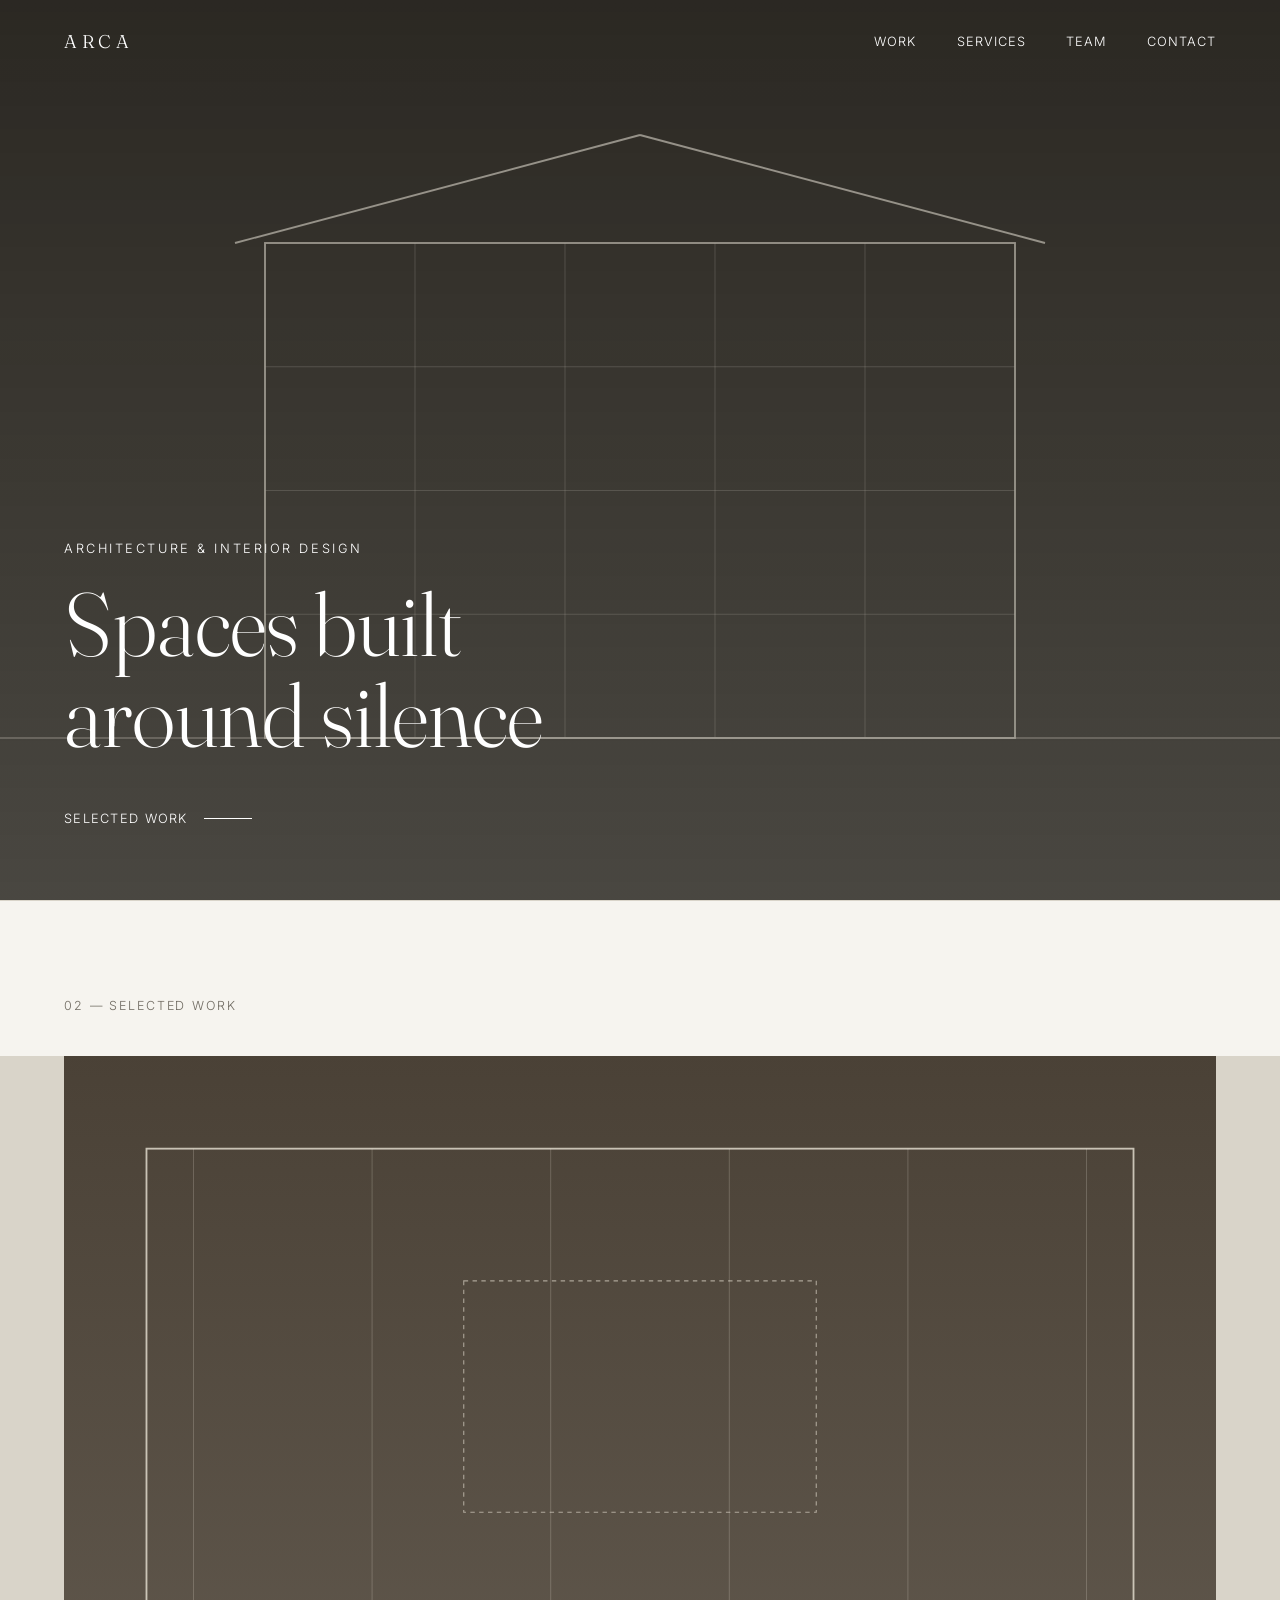
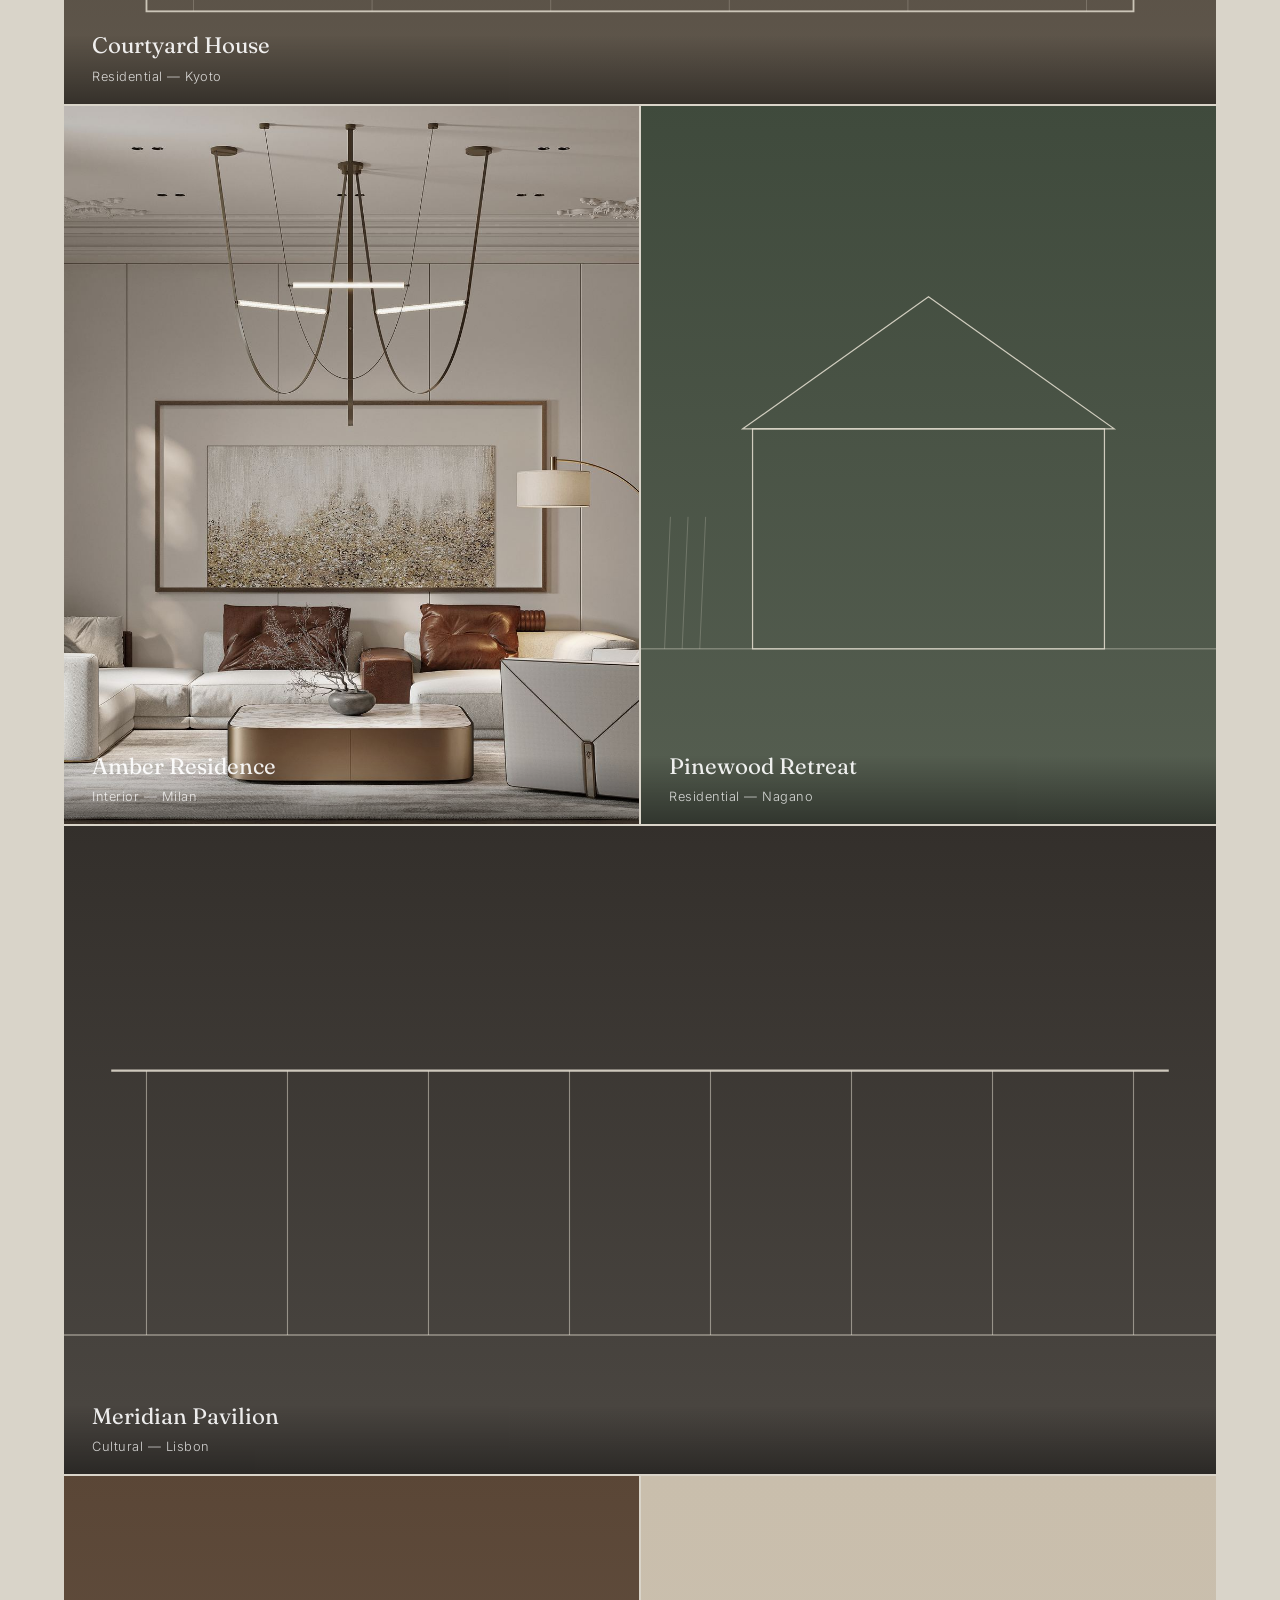
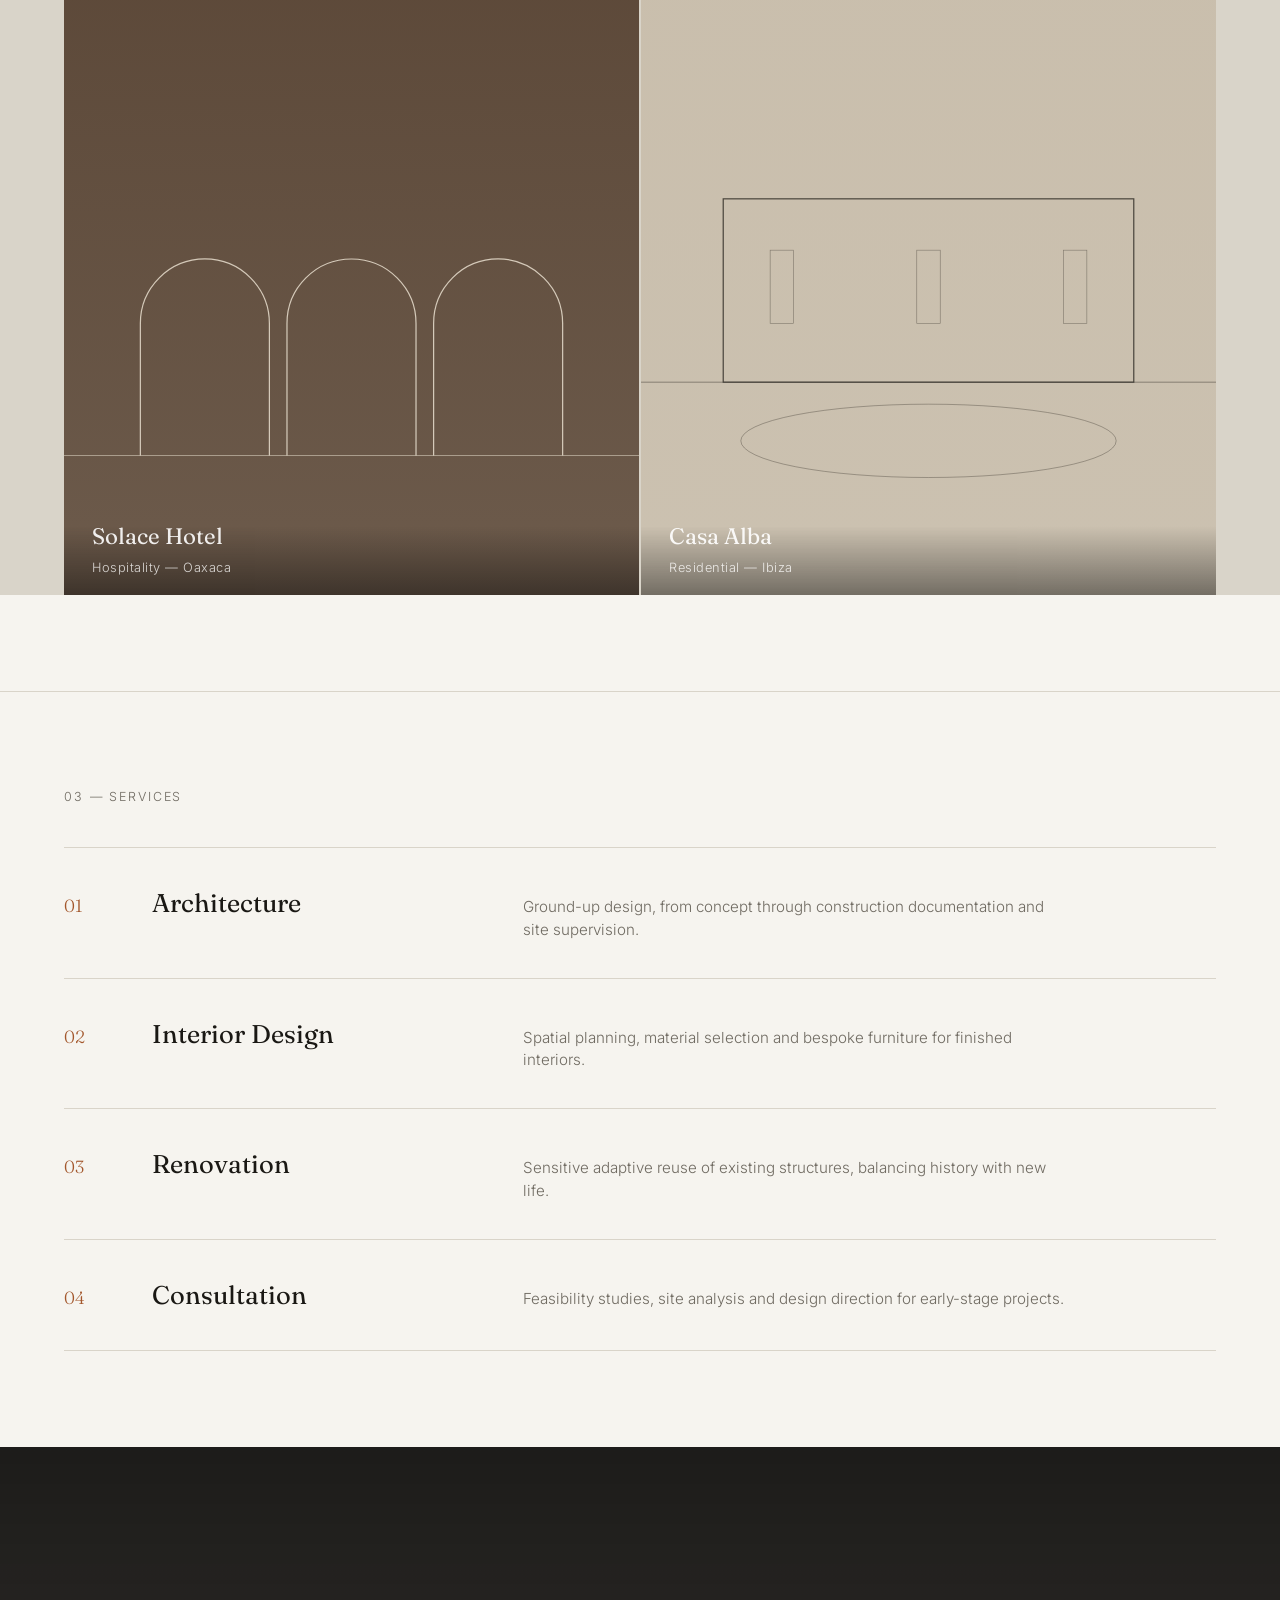
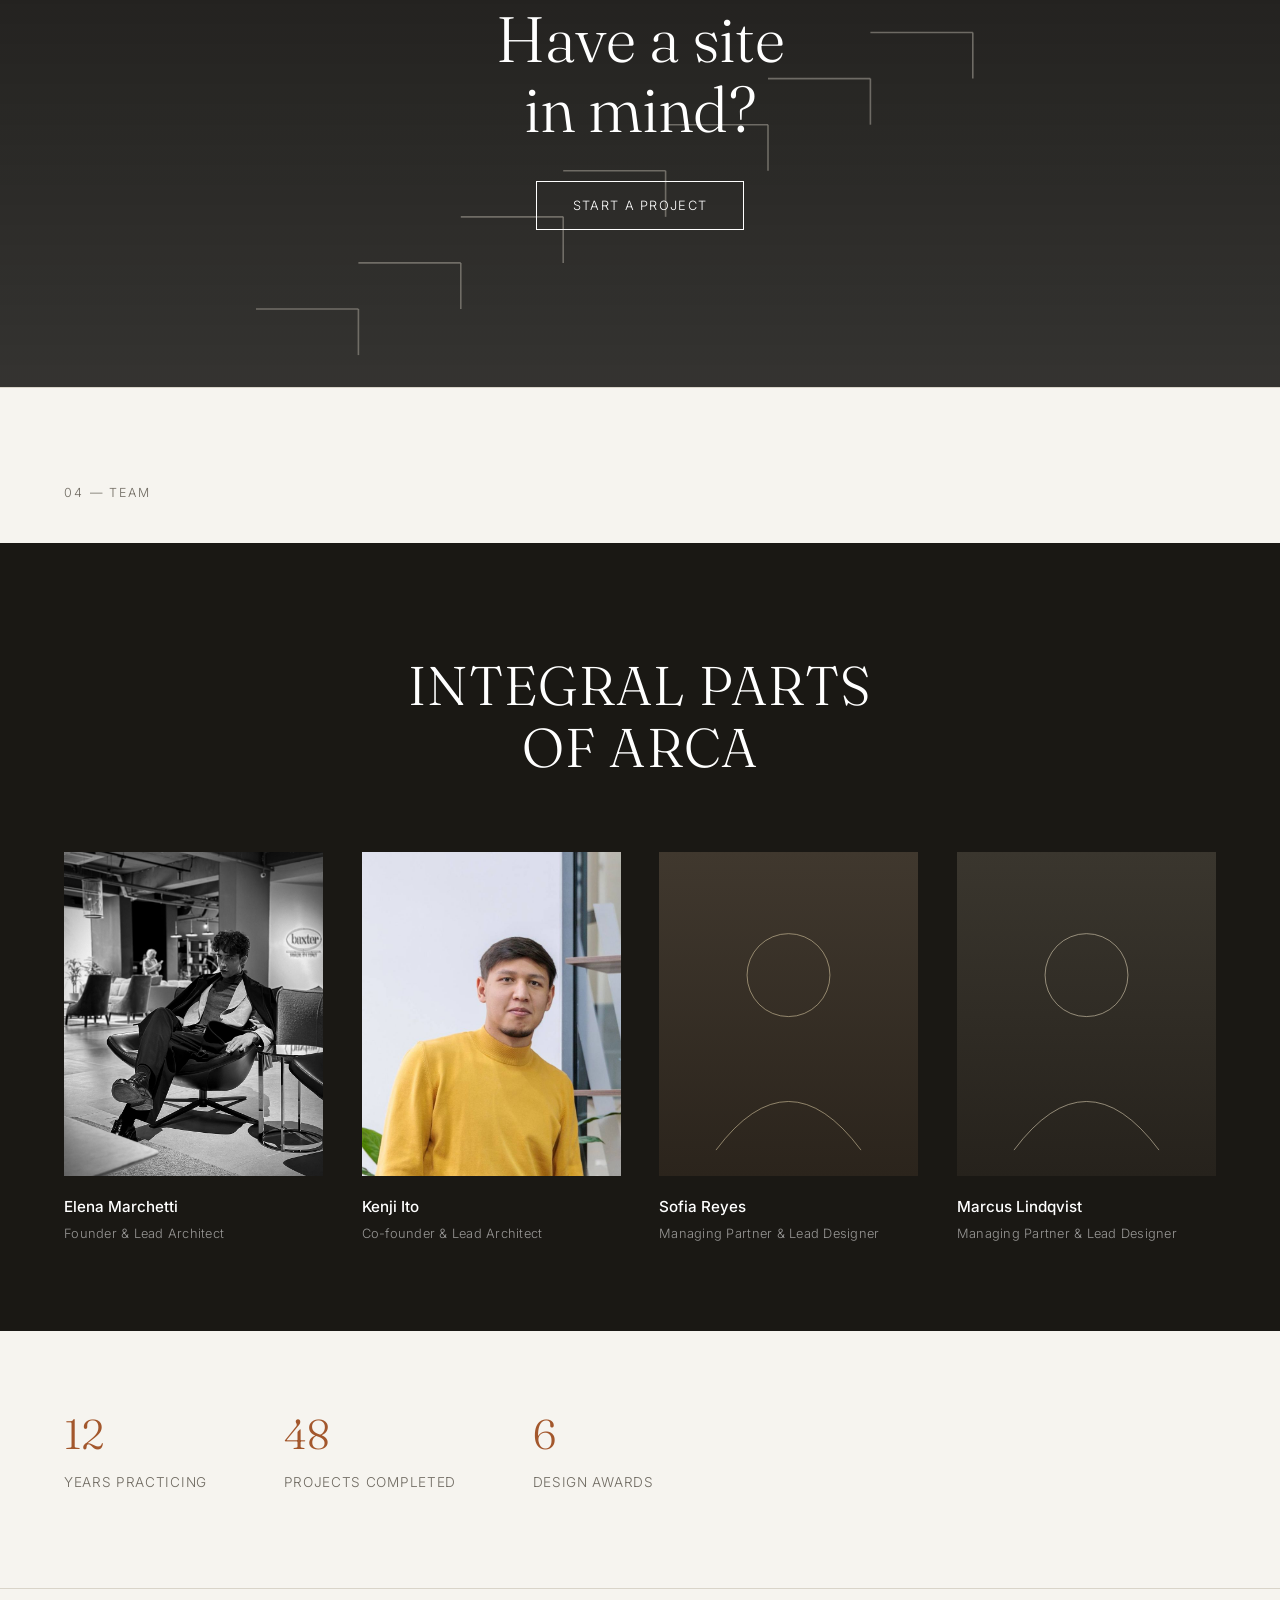
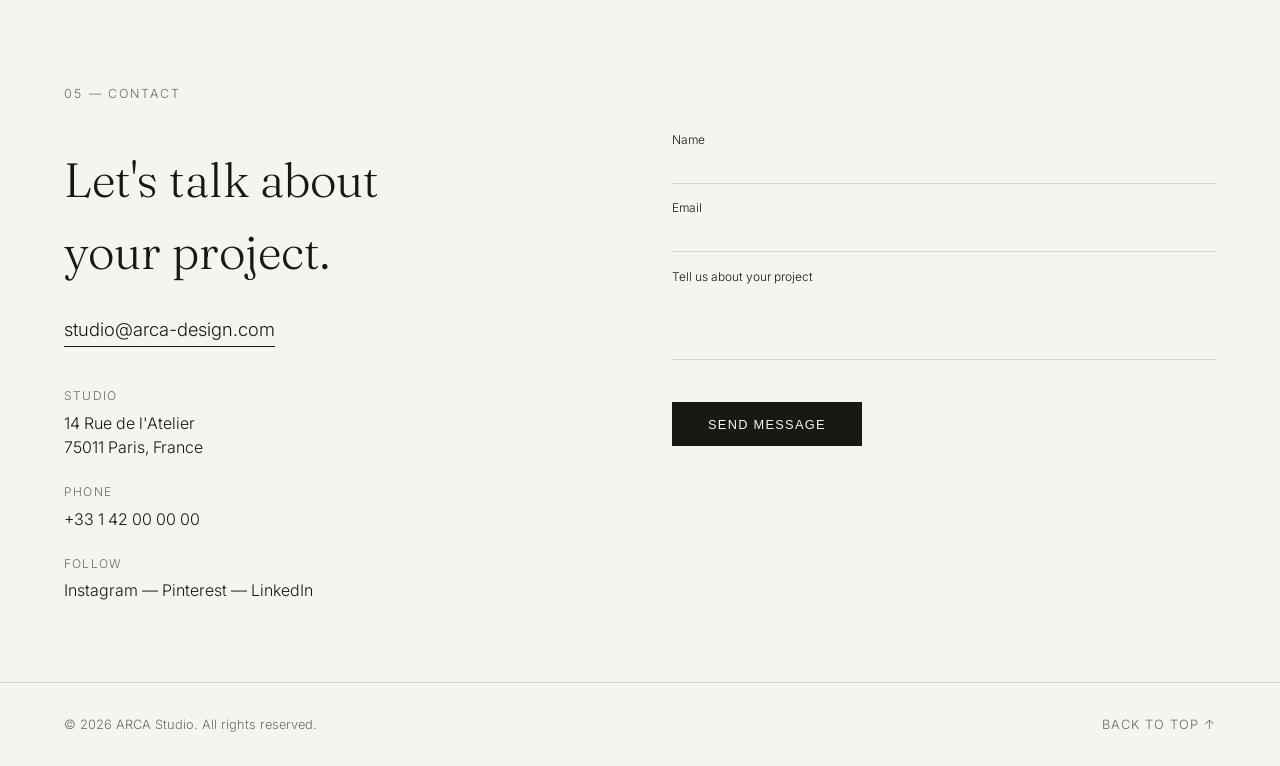
==== index.html @ 44c9516c "Support a full-bleed hero video, like yodezeen.com's intro Hero now plays assets/video/hero.mp4 (aut" ====
<!DOCTYPE html>
<html lang="en">
<head>
<meta charset="UTF-8">
<meta name="viewport" content="width=device-width, initial-scale=1.0">
<title>ARCA Studio — Architecture &amp; Interior Design</title>
<meta name="description" content="ARCA Studio is an architecture and interior design practice creating quiet, considered spaces.">
<link rel="preconnect" href="https://fonts.googleapis.com">
<link rel="preconnect" href="https://fonts.gstatic.com" crossorigin>
<link href="https://fonts.googleapis.com/css2?family=Fraunces:ital,opsz,wght@0,9..144,300;0,9..144,400;1,9..144,400&family=Inter:wght@300;400;500&display=swap" rel="stylesheet">
<link rel="stylesheet" href="style.css">
</head>
<body>

<div class="loader" id="loader"><span>ARCA</span></div>

<header class="site-header" id="siteHeader">
  <a href="#top" class="logo">ARCA</a>
  <nav class="main-nav" id="mainNav">
    <a href="#work">Work</a>
    <a href="#services">Services</a>
    <a href="#team">Team</a>
    <a href="#contact">Contact</a>
  </nav>
  <button class="nav-toggle" id="navToggle" aria-label="Toggle menu">
    <span></span><span></span>
  </button>
</header>

<main id="top">

  <section class="hero">
    <div class="hero-media">
      <video
        autoplay
        muted
        loop
        playsinline
        poster="assets/img/hero.svg"
      >
        <source src="assets/video/hero.mp4" type="video/mp4">
      </video>
    </div>
    <div class="hero-content">
      <p class="eyebrow reveal">Architecture &amp; Interior Design</p>
      <h1 class="reveal">Spaces built<br>around silence</h1>
      <a href="#work" class="scroll-cue reveal">
        <span>Selected Work</span>
        <span class="line"></span>
      </a>
    </div>
  </section>

  <section class="work" id="work">
    <p class="section-index">02 — Selected Work</p>
    <div class="project-grid">

      <a class="project project--large reveal" href="project-courtyard.html">
        <div class="project-media">
          <img src="assets/img/courtyard.svg" alt="Concrete house with courtyard">
        </div>
        <div class="project-meta">
          <h3>Courtyard House</h3>
          <p>Residential — Kyoto</p>
        </div>
      </a>

      <a class="project reveal" href="project-amber.html">
        <div class="project-media">
          <img src="assets/img/gallery/Living room (1).jpg" alt="Living room with sculptural brass chandelier and twin sofas">
        </div>
        <div class="project-meta">
          <h3>Amber Residence</h3>
          <p>Interior — Milan</p>
        </div>
      </a>

      <a class="project reveal" href="project-pinewood.html">
        <div class="project-media">
          <img src="assets/img/cabin.svg" alt="Timber cabin in forest">
        </div>
        <div class="project-meta">
          <h3>Pinewood Retreat</h3>
          <p>Residential — Nagano</p>
        </div>
      </a>

      <a class="project project--large reveal" href="project-meridian.html">
        <div class="project-media">
          <img src="assets/img/pavilion.svg" alt="Contemporary museum building facade">
        </div>
        <div class="project-meta">
          <h3>Meridian Pavilion</h3>
          <p>Cultural — Lisbon</p>
        </div>
      </a>

      <a class="project reveal" href="project-solace.html">
        <div class="project-media">
          <img src="assets/img/hotel.svg" alt="Boutique hotel lobby">
        </div>
        <div class="project-meta">
          <h3>Solace Hotel</h3>
          <p>Hospitality — Oaxaca</p>
        </div>
      </a>

      <a class="project reveal" href="project-casa.html">
        <div class="project-media">
          <img src="assets/img/casa.svg" alt="White stucco house exterior with pool">
        </div>
        <div class="project-meta">
          <h3>Casa Alba</h3>
          <p>Residential — Ibiza</p>
        </div>
      </a>

    </div>
  </section>

  <section class="services" id="services">
    <p class="section-index">03 — Services</p>
    <ul class="services-list">
      <li class="reveal">
        <span class="services-num">01</span>
        <h3>Architecture</h3>
        <p>Ground-up design, from concept through construction documentation and site supervision.</p>
      </li>
      <li class="reveal">
        <span class="services-num">02</span>
        <h3>Interior Design</h3>
        <p>Spatial planning, material selection and bespoke furniture for finished interiors.</p>
      </li>
      <li class="reveal">
        <span class="services-num">03</span>
        <h3>Renovation</h3>
        <p>Sensitive adaptive reuse of existing structures, balancing history with new life.</p>
      </li>
      <li class="reveal">
        <span class="services-num">04</span>
        <h3>Consultation</h3>
        <p>Feasibility studies, site analysis and design direction for early-stage projects.</p>
      </li>
    </ul>
  </section>

  <section class="cta">
    <div class="cta-media">
      <img src="assets/img/cta.svg" alt="Sunlit staircase in modern home">
    </div>
    <div class="cta-content">
      <h2 class="reveal">Have a site<br>in mind?</h2>
      <a href="#contact" class="btn reveal">Start a project</a>
    </div>
  </section>

  <section class="team" id="team">
    <p class="section-index team-index">04 — Team</p>
    <div class="team-showcase">
      <h2 class="team-headline">Integral parts<br>of ARCA</h2>
      <div class="team-grid">
        <div class="team-member reveal">
          <div class="team-photo"><img src="assets/img/team/IMG_49032313.jpg" alt="Portrait of Elena Marchetti"></div>
          <h3>Elena Marchetti</h3>
          <p class="team-role">Founder &amp; Lead Architect</p>
        </div>
        <div class="team-member reveal">
          <div class="team-photo"><img src="assets/img/team/photo_2025-12-12_17-47-22.jpg" alt="Portrait of Kenji Ito"></div>
          <h3>Kenji Ito</h3>
          <p class="team-role">Co-founder &amp; Lead Architect</p>
        </div>
        <div class="team-member reveal">
          <div class="team-photo"><img src="assets/img/team/member-03.svg" alt="Portrait of Sofia Reyes"></div>
          <h3>Sofia Reyes</h3>
          <p class="team-role">Managing Partner &amp; Lead Designer</p>
        </div>
        <div class="team-member reveal">
          <div class="team-photo"><img src="assets/img/team/member-04.svg" alt="Portrait of Marcus Lindqvist"></div>
          <h3>Marcus Lindqvist</h3>
          <p class="team-role">Managing Partner &amp; Lead Designer</p>
        </div>
      </div>
    </div>
    <div class="intro-stats reveal">
      <div><span>12</span><p>Years practicing</p></div>
      <div><span>48</span><p>Projects completed</p></div>
      <div><span>6</span><p>Design awards</p></div>
    </div>
  </section>

  <section class="contact" id="contact">
    <p class="section-index">05 — Contact</p>
    <div class="contact-grid">
      <div class="contact-info reveal">
        <h2>Let's talk about<br>your project.</h2>
        <a class="contact-email" href="mailto:studio@arca-design.com">studio@arca-design.com</a>
        <div class="contact-details">
          <div>
            <p class="label">Studio</p>
            <p>14 Rue de l'Atelier<br>75011 Paris, France</p>
          </div>
          <div>
            <p class="label">Phone</p>
            <p>+33 1 42 00 00 00</p>
          </div>
          <div>
            <p class="label">Follow</p>
            <p><a href="#">Instagram</a> — <a href="#">Pinterest</a> — <a href="#">LinkedIn</a></p>
          </div>
        </div>
      </div>
      <form class="contact-form reveal" id="contactForm">
        <div class="field">
          <input type="text" id="name" name="name" required>
          <label for="name">Name</label>
        </div>
        <div class="field">
          <input type="email" id="email" name="email" required>
          <label for="email">Email</label>
        </div>
        <div class="field">
          <textarea id="message" name="message" rows="3" required></textarea>
          <label for="message">Tell us about your project</label>
        </div>
        <button type="submit">Send Message</button>
        <p class="form-note" id="formNote"></p>
      </form>
    </div>
  </section>

</main>

<footer class="site-footer">
  <p>© <span id="year"></span> ARCA Studio. All rights reserved.</p>
  <a href="#top" class="back-top">Back to top ↑</a>
</footer>

<script src="script.js"></script>
</body>
</html>
---- style.css ----
:root {
  --bg: #f6f4ef;
  --ink: #1a1814;
  --muted: #6f6a61;
  --line: #d9d4c9;
  --accent: #a3572c;
  --serif: "Fraunces", serif;
  --sans: "Inter", sans-serif;
}

* { box-sizing: border-box; margin: 0; padding: 0; }

html { scroll-behavior: smooth; }

body {
  background: var(--bg);
  color: var(--ink);
  font-family: var(--sans);
  font-weight: 300;
  line-height: 1.5;
  overflow-x: hidden;
}

img { display: block; max-width: 100%; }
a { color: inherit; text-decoration: none; }
ul { list-style: none; }

/* Loader */
.loader {
  position: fixed;
  inset: 0;
  background: var(--ink);
  color: var(--bg);
  display: flex;
  align-items: center;
  justify-content: center;
  font-family: var(--serif);
  font-size: 1.4rem;
  letter-spacing: 0.3em;
  z-index: 999;
  transition: opacity 0.8s ease, visibility 0.8s ease;
}
.loader.hidden { opacity: 0; visibility: hidden; }

/* Header */
.site-header {
  position: fixed;
  top: 0;
  left: 0;
  right: 0;
  display: flex;
  align-items: center;
  justify-content: space-between;
  padding: 1.75rem clamp(1.5rem, 5vw, 4rem);
  z-index: 100;
  color: #fff;
  transition: padding 0.4s ease;
}
.site-header.scrolled { padding: 1.1rem clamp(1.5rem, 5vw, 4rem); }

.logo {
  font-family: var(--serif);
  font-size: 1.15rem;
  letter-spacing: 0.25em;
  mix-blend-mode: difference;
  color: #fff;
}

.main-nav { display: flex; gap: 2.5rem; }
.main-nav a {
  font-size: 0.8rem;
  letter-spacing: 0.08em;
  text-transform: uppercase;
  position: relative;
  mix-blend-mode: difference;
  color: #fff;
}
.main-nav a::after {
  content: "";
  position: absolute;
  left: 0; bottom: -4px;
  width: 0; height: 1px;
  background: currentColor;
  transition: width 0.3s ease;
}
.main-nav a:hover::after { width: 100%; }

.nav-toggle {
  display: none;
  flex-direction: column;
  gap: 5px;
  background: none;
  border: none;
  cursor: pointer;
}
.nav-toggle span {
  width: 22px; height: 1px;
  background: #fff;
  mix-blend-mode: difference;
}

/* Hero */
.hero {
  position: relative;
  height: 100vh;
  min-height: 560px;
  overflow: hidden;
}
.hero-media {
  position: absolute; inset: 0;
}
.hero-media img,
.hero-media video {
  width: 100%; height: 100%;
  object-fit: cover;
  filter: brightness(0.72);
}
.hero-content {
  position: relative;
  z-index: 2;
  height: 100%;
  display: flex;
  flex-direction: column;
  justify-content: flex-end;
  padding: 0 clamp(1.5rem, 5vw, 4rem) 4.5rem;
  color: #fff;
}
.eyebrow {
  text-transform: uppercase;
  letter-spacing: 0.2em;
  font-size: 0.8rem;
  margin-bottom: 1.25rem;
  opacity: 0.85;
}
.hero h1 {
  font-family: var(--serif);
  font-weight: 300;
  font-size: clamp(2.6rem, 7vw, 6rem);
  line-height: 1.02;
  max-width: 16ch;
}
.scroll-cue {
  margin-top: 3rem;
  display: inline-flex;
  align-items: center;
  gap: 1rem;
  font-size: 0.8rem;
  letter-spacing: 0.1em;
  text-transform: uppercase;
  color: #fff;
}
.scroll-cue .line {
  width: 48px; height: 1px;
  background: #fff;
  position: relative;
  overflow: hidden;
}
.scroll-cue .line::after {
  content: "";
  position: absolute; inset: 0;
  background: var(--accent);
  transform: translateX(-100%);
  animation: cue 2.4s ease-in-out infinite;
}
@keyframes cue {
  0% { transform: translateX(-100%); }
  50% { transform: translateX(0); }
  100% { transform: translateX(100%); }
}

/* Section index labels */
.section-index, .intro-index {
  font-size: 0.78rem;
  letter-spacing: 0.15em;
  text-transform: uppercase;
  color: var(--muted);
  padding: 0 clamp(1.5rem, 5vw, 4rem);
  margin-bottom: 2.5rem;
}

/* Intro */
.intro, .team {
  padding: clamp(5rem, 10vw, 8rem) 0 clamp(4rem, 8vw, 6rem);
  border-top: 1px solid var(--line);
}
.intro-text {
  font-family: var(--serif);
  font-weight: 300;
  font-size: clamp(1.4rem, 3vw, 2.1rem);
  line-height: 1.45;
  max-width: 46rem;
  padding: 0 clamp(1.5rem, 5vw, 4rem);
  color: #2a2620;
}
.intro-stats {
  display: flex;
  gap: clamp(2rem, 6vw, 5rem);
  margin-top: 4rem;
  padding: 0 clamp(1.5rem, 5vw, 4rem);
  flex-wrap: wrap;
}
.intro-stats span {
  font-family: var(--serif);
  font-size: 2.6rem;
  display: block;
  color: var(--accent);
}
.intro-stats p {
  font-size: 0.85rem;
  color: var(--muted);
  margin-top: 0.4rem;
  text-transform: uppercase;
  letter-spacing: 0.05em;
}

/* Team */
.team {
  padding: clamp(4rem, 8vw, 6rem) 0 clamp(4rem, 8vw, 6rem);
  border-top: 1px solid var(--line);
}
.team-index { margin-bottom: 2.5rem; }
.team-showcase {
  background: var(--ink);
  color: #fff;
  padding: clamp(4rem, 9vw, 7rem) clamp(1.5rem, 5vw, 4rem) clamp(3.5rem, 7vw, 5.5rem);
  margin-bottom: clamp(3rem, 6vw, 4.5rem);
}
.team-headline {
  font-family: var(--serif);
  font-weight: 300;
  text-transform: uppercase;
  letter-spacing: 0.02em;
  text-align: center;
  font-size: clamp(2rem, 5vw, 3.4rem);
  line-height: 1.15;
  margin-bottom: clamp(3rem, 6vw, 4.5rem);
}

.team-grid {
  display: grid;
  grid-template-columns: repeat(4, 1fr);
  gap: clamp(1.25rem, 3vw, 2.5rem);
  max-width: 1400px;
  margin: 0 auto;
}
.team-photo {
  aspect-ratio: 4/5;
  overflow: hidden;
  margin-bottom: 1.25rem;
  background: #1a1814;
}
.team-photo img {
  width: 100%;
  height: 100%;
  object-fit: cover;
  transition: transform 0.6s cubic-bezier(0.16,1,0.3,1);
}
.team-member:hover .team-photo img {
  transform: scale(1.04);
}
.team-member h3 {
  font-family: var(--sans);
  font-weight: 500;
  font-size: 0.95rem;
  margin-bottom: 0.3rem;
}
.team-role {
  font-size: 0.8rem;
  color: rgba(255,255,255,0.55);
  letter-spacing: 0.02em;
}

/* Work grid */
.work {
  padding: clamp(4rem, 8vw, 6rem) 0;
  border-top: 1px solid var(--line);
}
.project-grid {
  display: grid;
  grid-template-columns: repeat(2, 1fr);
  gap: 1px;
  background: var(--line);
  padding: 0 clamp(1.5rem, 5vw, 4rem);
  gap: 2px;
}
.project {
  position: relative;
  display: block;
  overflow: hidden;
  aspect-ratio: 4/5;
}
.project--large { grid-column: span 2; aspect-ratio: 16/9; }

.project-media { position: absolute; inset: 0; }
.project-media img {
  width: 100%; height: 100%;
  object-fit: cover;
  transform: scale(1.02);
  transition: transform 1.1s cubic-bezier(0.16,1,0.3,1), filter 0.6s ease;
}
.project:hover .project-media img {
  transform: scale(1.1);
  filter: brightness(0.75);
}
.project-meta {
  position: absolute;
  left: 0; right: 0; bottom: 0;
  padding: 1.75rem;
  color: #fff;
  background: linear-gradient(to top, rgba(0,0,0,0.55), transparent 70%);
  transform: translateY(10px);
  opacity: 0.9;
  transition: transform 0.4s ease, opacity 0.4s ease;
}
.project:hover .project-meta { transform: translateY(0); opacity: 1; }
.project-meta h3 {
  font-family: var(--serif);
  font-weight: 400;
  font-size: 1.4rem;
  margin-bottom: 0.25rem;
}
.project-meta p {
  font-size: 0.8rem;
  letter-spacing: 0.04em;
  opacity: 0.85;
}

/* Services */
.services {
  padding: clamp(4rem, 8vw, 6rem) 0;
  border-top: 1px solid var(--line);
}
.services-list {
  padding: 0 clamp(1.5rem, 5vw, 4rem);
}
.services-list li {
  display: grid;
  grid-template-columns: 4rem 1fr 2fr;
  gap: 1.5rem;
  align-items: baseline;
  padding: 2.25rem 0;
  border-top: 1px solid var(--line);
}
.services-list li:last-child { border-bottom: 1px solid var(--line); }
.services-num {
  font-family: var(--serif);
  color: var(--accent);
  font-size: 1.1rem;
}
.services-list h3 {
  font-family: var(--serif);
  font-weight: 400;
  font-size: 1.6rem;
}
.services-list p {
  color: var(--muted);
  max-width: 34rem;
  font-size: 0.95rem;
}

/* CTA */
.cta {
  position: relative;
  height: 60vh;
  min-height: 420px;
  overflow: hidden;
}
.cta-media { position: absolute; inset: 0; }
.cta-media img {
  width: 100%; height: 100%; object-fit: cover;
  filter: brightness(0.55);
}
.cta-content {
  position: relative; z-index: 2;
  height: 100%;
  display: flex; flex-direction: column;
  align-items: center; justify-content: center;
  color: #fff; text-align: center;
  gap: 2.25rem;
}
.cta h2 {
  font-family: var(--serif);
  font-weight: 300;
  font-size: clamp(2.2rem, 5vw, 4rem);
  line-height: 1.1;
}
.btn {
  display: inline-block;
  border: 1px solid #fff;
  padding: 0.9rem 2.25rem;
  font-size: 0.8rem;
  letter-spacing: 0.1em;
  text-transform: uppercase;
  transition: background 0.3s ease, color 0.3s ease;
}
.btn:hover { background: #fff; color: var(--ink); }

/* Contact */
.contact {
  padding: clamp(4rem, 8vw, 6rem) 0 5rem;
  border-top: 1px solid var(--line);
}
.contact-grid {
  display: grid;
  grid-template-columns: 1fr 1fr;
  gap: 4rem;
  padding: 0 clamp(1.5rem, 5vw, 4rem);
}
.contact-info h2 {
  font-family: var(--serif);
  font-weight: 300;
  font-size: clamp(1.9rem, 4vw, 3rem);
  margin-bottom: 1.75rem;
}
.contact-email {
  display: inline-block;
  font-size: 1.15rem;
  border-bottom: 1px solid var(--ink);
  padding-bottom: 0.2rem;
  margin-bottom: 2.5rem;
}
.contact-details {
  display: flex;
  flex-direction: column;
  gap: 1.5rem;
}
.contact-details .label {
  font-size: 0.75rem;
  text-transform: uppercase;
  letter-spacing: 0.1em;
  color: var(--muted);
  margin-bottom: 0.35rem;
}
.contact-details a:hover { color: var(--accent); }

.contact-form { display: flex; flex-direction: column; gap: 1.75rem; }
.field { position: relative; }
.field input,
.field textarea {
  width: 100%;
  background: transparent;
  border: none;
  border-bottom: 1px solid var(--line);
  padding: 0.6rem 0;
  font-family: var(--sans);
  font-size: 1rem;
  color: var(--ink);
  resize: none;
}
.field input:focus,
.field textarea:focus { outline: none; border-color: var(--ink); }
.field label {
  position: absolute;
  left: 0; top: 0.6rem;
  color: var(--muted);
  font-size: 1rem;
  pointer-events: none;
  transition: transform 0.25s ease, font-size 0.25s ease, color 0.25s ease;
}
.field input:focus ~ label,
.field input:not(:placeholder-shown) ~ label,
.field textarea:focus ~ label,
.field textarea:not(:placeholder-shown) ~ label,
.field input:valid ~ label {
  transform: translateY(-1.4rem);
  font-size: 0.75rem;
  color: var(--ink);
}
.contact-form button {
  align-self: flex-start;
  margin-top: 0.5rem;
  background: var(--ink);
  color: var(--bg);
  border: none;
  padding: 0.9rem 2.25rem;
  font-size: 0.8rem;
  letter-spacing: 0.1em;
  text-transform: uppercase;
  cursor: pointer;
  transition: background 0.3s ease;
}
.contact-form button:hover { background: var(--accent); }
.form-note { font-size: 0.85rem; color: var(--accent); min-height: 1.2rem; }

/* Footer */
.site-footer {
  display: flex;
  justify-content: space-between;
  align-items: center;
  padding: 2rem clamp(1.5rem, 5vw, 4rem);
  border-top: 1px solid var(--line);
  font-size: 0.8rem;
  color: var(--muted);
}
.back-top { text-transform: uppercase; letter-spacing: 0.08em; }
.back-top:hover { color: var(--accent); }

/* Reveal animation */
.reveal {
  opacity: 0;
  transform: translateY(24px);
  transition: opacity 0.9s cubic-bezier(0.16,1,0.3,1), transform 0.9s cubic-bezier(0.16,1,0.3,1);
}
.reveal.visible { opacity: 1; transform: translateY(0); }

/* Responsive */
@media (max-width: 860px) {
  .main-nav { display: none; }
  .nav-toggle { display: flex; }
  .project-grid { grid-template-columns: 1fr; }
  .project--large { grid-column: span 1; aspect-ratio: 4/5; }
  .intro-stats { gap: 2.5rem; }
  .team-grid { grid-template-columns: repeat(2, 1fr); }
  .services-list li { grid-template-columns: 1fr; gap: 0.5rem; }
  .contact-grid { grid-template-columns: 1fr; gap: 3rem; }
}

@media (max-width: 480px) {
  .team-grid { grid-template-columns: 1fr; max-width: 320px; }
}

@media (max-width: 860px) {
  .main-nav.open {
    display: flex;
    flex-direction: column;
    position: fixed;
    top: 0; right: 0;
    height: 100vh;
    width: 70vw;
    background: var(--ink);
    color: #fff;
    padding: 6rem 2.5rem;
    gap: 2rem;
    z-index: 90;
  }
  .main-nav.open a { mix-blend-mode: normal; color: #fff; }
}
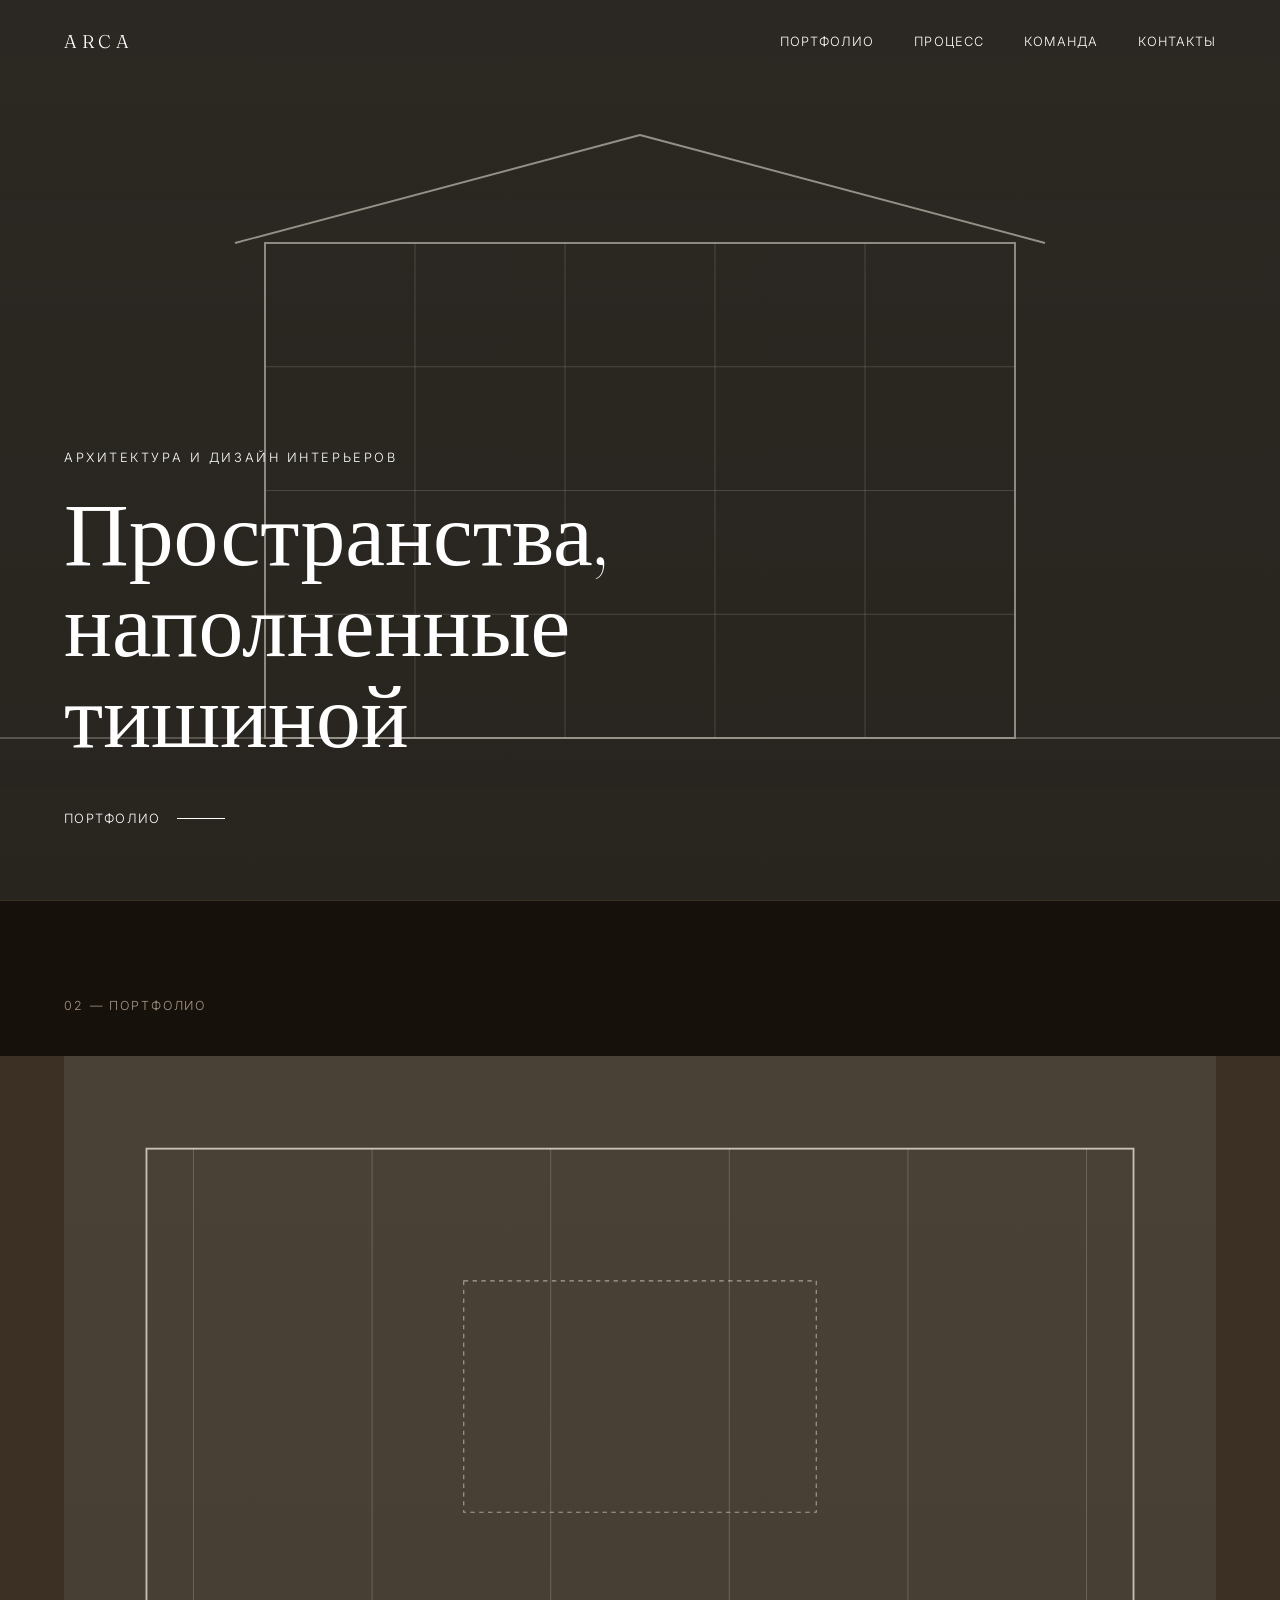
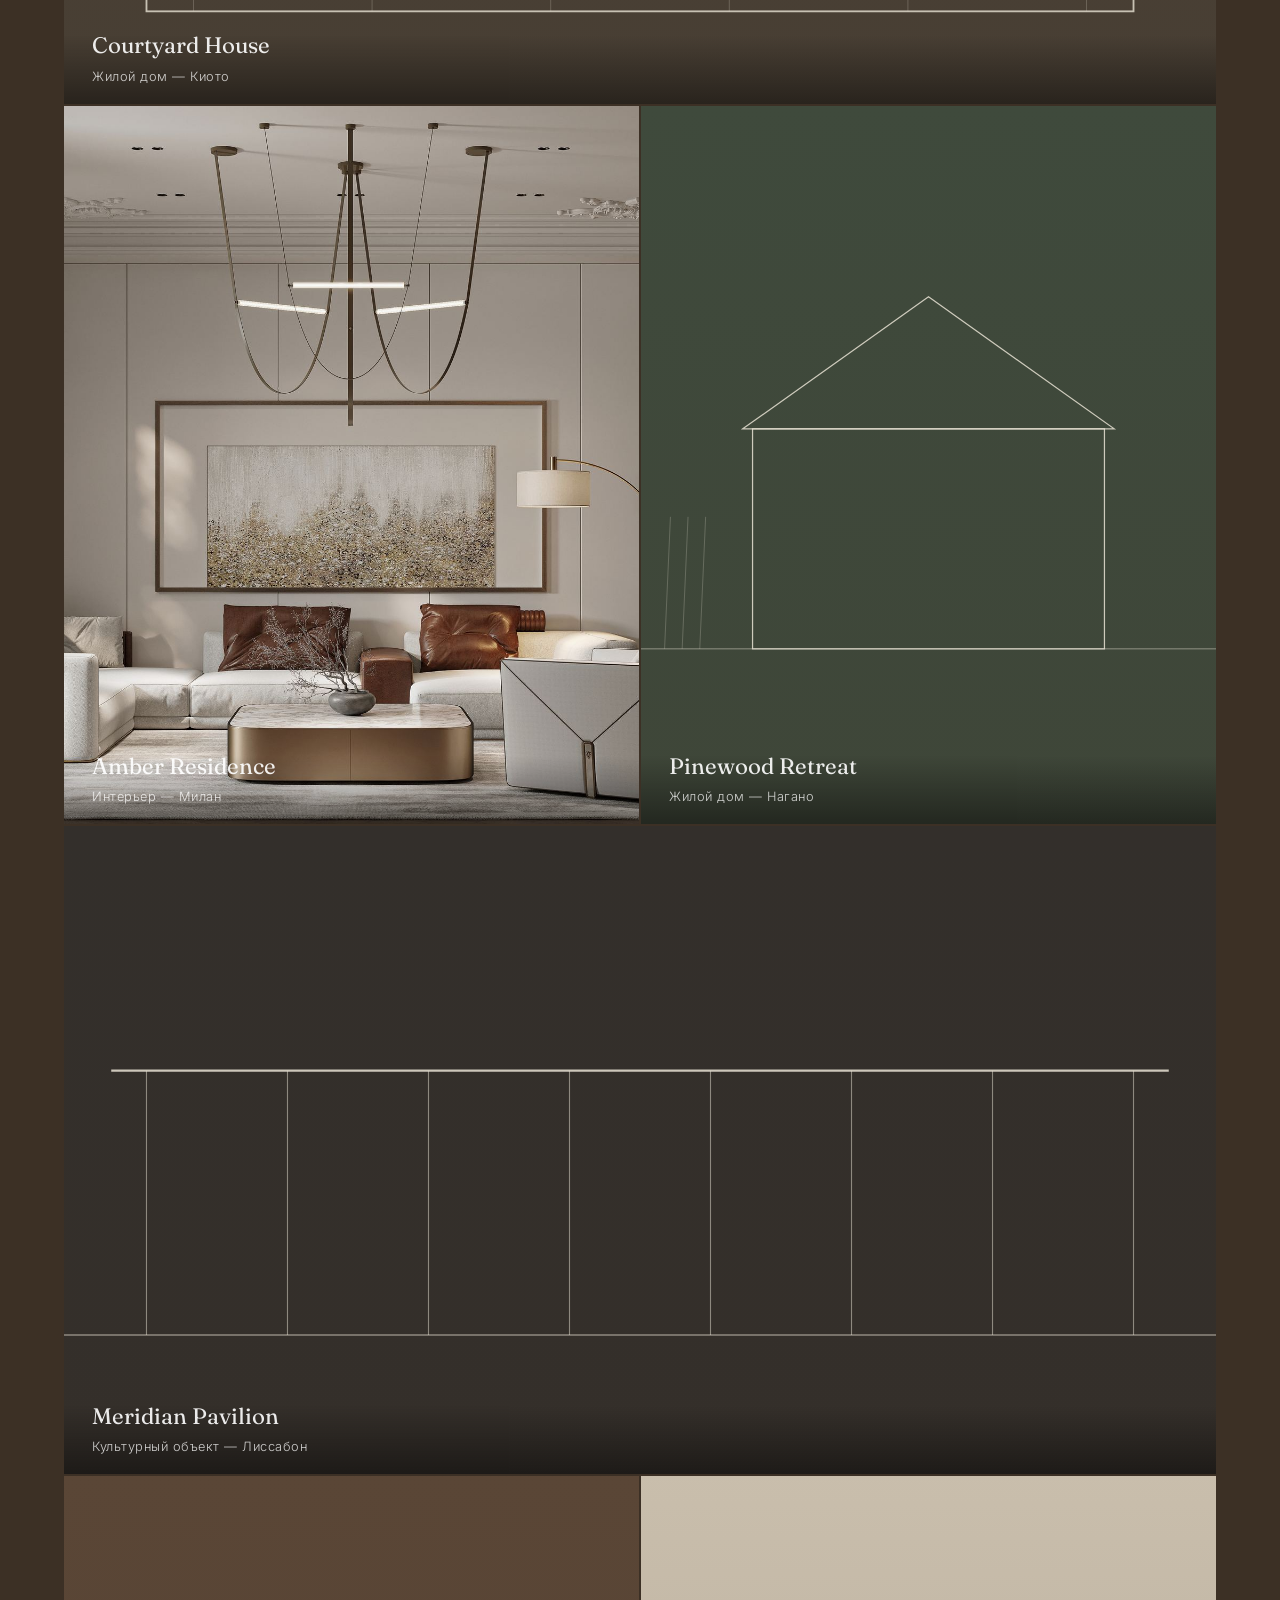
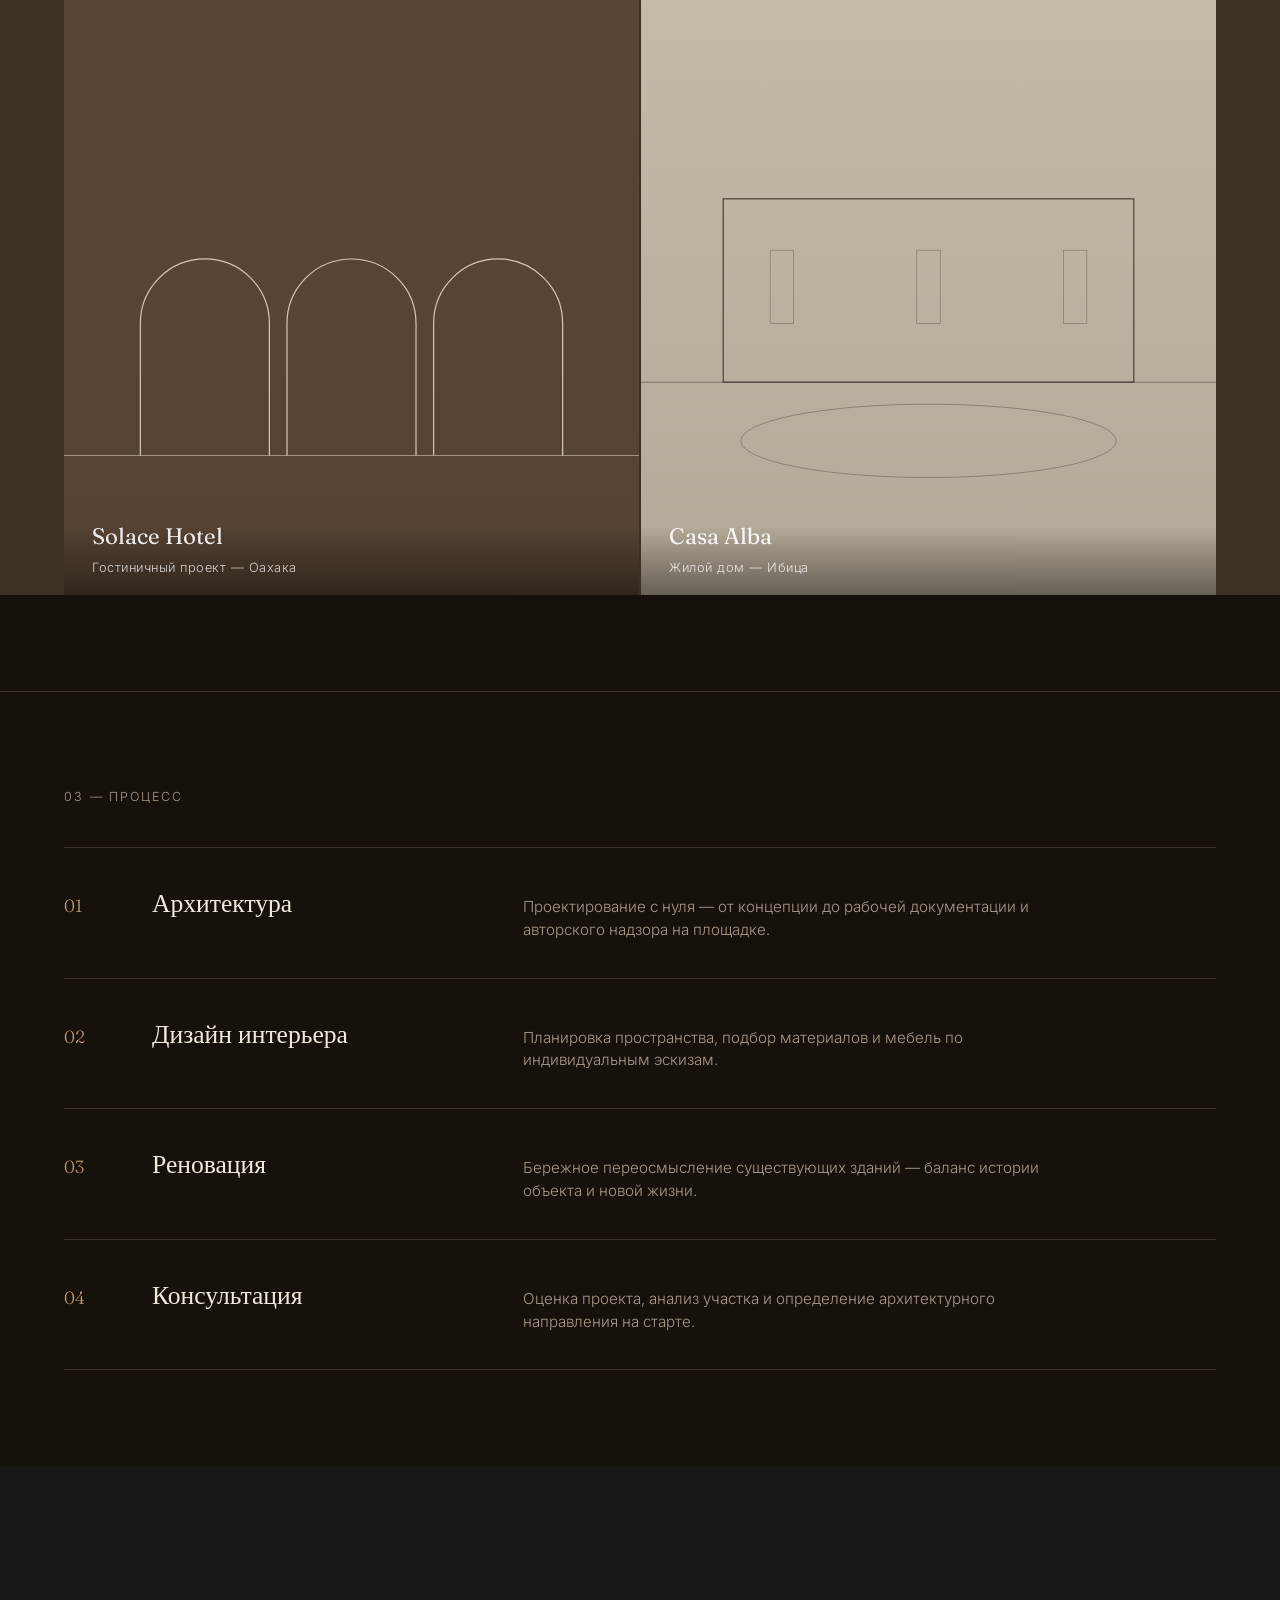
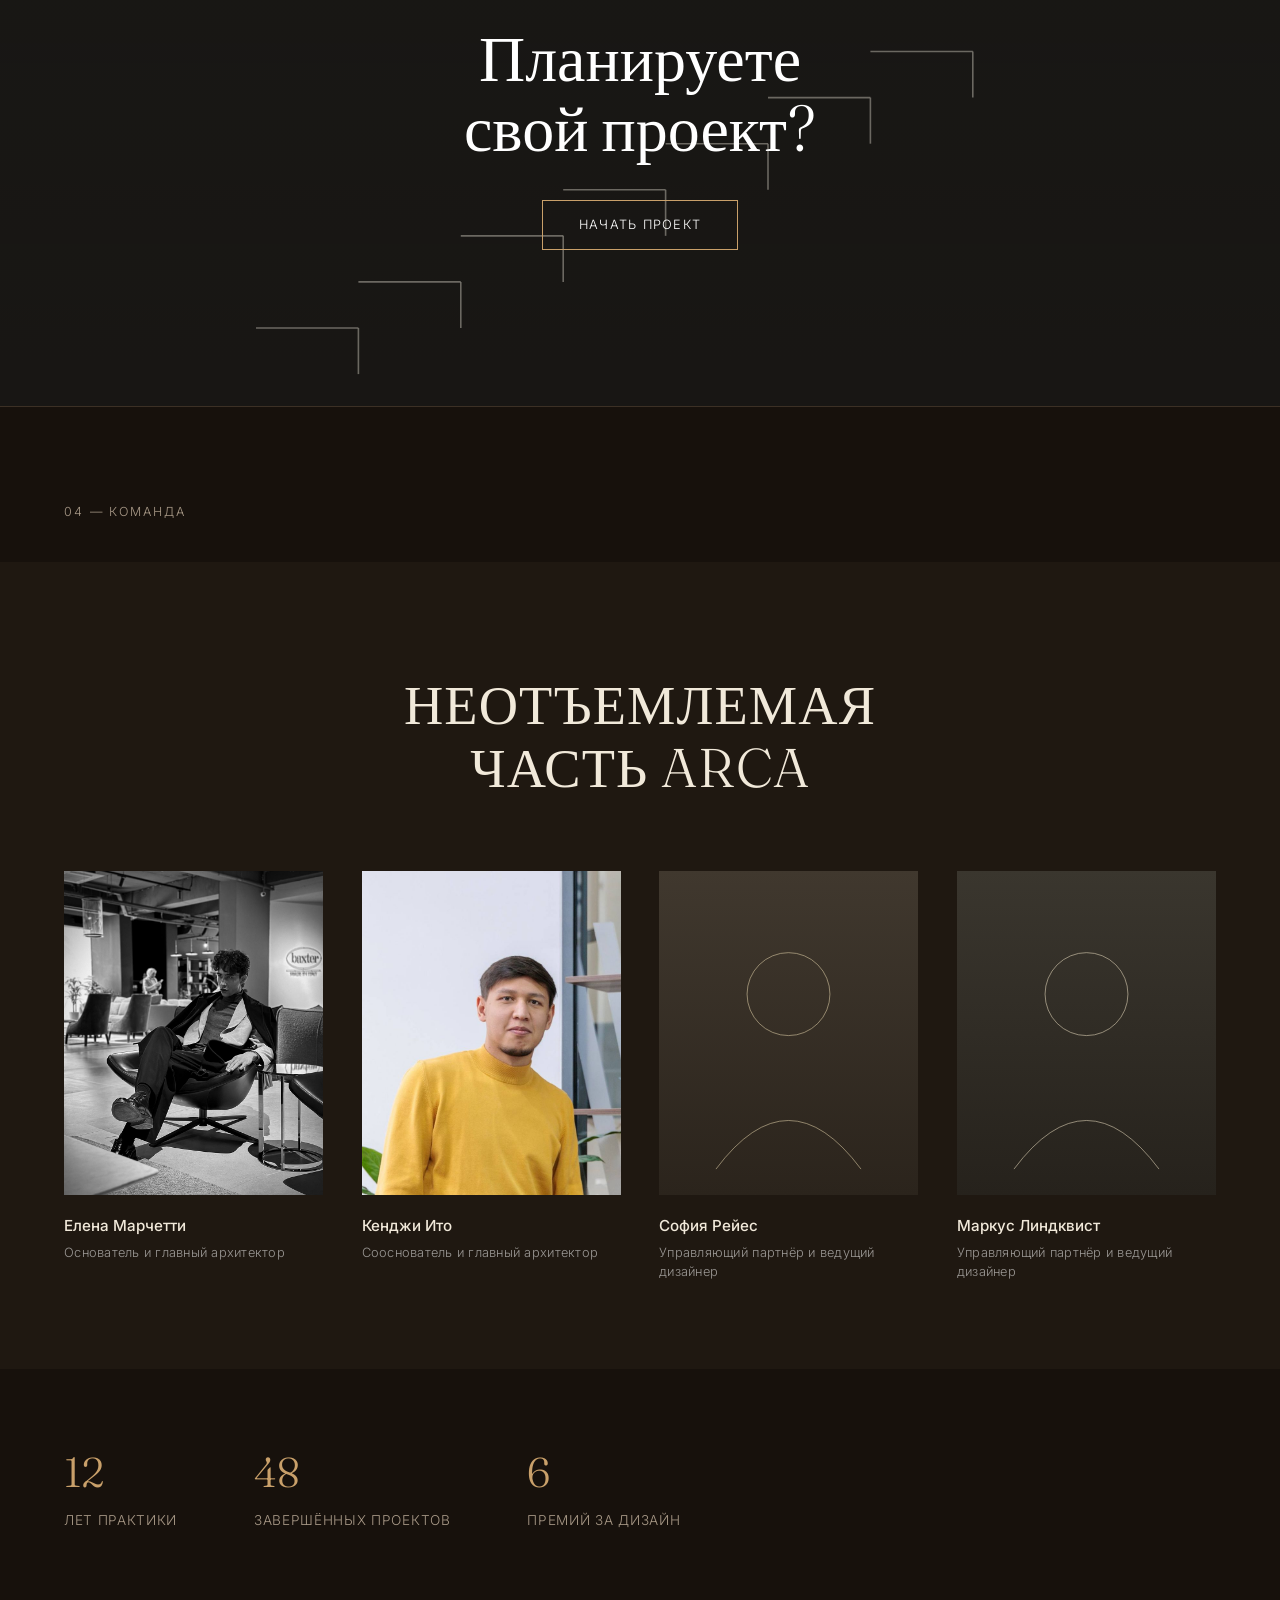
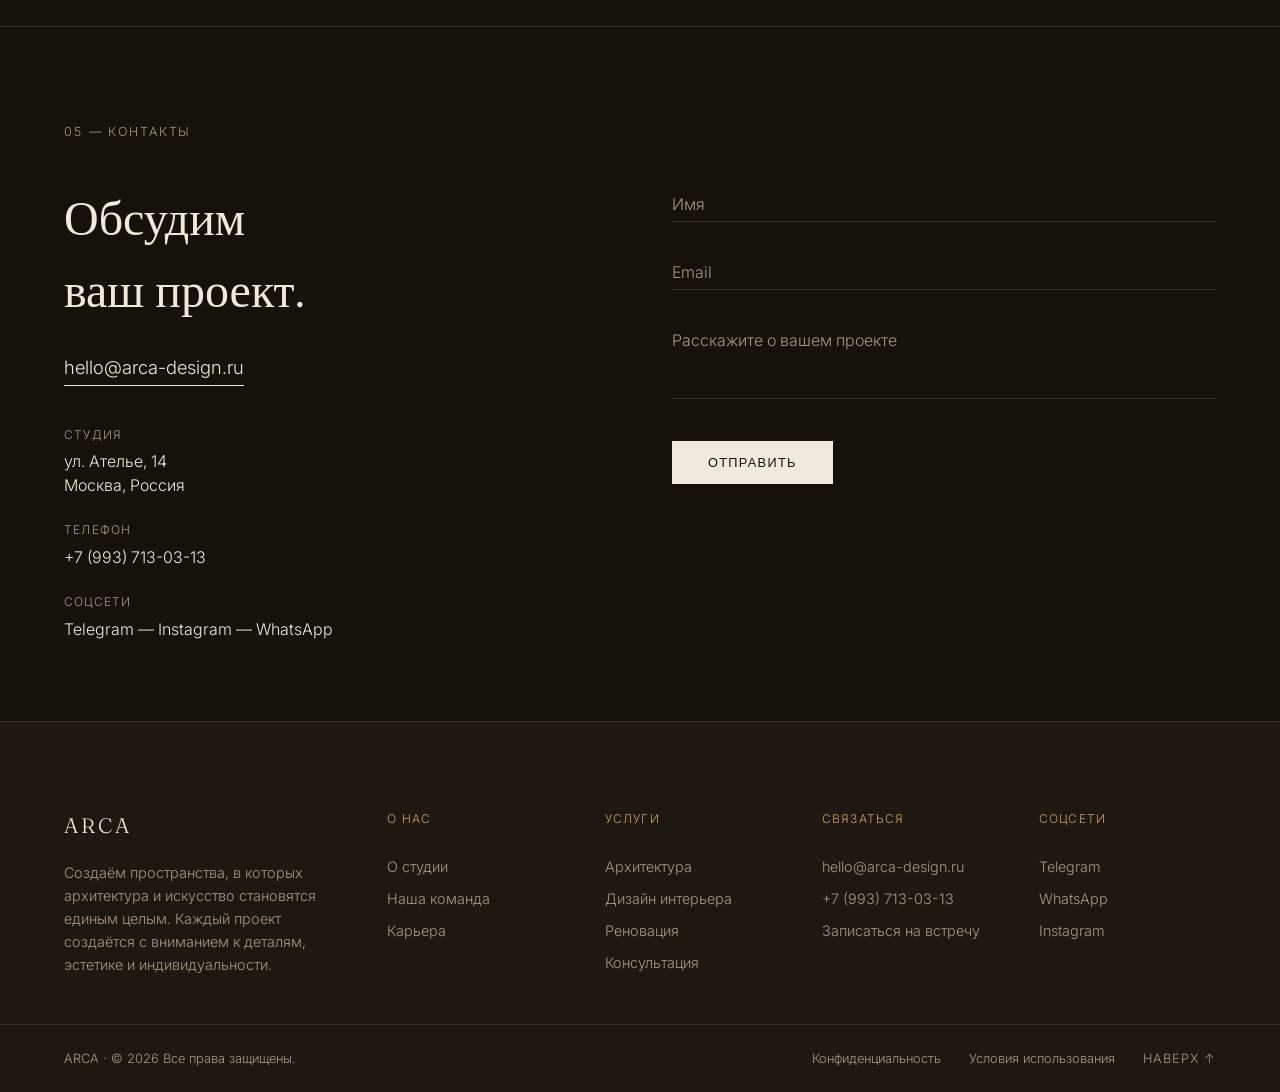
==== commit 6f5a0560: "Redesign in the style of Aura XIII: dark bronze palette, custom cursor, full Russian translation Maj" ====
--- a/index.html
+++ b/index.html
@@ -1,28 +1,29 @@
 <!DOCTYPE html>
-<html lang="en">
+<html lang="ru">
 <head>
 <meta charset="UTF-8">
 <meta name="viewport" content="width=device-width, initial-scale=1.0">
-<title>ARCA Studio — Architecture &amp; Interior Design</title>
-<meta name="description" content="ARCA Studio is an architecture and interior design practice creating quiet, considered spaces.">
+<title>ARCA — Архитектура и дизайн интерьеров</title>
+<meta name="description" content="ARCA — студия архитектуры и дизайна интерьеров. Создаём пространства, где эстетика и функциональность становятся единым целым.">
 <link rel="preconnect" href="https://fonts.googleapis.com">
 <link rel="preconnect" href="https://fonts.gstatic.com" crossorigin>
 <link href="https://fonts.googleapis.com/css2?family=Fraunces:ital,opsz,wght@0,9..144,300;0,9..144,400;1,9..144,400&family=Inter:wght@300;400;500&display=swap" rel="stylesheet">
 <link rel="stylesheet" href="style.css">
 </head>
 <body>
+<div class="cursor-ring" id="cursorRing"></div>
 
 <div class="loader" id="loader"><span>ARCA</span></div>
 
 <header class="site-header" id="siteHeader">
   <a href="#top" class="logo">ARCA</a>
   <nav class="main-nav" id="mainNav">
-    <a href="#work">Work</a>
-    <a href="#services">Services</a>
-    <a href="#team">Team</a>
-    <a href="#contact">Contact</a>
+    <a href="#work">Портфолио</a>
+    <a href="#services">Процесс</a>
+    <a href="#team">Команда</a>
+    <a href="#contact">Контакты</a>
   </nav>
-  <button class="nav-toggle" id="navToggle" aria-label="Toggle menu">
+  <button class="nav-toggle" id="navToggle" aria-label="Открыть меню">
     <span></span><span></span>
   </button>
 </header>
@@ -42,76 +43,76 @@
       </video>
     </div>
     <div class="hero-content">
-      <p class="eyebrow reveal">Architecture &amp; Interior Design</p>
-      <h1 class="reveal">Spaces built<br>around silence</h1>
+      <p class="eyebrow reveal">Архитектура и дизайн интерьеров</p>
+      <h1 class="reveal">Пространства,<br>наполненные тишиной</h1>
       <a href="#work" class="scroll-cue reveal">
-        <span>Selected Work</span>
+        <span>Портфолио</span>
         <span class="line"></span>
       </a>
     </div>
   </section>
 
   <section class="work" id="work">
-    <p class="section-index">02 — Selected Work</p>
+    <p class="section-index">02 — Портфолио</p>
     <div class="project-grid">
 
       <a class="project project--large reveal" href="project-courtyard.html">
         <div class="project-media">
-          <img src="assets/img/courtyard.svg" alt="Concrete house with courtyard">
+          <img src="assets/img/courtyard.svg" alt="Дом с внутренним двориком">
         </div>
         <div class="project-meta">
           <h3>Courtyard House</h3>
-          <p>Residential — Kyoto</p>
+          <p>Жилой дом — Киото</p>
         </div>
       </a>
 
       <a class="project reveal" href="project-amber.html">
         <div class="project-media">
-          <img src="assets/img/gallery/Living room (1).jpg" alt="Living room with sculptural brass chandelier and twin sofas">
+          <img src="assets/img/gallery/Living room (1).jpg" alt="Гостиная со скульптурной латунной люстрой">
         </div>
         <div class="project-meta">
           <h3>Amber Residence</h3>
-          <p>Interior — Milan</p>
+          <p>Интерьер — Милан</p>
         </div>
       </a>
 
       <a class="project reveal" href="project-pinewood.html">
         <div class="project-media">
-          <img src="assets/img/cabin.svg" alt="Timber cabin in forest">
+          <img src="assets/img/cabin.svg" alt="Деревянный дом в лесу">
         </div>
         <div class="project-meta">
           <h3>Pinewood Retreat</h3>
-          <p>Residential — Nagano</p>
+          <p>Жилой дом — Нагано</p>
         </div>
       </a>
 
       <a class="project project--large reveal" href="project-meridian.html">
         <div class="project-media">
-          <img src="assets/img/pavilion.svg" alt="Contemporary museum building facade">
+          <img src="assets/img/pavilion.svg" alt="Фасад современного музея">
         </div>
         <div class="project-meta">
           <h3>Meridian Pavilion</h3>
-          <p>Cultural — Lisbon</p>
+          <p>Культурный объект — Лиссабон</p>
         </div>
       </a>
 
       <a class="project reveal" href="project-solace.html">
         <div class="project-media">
-          <img src="assets/img/hotel.svg" alt="Boutique hotel lobby">
+          <img src="assets/img/hotel.svg" alt="Лобби бутик-отеля">
         </div>
         <div class="project-meta">
           <h3>Solace Hotel</h3>
-          <p>Hospitality — Oaxaca</p>
+          <p>Гостиничный проект — Оахака</p>
         </div>
       </a>
 
       <a class="project reveal" href="project-casa.html">
         <div class="project-media">
-          <img src="assets/img/casa.svg" alt="White stucco house exterior with pool">
+          <img src="assets/img/casa.svg" alt="Белая вилла с бассейном">
         </div>
         <div class="project-meta">
           <h3>Casa Alba</h3>
-          <p>Residential — Ibiza</p>
+          <p>Жилой дом — Ибица</p>
         </div>
       </a>
 
@@ -119,110 +120,110 @@
   </section>
 
   <section class="services" id="services">
-    <p class="section-index">03 — Services</p>
+    <p class="section-index">03 — Процесс</p>
     <ul class="services-list">
       <li class="reveal">
         <span class="services-num">01</span>
-        <h3>Architecture</h3>
-        <p>Ground-up design, from concept through construction documentation and site supervision.</p>
+        <h3>Архитектура</h3>
+        <p>Проектирование с нуля — от концепции до рабочей документации и авторского надзора на площадке.</p>
       </li>
       <li class="reveal">
         <span class="services-num">02</span>
-        <h3>Interior Design</h3>
-        <p>Spatial planning, material selection and bespoke furniture for finished interiors.</p>
+        <h3>Дизайн интерьера</h3>
+        <p>Планировка пространства, подбор материалов и мебель по индивидуальным эскизам.</p>
       </li>
       <li class="reveal">
         <span class="services-num">03</span>
-        <h3>Renovation</h3>
-        <p>Sensitive adaptive reuse of existing structures, balancing history with new life.</p>
+        <h3>Реновация</h3>
+        <p>Бережное переосмысление существующих зданий — баланс истории объекта и новой жизни.</p>
       </li>
       <li class="reveal">
         <span class="services-num">04</span>
-        <h3>Consultation</h3>
-        <p>Feasibility studies, site analysis and design direction for early-stage projects.</p>
+        <h3>Консультация</h3>
+        <p>Оценка проекта, анализ участка и определение архитектурного направления на старте.</p>
       </li>
     </ul>
   </section>
 
   <section class="cta">
     <div class="cta-media">
-      <img src="assets/img/cta.svg" alt="Sunlit staircase in modern home">
+      <img src="assets/img/cta.svg" alt="Освещённая солнцем лестница в современном доме">
     </div>
     <div class="cta-content">
-      <h2 class="reveal">Have a site<br>in mind?</h2>
-      <a href="#contact" class="btn reveal">Start a project</a>
+      <h2 class="reveal">Планируете<br>свой проект?</h2>
+      <a href="#contact" class="btn reveal">Начать проект</a>
     </div>
   </section>
 
   <section class="team" id="team">
-    <p class="section-index team-index">04 — Team</p>
+    <p class="section-index team-index">04 — Команда</p>
     <div class="team-showcase">
-      <h2 class="team-headline">Integral parts<br>of ARCA</h2>
+      <h2 class="team-headline">Неотъемлемая<br>часть ARCA</h2>
       <div class="team-grid">
         <div class="team-member reveal">
-          <div class="team-photo"><img src="assets/img/team/IMG_49032313.jpg" alt="Portrait of Elena Marchetti"></div>
-          <h3>Elena Marchetti</h3>
-          <p class="team-role">Founder &amp; Lead Architect</p>
-        </div>
-        <div class="team-member reveal">
-          <div class="team-photo"><img src="assets/img/team/photo_2025-12-12_17-47-22.jpg" alt="Portrait of Kenji Ito"></div>
-          <h3>Kenji Ito</h3>
-          <p class="team-role">Co-founder &amp; Lead Architect</p>
-        </div>
-        <div class="team-member reveal">
-          <div class="team-photo"><img src="assets/img/team/member-03.svg" alt="Portrait of Sofia Reyes"></div>
-          <h3>Sofia Reyes</h3>
-          <p class="team-role">Managing Partner &amp; Lead Designer</p>
-        </div>
-        <div class="team-member reveal">
-          <div class="team-photo"><img src="assets/img/team/member-04.svg" alt="Portrait of Marcus Lindqvist"></div>
-          <h3>Marcus Lindqvist</h3>
-          <p class="team-role">Managing Partner &amp; Lead Designer</p>
+          <div class="team-photo"><img src="assets/img/team/IMG_49032313.jpg" alt="Портрет Елены Марчетти"></div>
+          <h3>Елена Марчетти</h3>
+          <p class="team-role">Основатель и главный архитектор</p>
+        </div>
+        <div class="team-member reveal">
+          <div class="team-photo"><img src="assets/img/team/photo_2025-12-12_17-47-22.jpg" alt="Портрет Кенджи Ито"></div>
+          <h3>Кенджи Ито</h3>
+          <p class="team-role">Сооснователь и главный архитектор</p>
+        </div>
+        <div class="team-member reveal">
+          <div class="team-photo"><img src="assets/img/team/member-03.svg" alt="Портрет Софии Рейес"></div>
+          <h3>София Рейес</h3>
+          <p class="team-role">Управляющий партнёр и ведущий дизайнер</p>
+        </div>
+        <div class="team-member reveal">
+          <div class="team-photo"><img src="assets/img/team/member-04.svg" alt="Портрет Маркуса Линдквиста"></div>
+          <h3>Маркус Линдквист</h3>
+          <p class="team-role">Управляющий партнёр и ведущий дизайнер</p>
         </div>
       </div>
     </div>
     <div class="intro-stats reveal">
-      <div><span>12</span><p>Years practicing</p></div>
-      <div><span>48</span><p>Projects completed</p></div>
-      <div><span>6</span><p>Design awards</p></div>
+      <div><span>12</span><p>Лет практики</p></div>
+      <div><span>48</span><p>Завершённых проектов</p></div>
+      <div><span>6</span><p>Премий за дизайн</p></div>
     </div>
   </section>
 
   <section class="contact" id="contact">
-    <p class="section-index">05 — Contact</p>
+    <p class="section-index">05 — Контакты</p>
     <div class="contact-grid">
       <div class="contact-info reveal">
-        <h2>Let's talk about<br>your project.</h2>
-        <a class="contact-email" href="mailto:studio@arca-design.com">studio@arca-design.com</a>
+        <h2>Обсудим<br>ваш проект.</h2>
+        <a class="contact-email" href="mailto:hello@arca-design.ru">hello@arca-design.ru</a>
         <div class="contact-details">
           <div>
-            <p class="label">Studio</p>
-            <p>14 Rue de l'Atelier<br>75011 Paris, France</p>
+            <p class="label">Студия</p>
+            <p>ул. Атeлье, 14<br>Москва, Россия</p>
           </div>
           <div>
-            <p class="label">Phone</p>
-            <p>+33 1 42 00 00 00</p>
+            <p class="label">Телефон</p>
+            <p>+7 (993) 713-03-13</p>
           </div>
           <div>
-            <p class="label">Follow</p>
-            <p><a href="#">Instagram</a> — <a href="#">Pinterest</a> — <a href="#">LinkedIn</a></p>
+            <p class="label">Соцсети</p>
+            <p><a href="#">Telegram</a> — <a href="#">Instagram</a> — <a href="#">WhatsApp</a></p>
           </div>
         </div>
       </div>
       <form class="contact-form reveal" id="contactForm">
         <div class="field">
-          <input type="text" id="name" name="name" required>
-          <label for="name">Name</label>
+          <input type="text" id="name" name="name" required placeholder=" ">
+          <label for="name">Имя</label>
         </div>
         <div class="field">
-          <input type="email" id="email" name="email" required>
+          <input type="email" id="email" name="email" required placeholder=" ">
           <label for="email">Email</label>
         </div>
         <div class="field">
-          <textarea id="message" name="message" rows="3" required></textarea>
-          <label for="message">Tell us about your project</label>
-        </div>
-        <button type="submit">Send Message</button>
+          <textarea id="message" name="message" rows="3" required placeholder=" "></textarea>
+          <label for="message">Расскажите о вашем проекте</label>
+        </div>
+        <button type="submit">Отправить</button>
         <p class="form-note" id="formNote"></p>
       </form>
     </div>
@@ -231,8 +232,45 @@
 </main>
 
 <footer class="site-footer">
-  <p>© <span id="year"></span> ARCA Studio. All rights reserved.</p>
-  <a href="#top" class="back-top">Back to top ↑</a>
+  <div class="footer-main">
+    <div class="footer-brand">
+      <p class="footer-logo">ARCA</p>
+      <p class="footer-blurb">Создаём пространства, в которых архитектура и искусство становятся единым целым. Каждый проект создаётся с вниманием к деталям, эстетике и индивидуальности.</p>
+    </div>
+    <div class="footer-col">
+      <p class="footer-col-title">О нас</p>
+      <a href="#team">О студии</a>
+      <a href="#team">Наша команда</a>
+      <a href="#contact">Карьера</a>
+    </div>
+    <div class="footer-col">
+      <p class="footer-col-title">Услуги</p>
+      <a href="#services">Архитектура</a>
+      <a href="#services">Дизайн интерьера</a>
+      <a href="#services">Реновация</a>
+      <a href="#services">Консультация</a>
+    </div>
+    <div class="footer-col">
+      <p class="footer-col-title">Связаться</p>
+      <a href="mailto:hello@arca-design.ru">hello@arca-design.ru</a>
+      <a href="tel:+79937130313">+7 (993) 713-03-13</a>
+      <a href="#contact">Записаться на встречу</a>
+    </div>
+    <div class="footer-col">
+      <p class="footer-col-title">Соцсети</p>
+      <a href="#">Telegram</a>
+      <a href="#">WhatsApp</a>
+      <a href="#">Instagram</a>
+    </div>
+  </div>
+  <div class="footer-bottom">
+    <p>ARCA · © <span id="year"></span> Все права защищены.</p>
+    <div class="footer-bottom-links">
+      <a href="#">Конфиденциальность</a>
+      <a href="#">Условия использования</a>
+      <a href="#top" class="back-top">Наверх ↑</a>
+    </div>
+  </div>
 </footer>
 
 <script src="script.js"></script>
--- a/style.css
+++ b/style.css
@@ -1,9 +1,10 @@
 :root {
-  --bg: #f6f4ef;
-  --ink: #1a1814;
-  --muted: #6f6a61;
-  --line: #d9d4c9;
-  --accent: #a3572c;
+  --bg: #17110c;
+  --bg-alt: #1f1811;
+  --ink: #f1e9da;
+  --muted: #a89987;
+  --line: #3c3025;
+  --accent: #c9a06a;
   --serif: "Fraunces", serif;
   --sans: "Inter", sans-serif;
 }
@@ -25,12 +26,42 @@
 a { color: inherit; text-decoration: none; }
 ul { list-style: none; }
 
+/* Custom cursor */
+.has-custom-cursor, .has-custom-cursor a, .has-custom-cursor button { cursor: none; }
+.cursor-ring {
+  position: fixed;
+  top: 0; left: 0;
+  width: 32px; height: 32px;
+  margin: -16px 0 0 -16px;
+  border: 1px solid var(--accent);
+  border-radius: 50%;
+  pointer-events: none;
+  z-index: 9999;
+  opacity: 0;
+  transition: opacity 0.3s ease, width 0.25s ease, height 0.25s ease, margin 0.25s ease, background 0.25s ease;
+}
+.cursor-ring::after {
+  content: "";
+  position: absolute;
+  top: 50%; left: 50%;
+  width: 4px; height: 4px;
+  margin: -2px 0 0 -2px;
+  background: var(--accent);
+  border-radius: 50%;
+}
+.cursor-ring.is-visible { opacity: 1; }
+.cursor-ring.is-active {
+  width: 52px; height: 52px;
+  margin: -26px 0 0 -26px;
+  background: rgba(201, 160, 106, 0.1);
+}
+
 /* Loader */
 .loader {
   position: fixed;
   inset: 0;
-  background: var(--ink);
-  color: var(--bg);
+  background: var(--bg);
+  color: var(--accent);
   display: flex;
   align-items: center;
   justify-content: center;
@@ -190,7 +221,7 @@
   line-height: 1.45;
   max-width: 46rem;
   padding: 0 clamp(1.5rem, 5vw, 4rem);
-  color: #2a2620;
+  color: var(--ink);
 }
 .intro-stats {
   display: flex;
@@ -220,8 +251,8 @@
 }
 .team-index { margin-bottom: 2.5rem; }
 .team-showcase {
-  background: var(--ink);
-  color: #fff;
+  background: var(--bg-alt);
+  color: var(--ink);
   padding: clamp(4rem, 9vw, 7rem) clamp(1.5rem, 5vw, 4rem) clamp(3.5rem, 7vw, 5.5rem);
   margin-bottom: clamp(3rem, 6vw, 4.5rem);
 }
@@ -386,14 +417,14 @@
 }
 .btn {
   display: inline-block;
-  border: 1px solid #fff;
+  border: 1px solid var(--accent);
   padding: 0.9rem 2.25rem;
   font-size: 0.8rem;
   letter-spacing: 0.1em;
   text-transform: uppercase;
   transition: background 0.3s ease, color 0.3s ease;
 }
-.btn:hover { background: #fff; color: var(--ink); }
+.btn:hover { background: var(--accent); color: var(--bg); }
 
 /* Contact */
 .contact {
@@ -484,16 +515,71 @@
 
 /* Footer */
 .site-footer {
+  border-top: 1px solid var(--line);
+  background: var(--bg-alt);
+}
+.footer-main {
+  display: grid;
+  grid-template-columns: 1.6fr repeat(4, 1fr);
+  gap: 2.5rem;
+  padding: clamp(3.5rem, 7vw, 5.5rem) clamp(1.5rem, 5vw, 4rem) 3rem;
+}
+.footer-logo {
+  font-family: var(--serif);
+  font-size: 1.3rem;
+  letter-spacing: 0.15em;
+  margin-bottom: 1.25rem;
+  color: var(--ink);
+}
+.footer-blurb {
+  font-size: 0.9rem;
+  line-height: 1.6;
+  color: var(--muted);
+  max-width: 26rem;
+}
+.footer-col-title {
+  font-size: 0.75rem;
+  text-transform: uppercase;
+  letter-spacing: 0.1em;
+  color: var(--accent);
+  margin-bottom: 1.1rem;
+}
+.footer-col {
+  display: flex;
+  flex-direction: column;
+  gap: 0.65rem;
+}
+.footer-col a {
+  font-size: 0.9rem;
+  color: var(--muted);
+  transition: color 0.25s ease;
+}
+.footer-col a:hover { color: var(--ink); }
+
+.footer-bottom {
   display: flex;
   justify-content: space-between;
   align-items: center;
-  padding: 2rem clamp(1.5rem, 5vw, 4rem);
-  border-top: 1px solid var(--line);
-  font-size: 0.8rem;
-  color: var(--muted);
-}
+  flex-wrap: wrap;
+  gap: 1rem;
+  padding: 1.5rem clamp(1.5rem, 5vw, 4rem);
+  border-top: 1px solid var(--line);
+  font-size: 0.8rem;
+  color: var(--muted);
+}
+.footer-bottom-links { display: flex; gap: 1.75rem; }
+.footer-bottom a { color: var(--muted); }
+.footer-bottom a:hover { color: var(--accent); }
 .back-top { text-transform: uppercase; letter-spacing: 0.08em; }
 .back-top:hover { color: var(--accent); }
+
+@media (max-width: 900px) {
+  .footer-main { grid-template-columns: repeat(2, 1fr); }
+  .footer-brand { grid-column: 1 / -1; }
+}
+@media (max-width: 520px) {
+  .footer-main { grid-template-columns: 1fr; }
+}
 
 /* Reveal animation */
 .reveal {
@@ -527,8 +613,8 @@
     top: 0; right: 0;
     height: 100vh;
     width: 70vw;
-    background: var(--ink);
-    color: #fff;
+    background: var(--bg-alt);
+    color: var(--ink);
     padding: 6rem 2.5rem;
     gap: 2rem;
     z-index: 90;
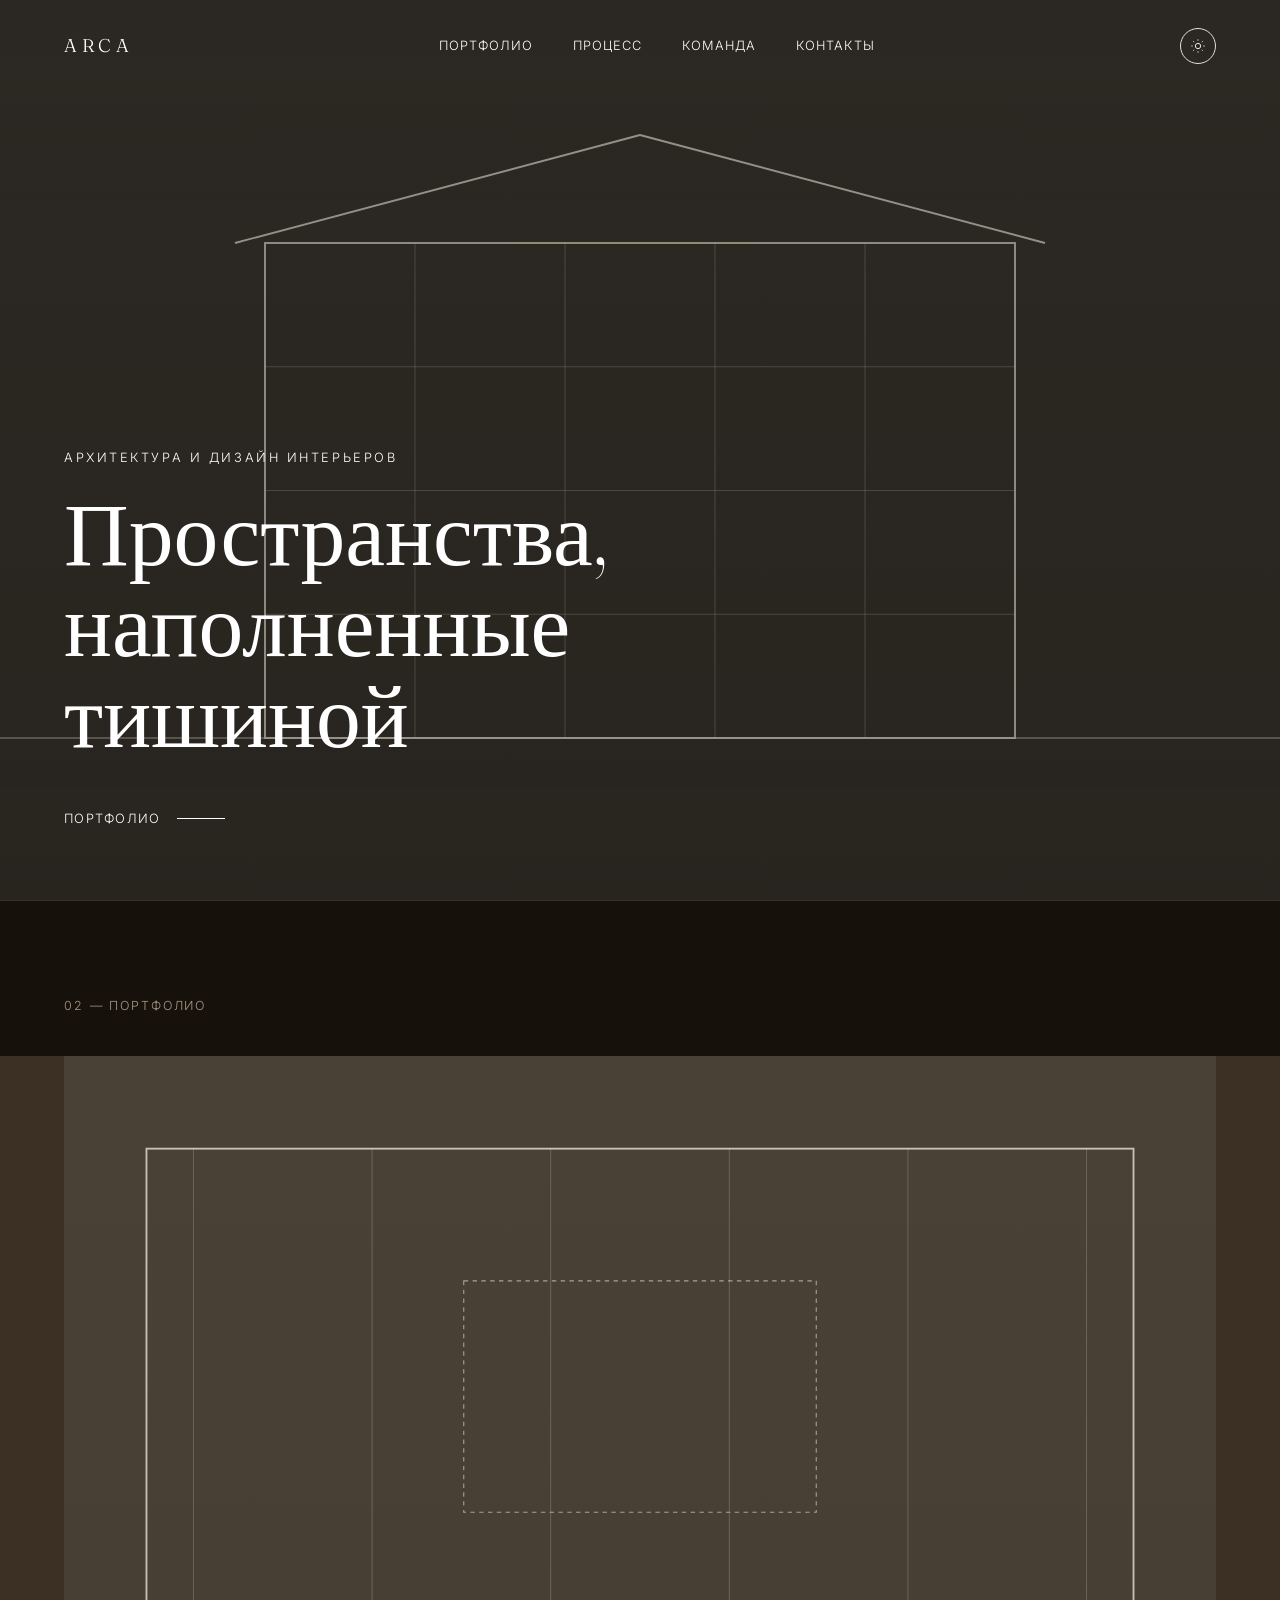
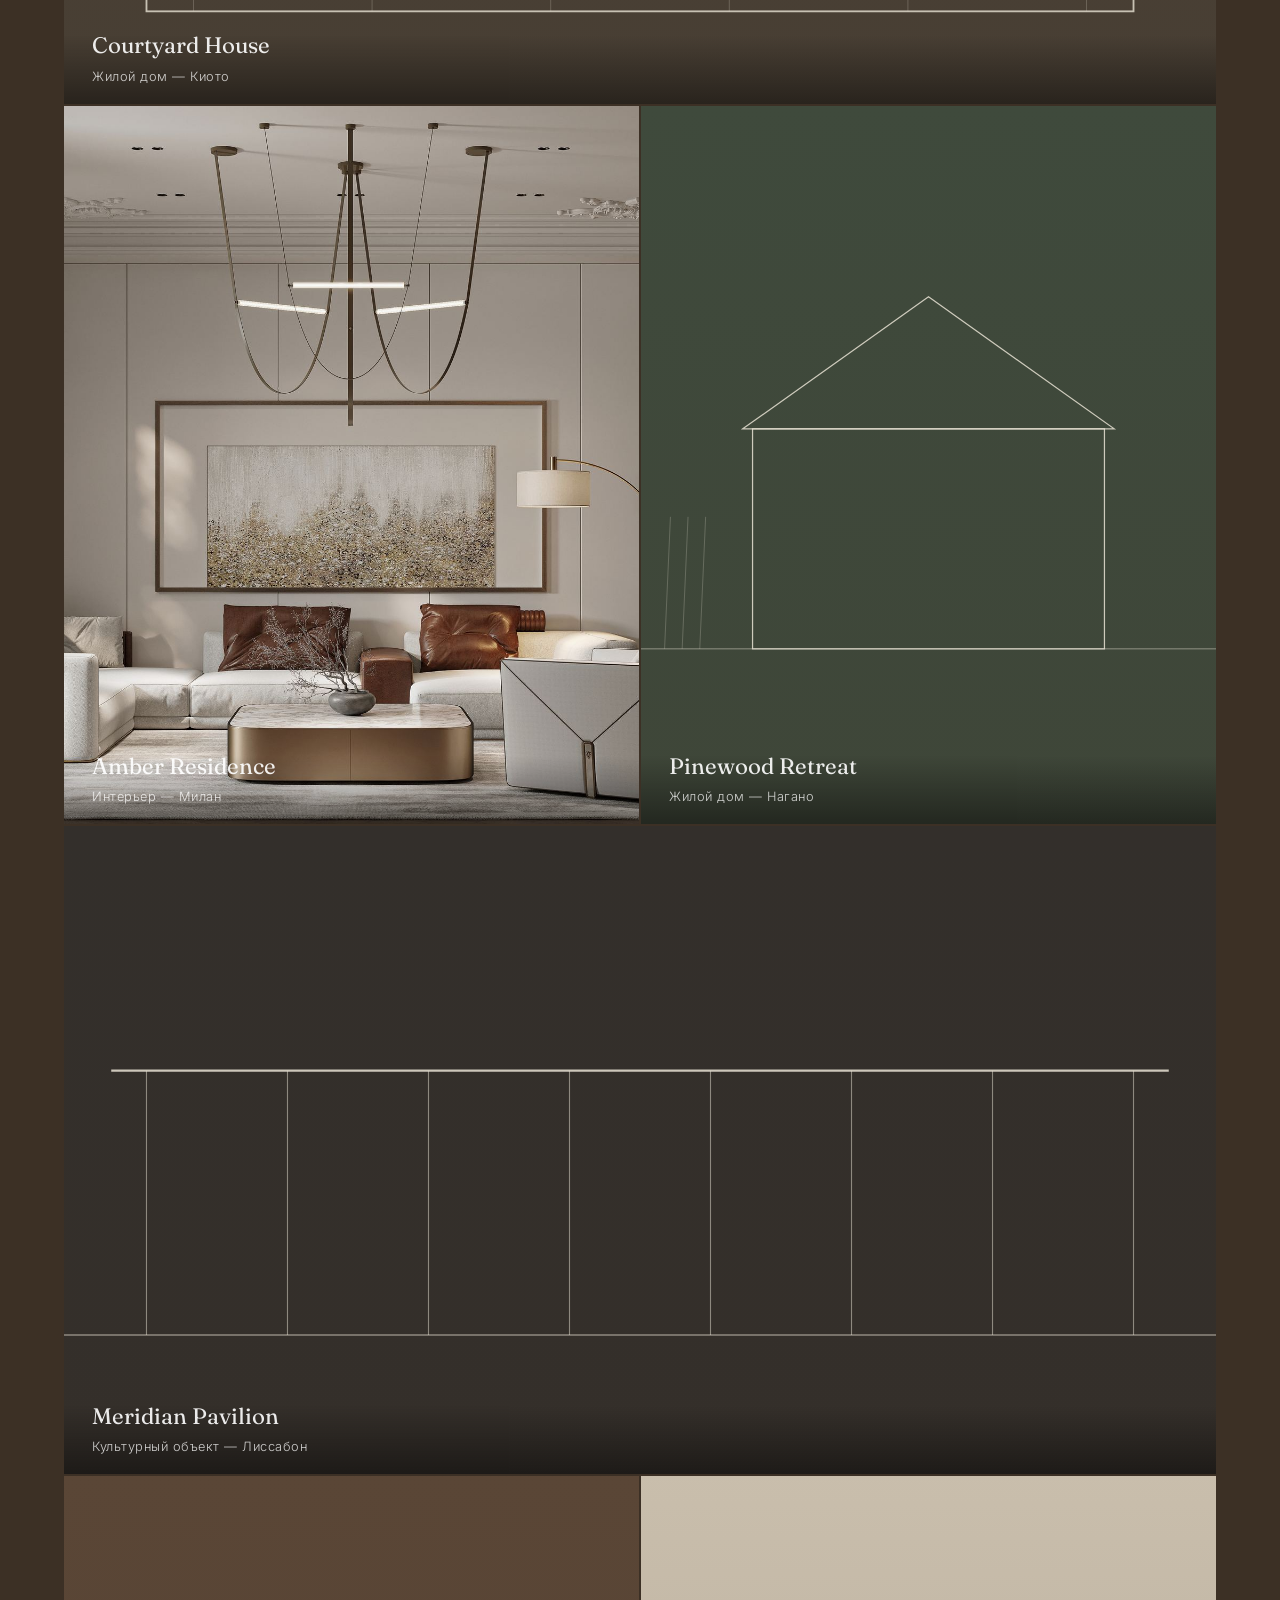
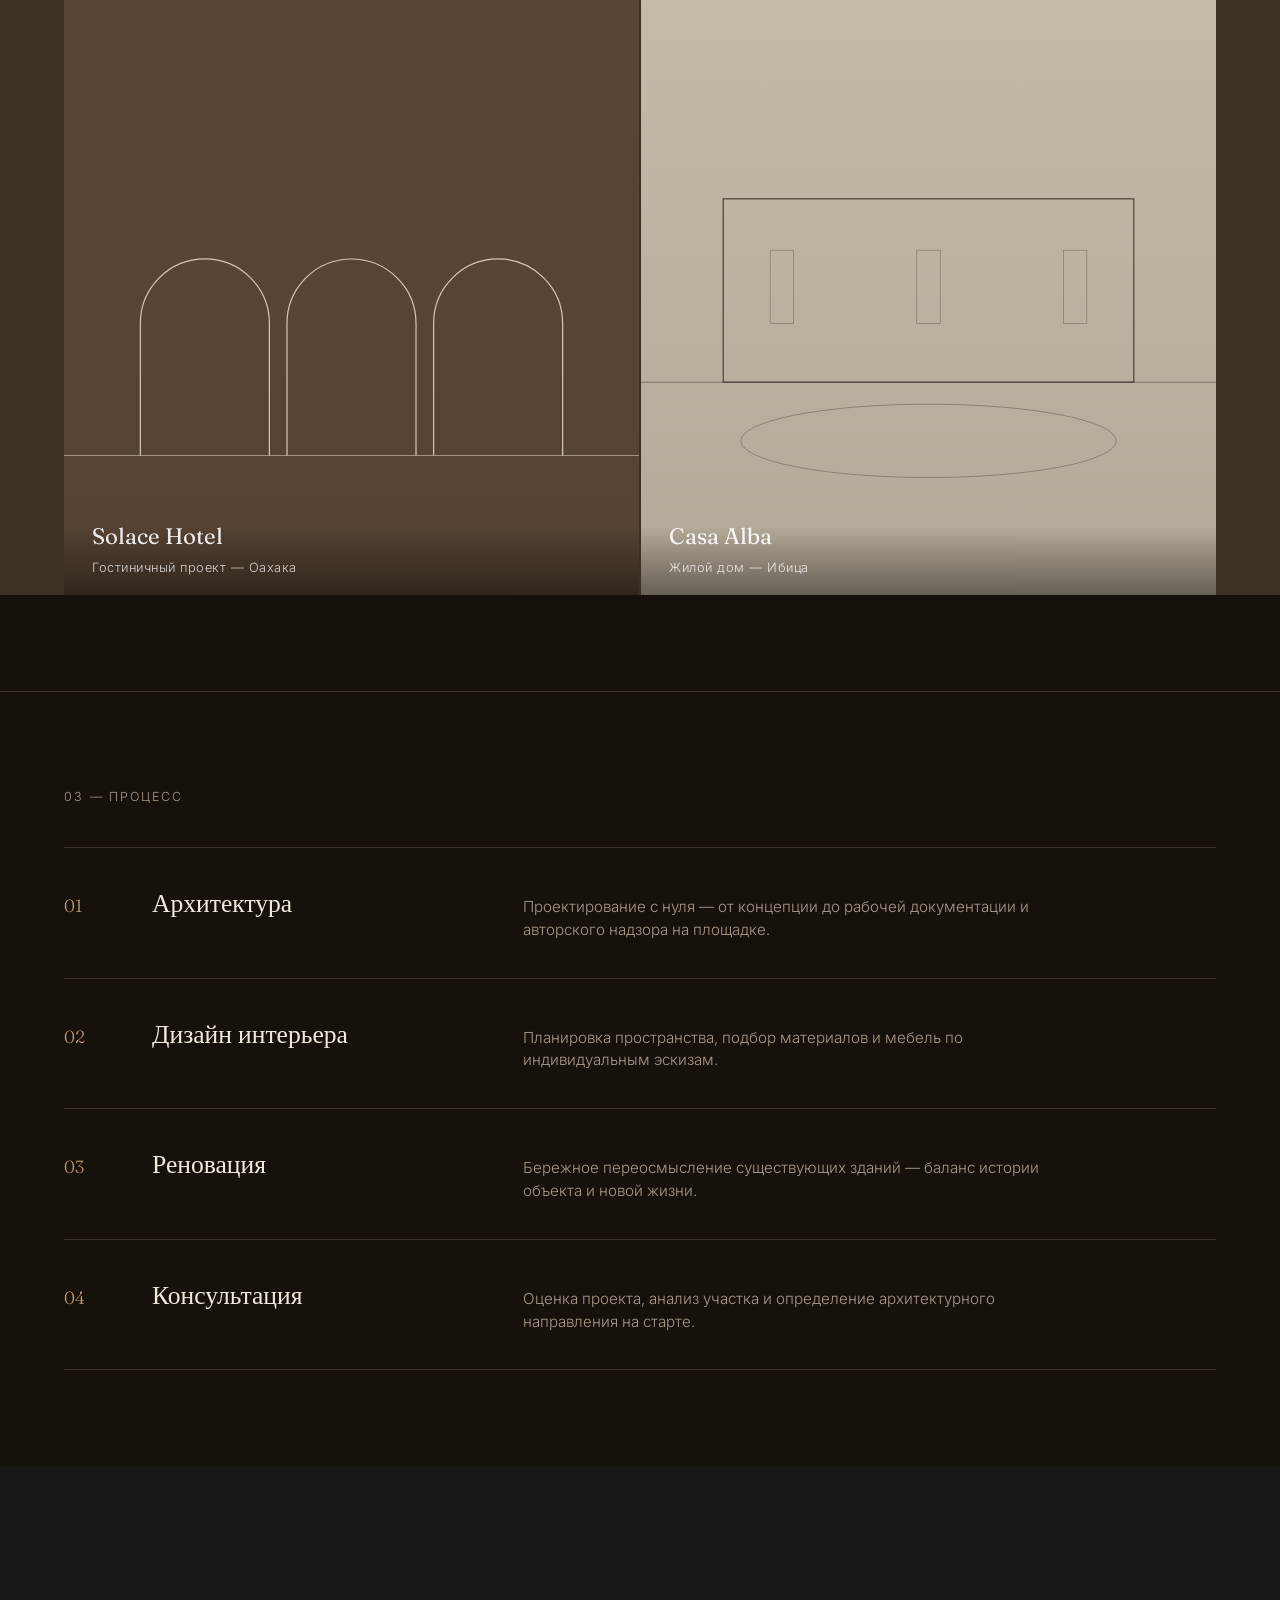
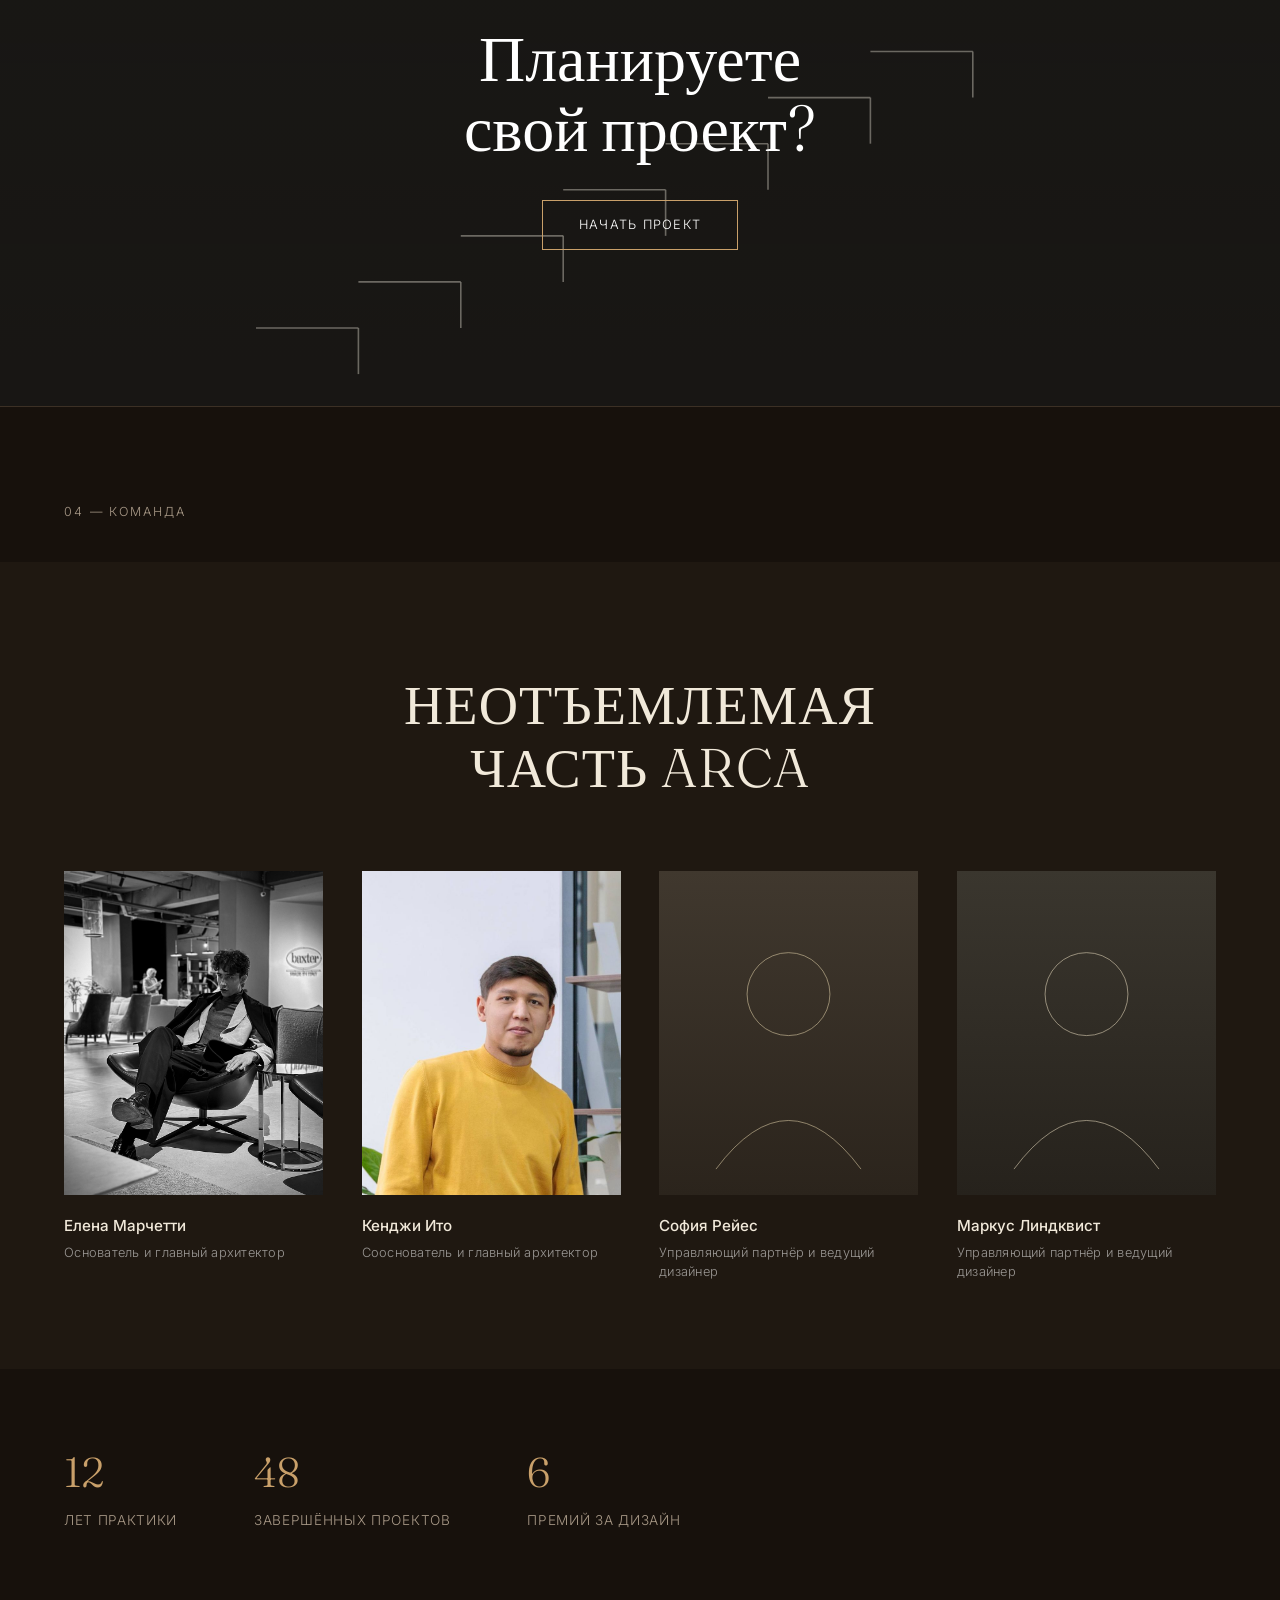
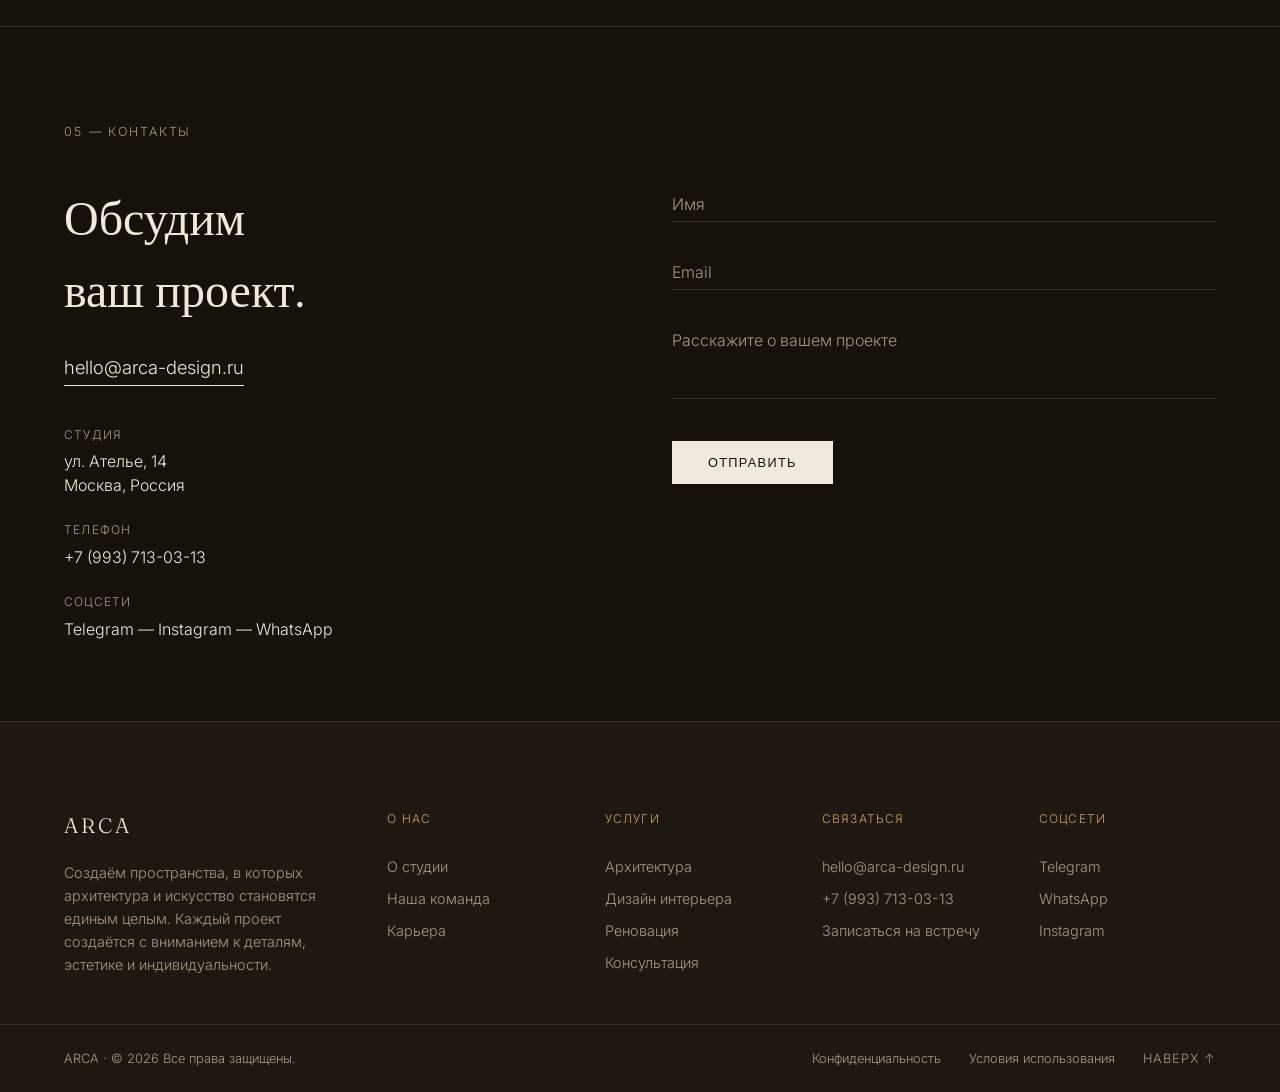
==== commit 3f20eaa8: "Add light/dark theme toggle (sun/moon icon) New sun icon in the header toggles between the dark bron" ====
--- a/index.html
+++ b/index.html
@@ -1,6 +1,7 @@
 <!DOCTYPE html>
 <html lang="ru">
 <head>
+<script>try{if(localStorage.getItem("theme")==="light")document.documentElement.setAttribute("data-theme","light");}catch(e){}</script>
 <meta charset="UTF-8">
 <meta name="viewport" content="width=device-width, initial-scale=1.0">
 <title>ARCA — Архитектура и дизайн интерьеров</title>
@@ -23,9 +24,15 @@
     <a href="#team">Команда</a>
     <a href="#contact">Контакты</a>
   </nav>
-  <button class="nav-toggle" id="navToggle" aria-label="Открыть меню">
-    <span></span><span></span>
-  </button>
+  <div class="header-actions">
+    <button class="theme-toggle" id="themeToggle" aria-label="Переключить тему">
+      <svg class="icon-sun" viewBox="0 0 24 24" width="16" height="16" fill="none" stroke="currentColor" stroke-width="1.5"><circle cx="12" cy="12" r="4"/><path d="M12 2v2M12 20v2M4.9 4.9l1.4 1.4M17.7 17.7l1.4 1.4M2 12h2M20 12h2M4.9 19.1l1.4-1.4M17.7 6.3l1.4-1.4"/></svg>
+      <svg class="icon-moon" viewBox="0 0 24 24" width="16" height="16" fill="none" stroke="currentColor" stroke-width="1.5"><path d="M20 14.5A8.5 8.5 0 1 1 9.5 4a7 7 0 0 0 10.5 10.5Z"/></svg>
+    </button>
+    <button class="nav-toggle" id="navToggle" aria-label="Открыть меню">
+      <span></span><span></span>
+    </button>
+  </div>
 </header>
 
 <main id="top">
--- a/style.css
+++ b/style.css
@@ -7,6 +7,18 @@
   --accent: #c9a06a;
   --serif: "Fraunces", serif;
   --sans: "Inter", sans-serif;
+  color-scheme: dark;
+  transition: background 0.4s ease, color 0.4s ease;
+}
+
+:root[data-theme="light"] {
+  --bg: #f7f2e8;
+  --bg-alt: #efe6d3;
+  --ink: #241b12;
+  --muted: #7c6c56;
+  --line: #ddd0b8;
+  --accent: #a3572c;
+  color-scheme: light;
 }
 
 * { box-sizing: border-box; margin: 0; padding: 0; }
@@ -115,6 +127,33 @@
   transition: width 0.3s ease;
 }
 .main-nav a:hover::after { width: 100%; }
+
+.header-actions {
+  display: flex;
+  align-items: center;
+  gap: 1.25rem;
+}
+
+.theme-toggle {
+  width: 36px;
+  height: 36px;
+  border-radius: 50%;
+  border: 1px solid currentColor;
+  background: none;
+  color: #fff;
+  mix-blend-mode: difference;
+  cursor: pointer;
+  display: flex;
+  align-items: center;
+  justify-content: center;
+  opacity: 0.85;
+  transition: opacity 0.25s ease;
+}
+.theme-toggle:hover { opacity: 1; }
+.project-header .theme-toggle { color: var(--ink); mix-blend-mode: normal; }
+.theme-toggle .icon-moon { display: none; }
+:root[data-theme="light"] .theme-toggle .icon-sun { display: none; }
+:root[data-theme="light"] .theme-toggle .icon-moon { display: block; }
 
 .nav-toggle {
   display: none;
@@ -619,5 +658,5 @@
     gap: 2rem;
     z-index: 90;
   }
-  .main-nav.open a { mix-blend-mode: normal; color: #fff; }
-}
+  .main-nav.open a { mix-blend-mode: normal; color: var(--ink); }
+}
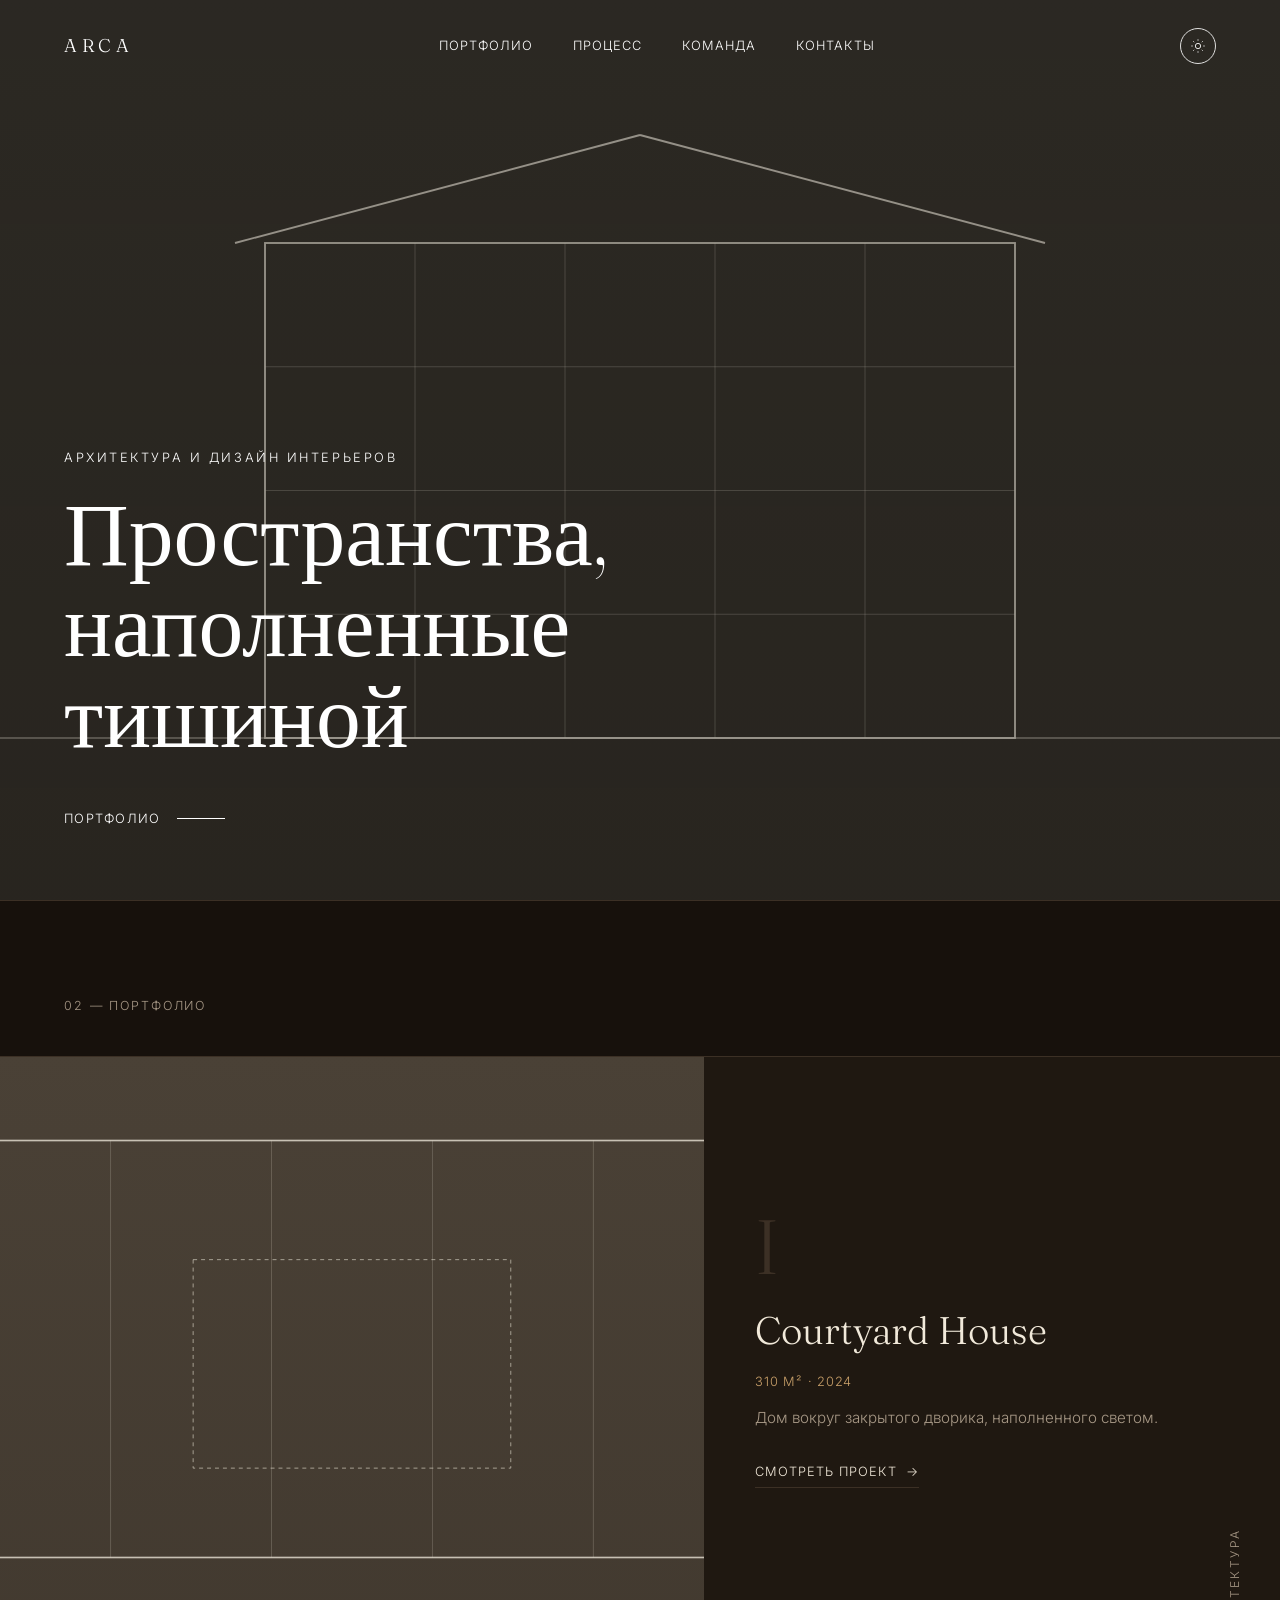
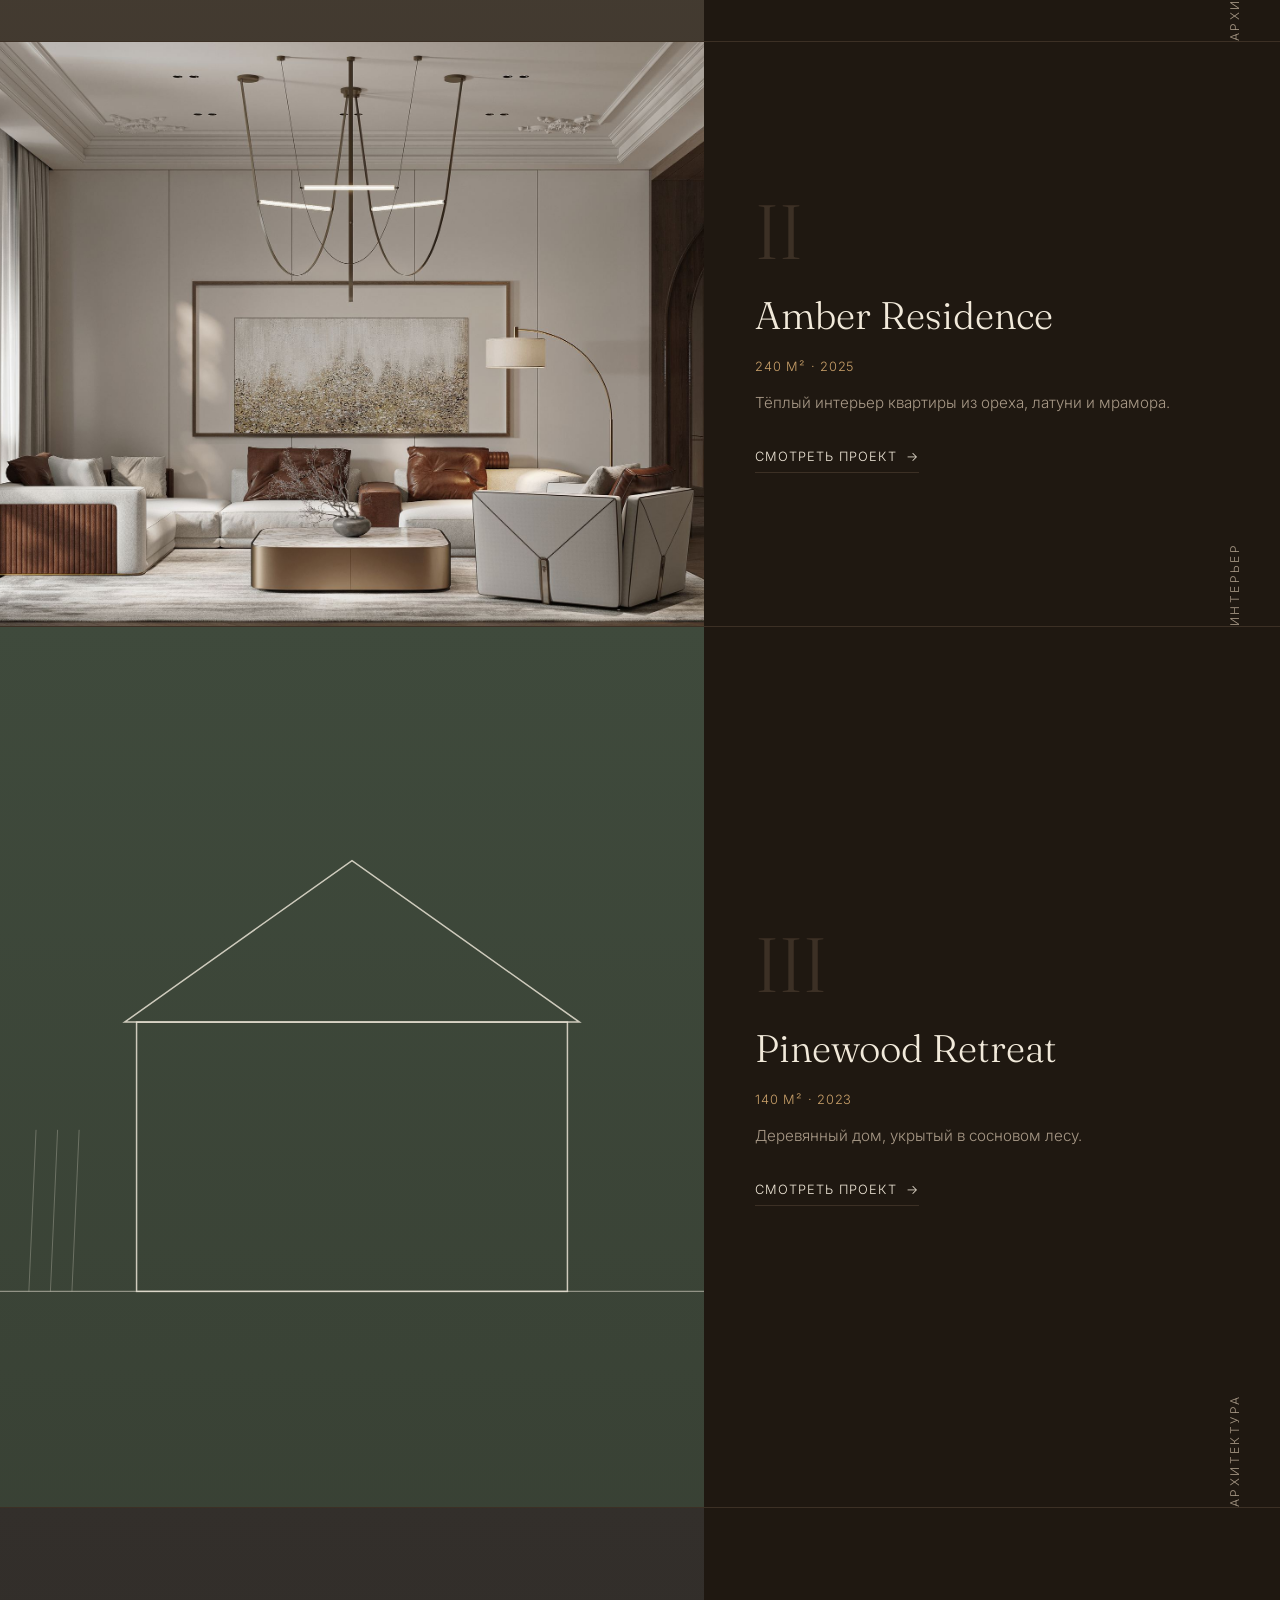
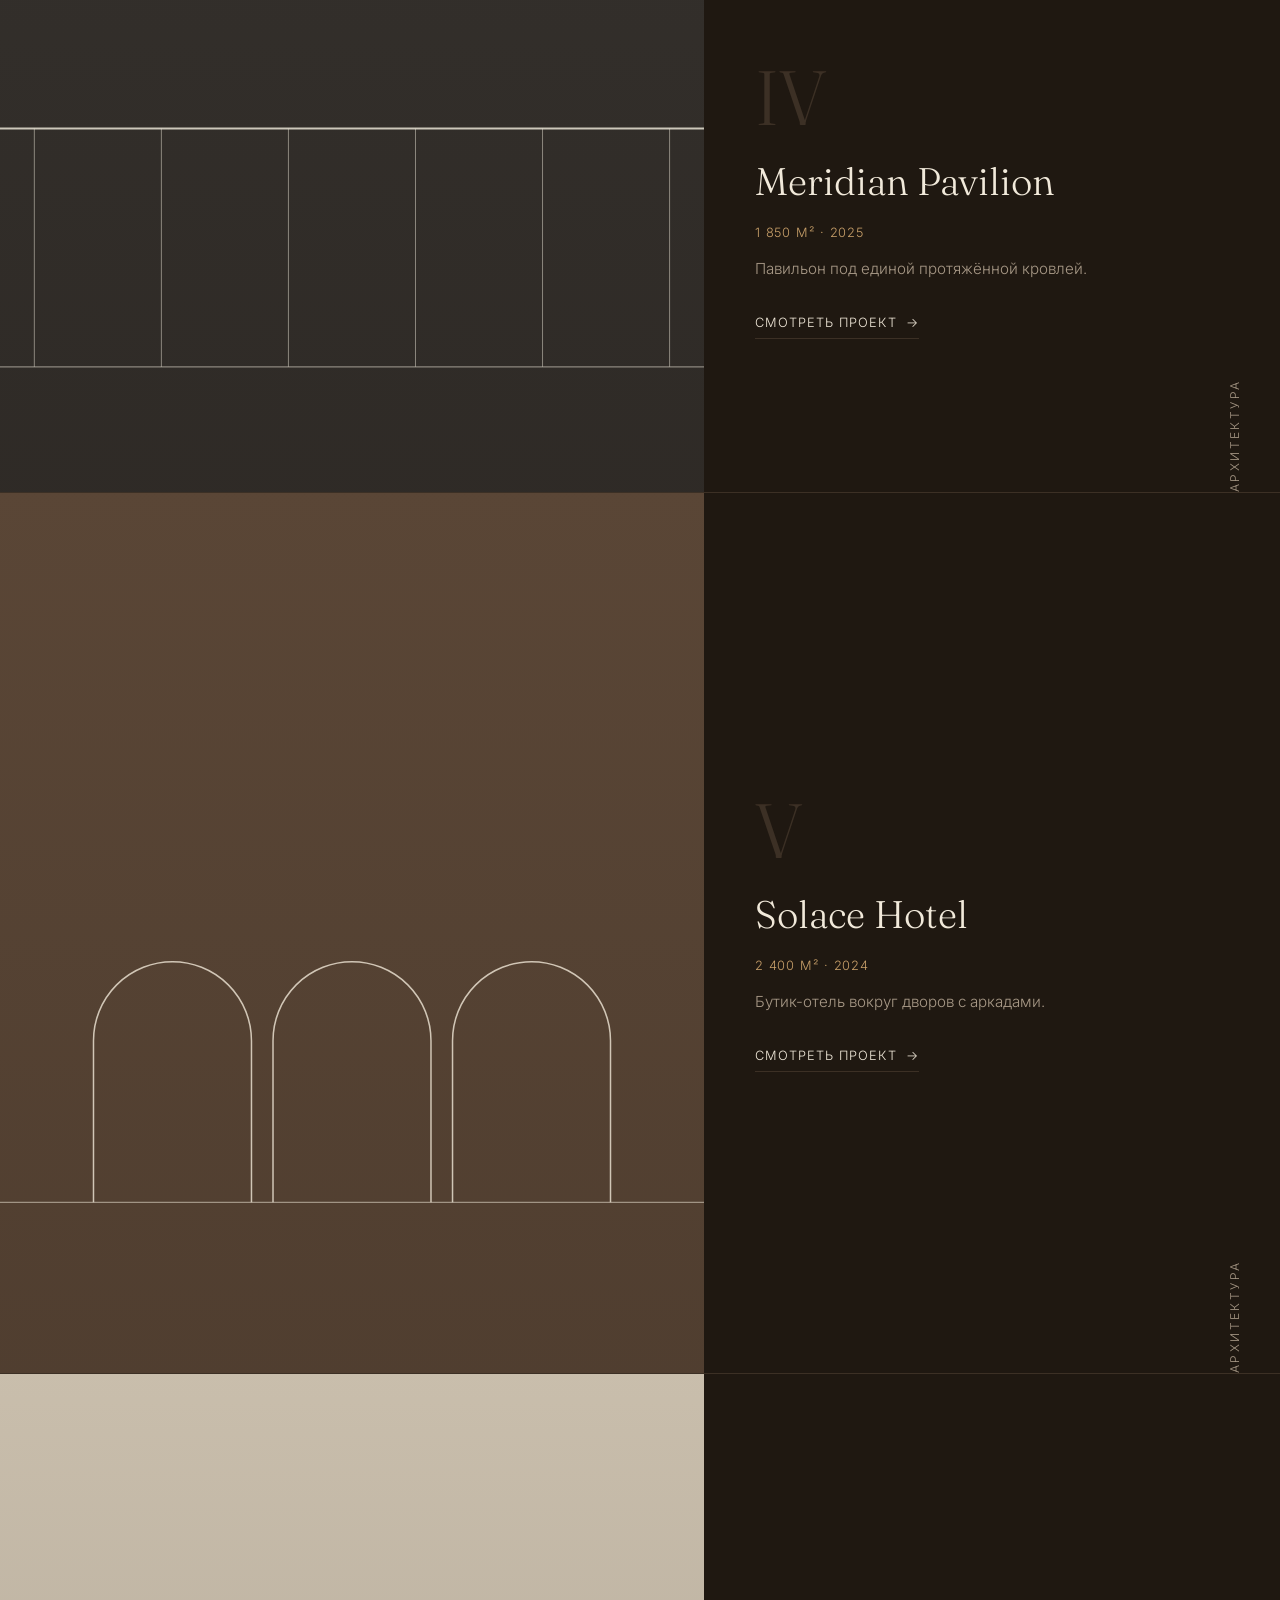
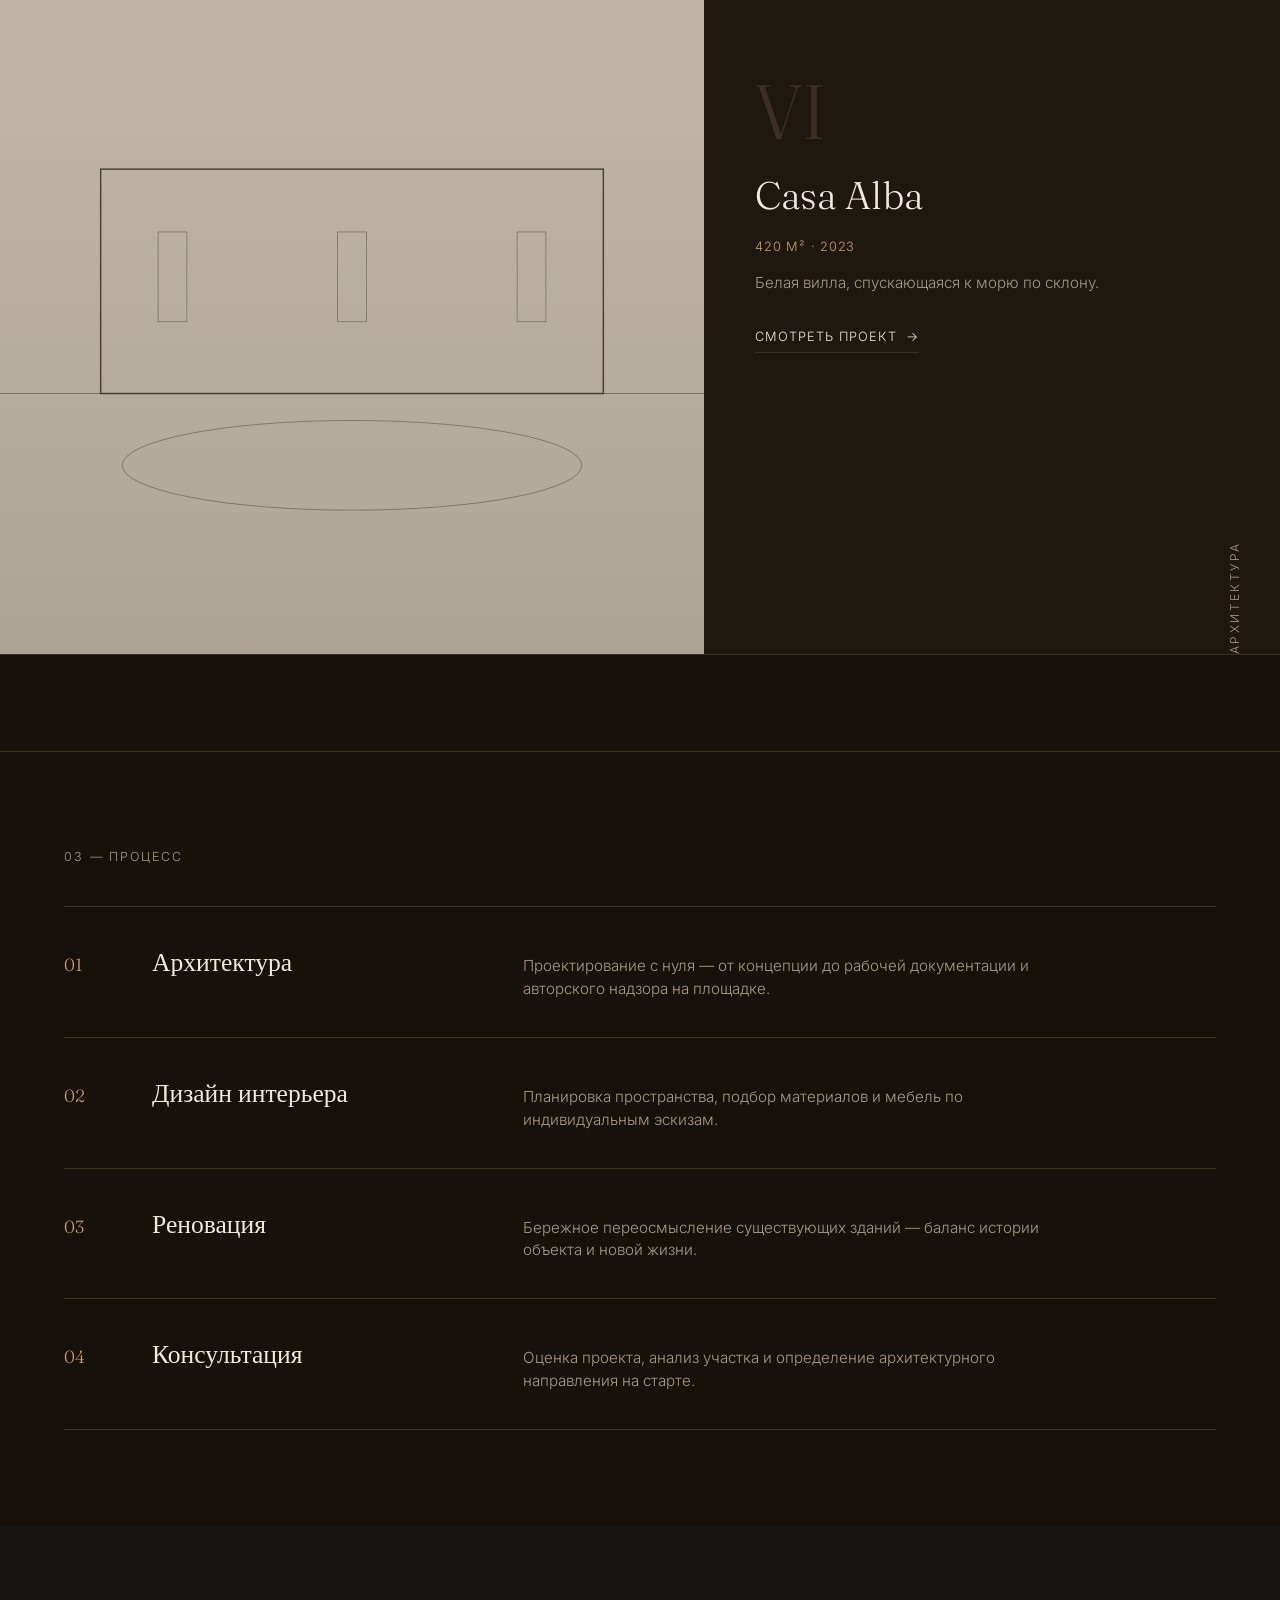
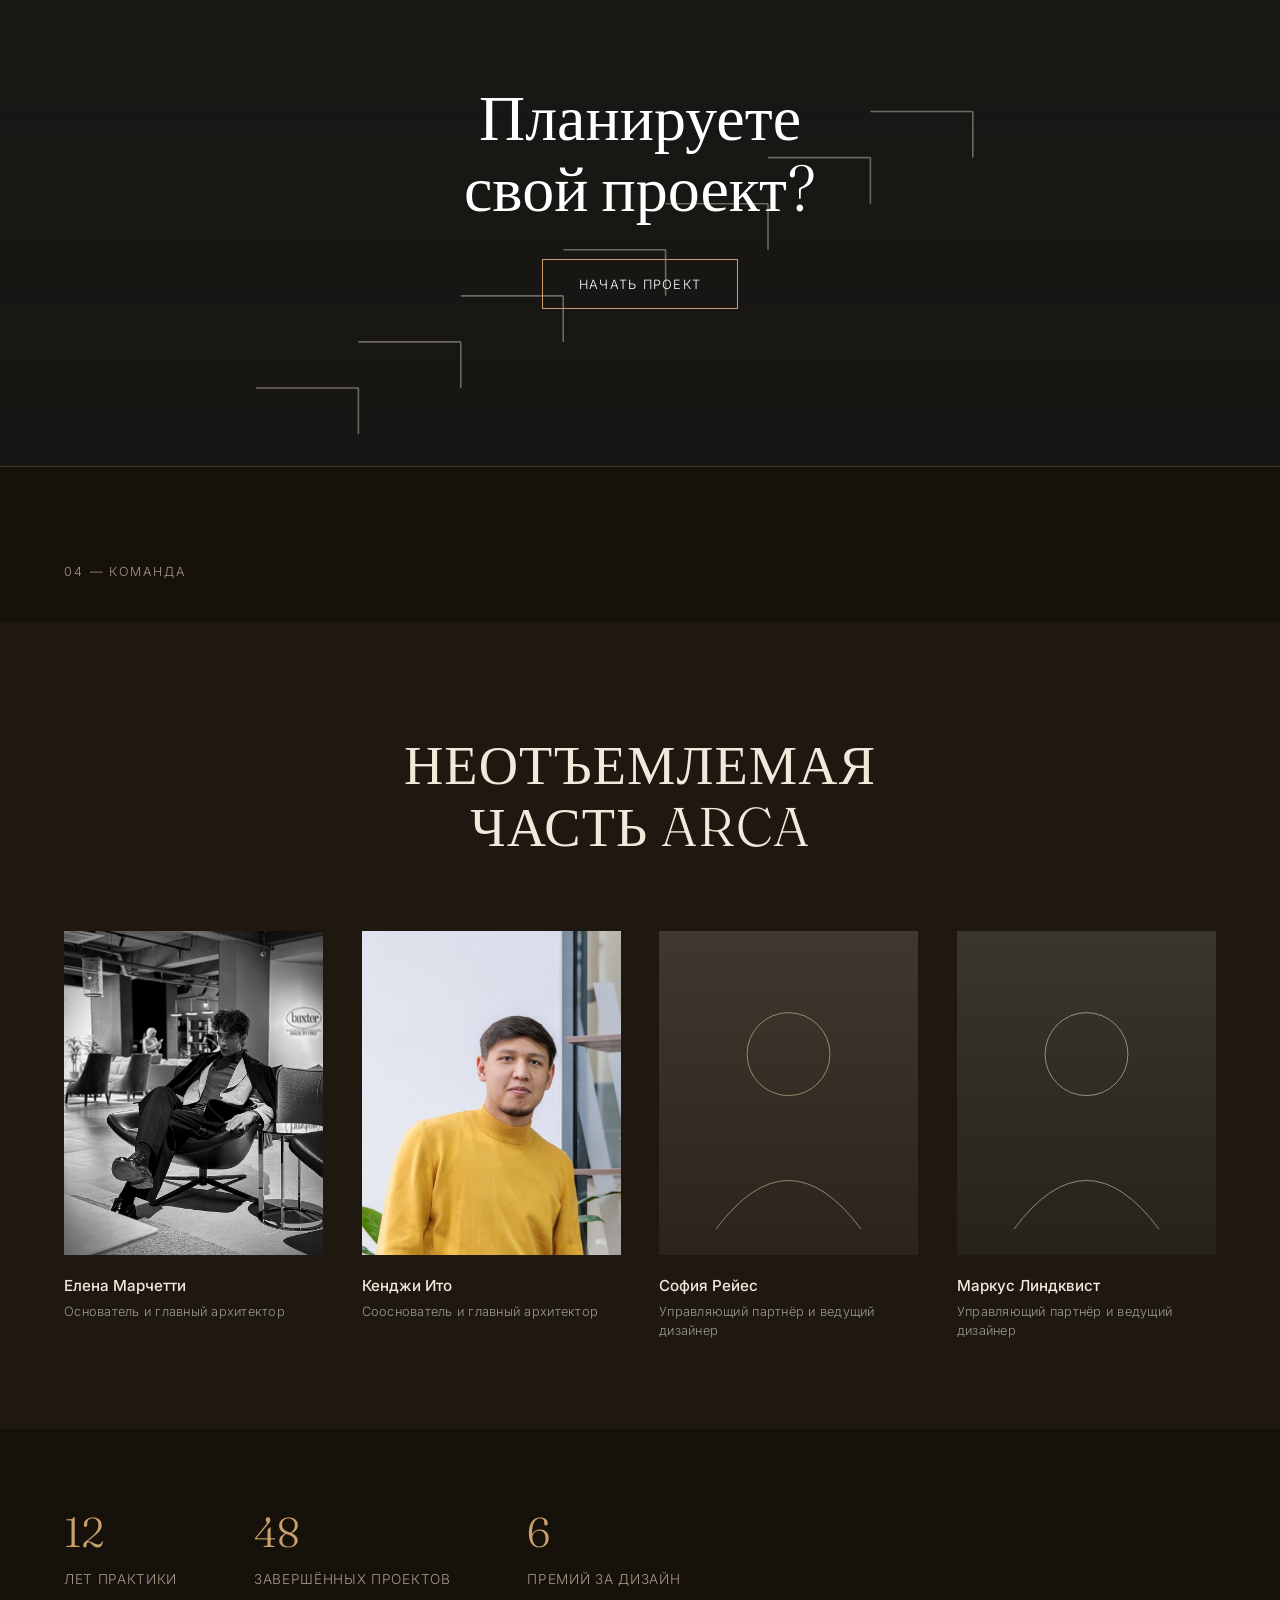
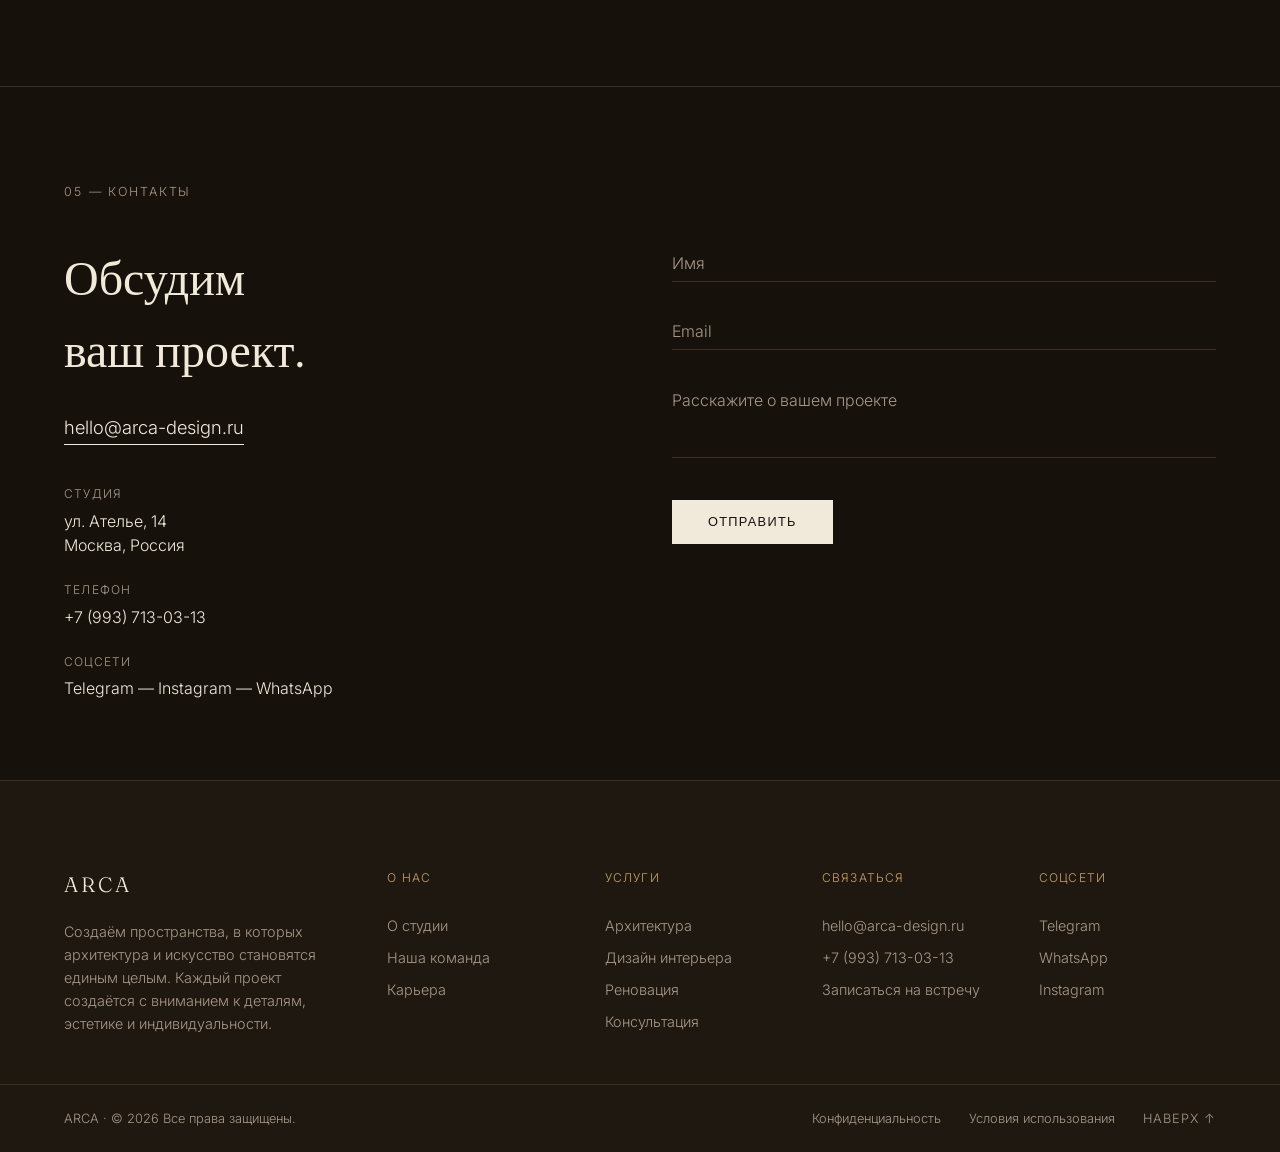
==== commit 7a41b654: "Redesign portfolio section as full-width slides, like Aura XIII Replaced the compact project grid wi" ====
--- a/index.html
+++ b/index.html
@@ -61,65 +61,89 @@
 
   <section class="work" id="work">
     <p class="section-index">02 — Портфолио</p>
-    <div class="project-grid">
-
-      <a class="project project--large reveal" href="project-courtyard.html">
-        <div class="project-media">
+    <div class="project-slides">
+
+      <a class="project-slide reveal" href="project-courtyard.html">
+        <div class="project-slide-media">
           <img src="assets/img/courtyard.svg" alt="Дом с внутренним двориком">
         </div>
-        <div class="project-meta">
+        <div class="project-slide-info">
+          <span class="project-slide-num">I</span>
+          <span class="project-slide-tag">Архитектура</span>
           <h3>Courtyard House</h3>
-          <p>Жилой дом — Киото</p>
-        </div>
-      </a>
-
-      <a class="project reveal" href="project-amber.html">
-        <div class="project-media">
+          <p class="project-slide-meta">310 м² · 2024</p>
+          <p class="project-slide-desc">Дом вокруг закрытого дворика, наполненного светом.</p>
+          <span class="project-slide-link">Смотреть проект <span>→</span></span>
+        </div>
+      </a>
+
+      <a class="project-slide reveal" href="project-amber.html">
+        <div class="project-slide-media">
           <img src="assets/img/gallery/Living room (1).jpg" alt="Гостиная со скульптурной латунной люстрой">
         </div>
-        <div class="project-meta">
+        <div class="project-slide-info">
+          <span class="project-slide-num">II</span>
+          <span class="project-slide-tag">Интерьер</span>
           <h3>Amber Residence</h3>
-          <p>Интерьер — Милан</p>
-        </div>
-      </a>
-
-      <a class="project reveal" href="project-pinewood.html">
-        <div class="project-media">
+          <p class="project-slide-meta">240 м² · 2025</p>
+          <p class="project-slide-desc">Тёплый интерьер квартиры из ореха, латуни и мрамора.</p>
+          <span class="project-slide-link">Смотреть проект <span>→</span></span>
+        </div>
+      </a>
+
+      <a class="project-slide reveal" href="project-pinewood.html">
+        <div class="project-slide-media">
           <img src="assets/img/cabin.svg" alt="Деревянный дом в лесу">
         </div>
-        <div class="project-meta">
+        <div class="project-slide-info">
+          <span class="project-slide-num">III</span>
+          <span class="project-slide-tag">Архитектура</span>
           <h3>Pinewood Retreat</h3>
-          <p>Жилой дом — Нагано</p>
-        </div>
-      </a>
-
-      <a class="project project--large reveal" href="project-meridian.html">
-        <div class="project-media">
+          <p class="project-slide-meta">140 м² · 2023</p>
+          <p class="project-slide-desc">Деревянный дом, укрытый в сосновом лесу.</p>
+          <span class="project-slide-link">Смотреть проект <span>→</span></span>
+        </div>
+      </a>
+
+      <a class="project-slide reveal" href="project-meridian.html">
+        <div class="project-slide-media">
           <img src="assets/img/pavilion.svg" alt="Фасад современного музея">
         </div>
-        <div class="project-meta">
+        <div class="project-slide-info">
+          <span class="project-slide-num">IV</span>
+          <span class="project-slide-tag">Архитектура</span>
           <h3>Meridian Pavilion</h3>
-          <p>Культурный объект — Лиссабон</p>
-        </div>
-      </a>
-
-      <a class="project reveal" href="project-solace.html">
-        <div class="project-media">
+          <p class="project-slide-meta">1 850 м² · 2025</p>
+          <p class="project-slide-desc">Павильон под единой протяжённой кровлей.</p>
+          <span class="project-slide-link">Смотреть проект <span>→</span></span>
+        </div>
+      </a>
+
+      <a class="project-slide reveal" href="project-solace.html">
+        <div class="project-slide-media">
           <img src="assets/img/hotel.svg" alt="Лобби бутик-отеля">
         </div>
-        <div class="project-meta">
+        <div class="project-slide-info">
+          <span class="project-slide-num">V</span>
+          <span class="project-slide-tag">Архитектура</span>
           <h3>Solace Hotel</h3>
-          <p>Гостиничный проект — Оахака</p>
-        </div>
-      </a>
-
-      <a class="project reveal" href="project-casa.html">
-        <div class="project-media">
+          <p class="project-slide-meta">2 400 м² · 2024</p>
+          <p class="project-slide-desc">Бутик-отель вокруг дворов с аркадами.</p>
+          <span class="project-slide-link">Смотреть проект <span>→</span></span>
+        </div>
+      </a>
+
+      <a class="project-slide reveal" href="project-casa.html">
+        <div class="project-slide-media">
           <img src="assets/img/casa.svg" alt="Белая вилла с бассейном">
         </div>
-        <div class="project-meta">
+        <div class="project-slide-info">
+          <span class="project-slide-num">VI</span>
+          <span class="project-slide-tag">Архитектура</span>
           <h3>Casa Alba</h3>
-          <p>Жилой дом — Ибица</p>
+          <p class="project-slide-meta">420 м² · 2023</p>
+          <p class="project-slide-desc">Белая вилла, спускающаяся к морю по склону.</p>
+          <span class="project-slide-link">Смотреть проект <span>→</span></span>
         </div>
       </a>
 
--- a/style.css
+++ b/style.css
@@ -345,54 +345,105 @@
   padding: clamp(4rem, 8vw, 6rem) 0;
   border-top: 1px solid var(--line);
 }
-.project-grid {
-  display: grid;
-  grid-template-columns: repeat(2, 1fr);
-  gap: 1px;
-  background: var(--line);
-  padding: 0 clamp(1.5rem, 5vw, 4rem);
-  gap: 2px;
-}
-.project {
+.project-slides {
+  display: flex;
+  flex-direction: column;
+  border-top: 1px solid var(--line);
+}
+.project-slide {
   position: relative;
-  display: block;
+  display: flex;
+  min-height: 65vh;
+  border-bottom: 1px solid var(--line);
   overflow: hidden;
-  aspect-ratio: 4/5;
-}
-.project--large { grid-column: span 2; aspect-ratio: 16/9; }
-
-.project-media { position: absolute; inset: 0; }
-.project-media img {
-  width: 100%; height: 100%;
+}
+.project-slide-media {
+  position: relative;
+  width: 55%;
+  overflow: hidden;
+}
+.project-slide-media img {
+  width: 100%;
+  height: 100%;
   object-fit: cover;
   transform: scale(1.02);
   transition: transform 1.1s cubic-bezier(0.16,1,0.3,1), filter 0.6s ease;
 }
-.project:hover .project-media img {
-  transform: scale(1.1);
-  filter: brightness(0.75);
-}
-.project-meta {
+.project-slide:hover .project-slide-media img {
+  transform: scale(1.08);
+  filter: brightness(0.8);
+}
+.project-slide-info {
+  position: relative;
+  width: 45%;
+  padding: clamp(2.5rem, 5vw, 4.5rem) 6rem clamp(2.5rem, 5vw, 4.5rem) clamp(2rem, 4vw, 3.5rem);
+  display: flex;
+  flex-direction: column;
+  justify-content: center;
+  background: var(--bg-alt);
+}
+.project-slide-num {
+  font-family: var(--serif);
+  font-size: clamp(3.5rem, 6vw, 5.5rem);
+  color: var(--line);
+  line-height: 1;
+  margin-bottom: 1rem;
+}
+.project-slide-tag {
   position: absolute;
-  left: 0; right: 0; bottom: 0;
-  padding: 1.75rem;
-  color: #fff;
-  background: linear-gradient(to top, rgba(0,0,0,0.55), transparent 70%);
-  transform: translateY(10px);
-  opacity: 0.9;
-  transition: transform 0.4s ease, opacity 0.4s ease;
-}
-.project:hover .project-meta { transform: translateY(0); opacity: 1; }
-.project-meta h3 {
-  font-family: var(--serif);
-  font-weight: 400;
-  font-size: 1.4rem;
-  margin-bottom: 0.25rem;
-}
-.project-meta p {
-  font-size: 0.8rem;
-  letter-spacing: 0.04em;
-  opacity: 0.85;
+  top: 0; bottom: 0;
+  right: clamp(1.25rem, 3vw, 2.25rem);
+  display: flex;
+  align-items: center;
+  writing-mode: vertical-rl;
+  transform: rotate(180deg);
+  font-size: 0.75rem;
+  letter-spacing: 0.2em;
+  text-transform: uppercase;
+  color: var(--muted);
+}
+.project-slide-info h3 {
+  font-family: var(--serif);
+  font-weight: 300;
+  font-size: clamp(1.8rem, 3vw, 2.6rem);
+  margin-bottom: 0.75rem;
+  color: var(--ink);
+}
+.project-slide-meta {
+  font-size: 0.8rem;
+  letter-spacing: 0.06em;
+  color: var(--accent);
+  text-transform: uppercase;
+  margin-bottom: 1rem;
+}
+.project-slide-desc {
+  font-size: 0.95rem;
+  color: var(--muted);
+  max-width: 26rem;
+  margin-bottom: 2rem;
+}
+.project-slide-link {
+  display: inline-flex;
+  align-items: center;
+  gap: 0.6rem;
+  width: fit-content;
+  font-size: 0.8rem;
+  letter-spacing: 0.08em;
+  text-transform: uppercase;
+  color: var(--ink);
+  border-bottom: 1px solid var(--line);
+  padding-bottom: 0.4rem;
+  transition: color 0.3s ease, border-color 0.3s ease;
+}
+.project-slide-link span {
+  transition: transform 0.3s ease;
+}
+.project-slide:hover .project-slide-link {
+  color: var(--accent);
+  border-color: var(--accent);
+}
+.project-slide:hover .project-slide-link span {
+  transform: translateX(4px);
 }
 
 /* Services */
@@ -632,8 +683,10 @@
 @media (max-width: 860px) {
   .main-nav { display: none; }
   .nav-toggle { display: flex; }
-  .project-grid { grid-template-columns: 1fr; }
-  .project--large { grid-column: span 1; aspect-ratio: 4/5; }
+  .project-slide { flex-direction: column; min-height: 0; }
+  .project-slide-media { width: 100%; aspect-ratio: 4/3; }
+  .project-slide-info { width: 100%; padding: 2rem 1.5rem 2.5rem; }
+  .project-slide-tag { display: none; }
   .intro-stats { gap: 2.5rem; }
   .team-grid { grid-template-columns: repeat(2, 1fr); }
   .services-list li { grid-template-columns: 1fr; gap: 0.5rem; }
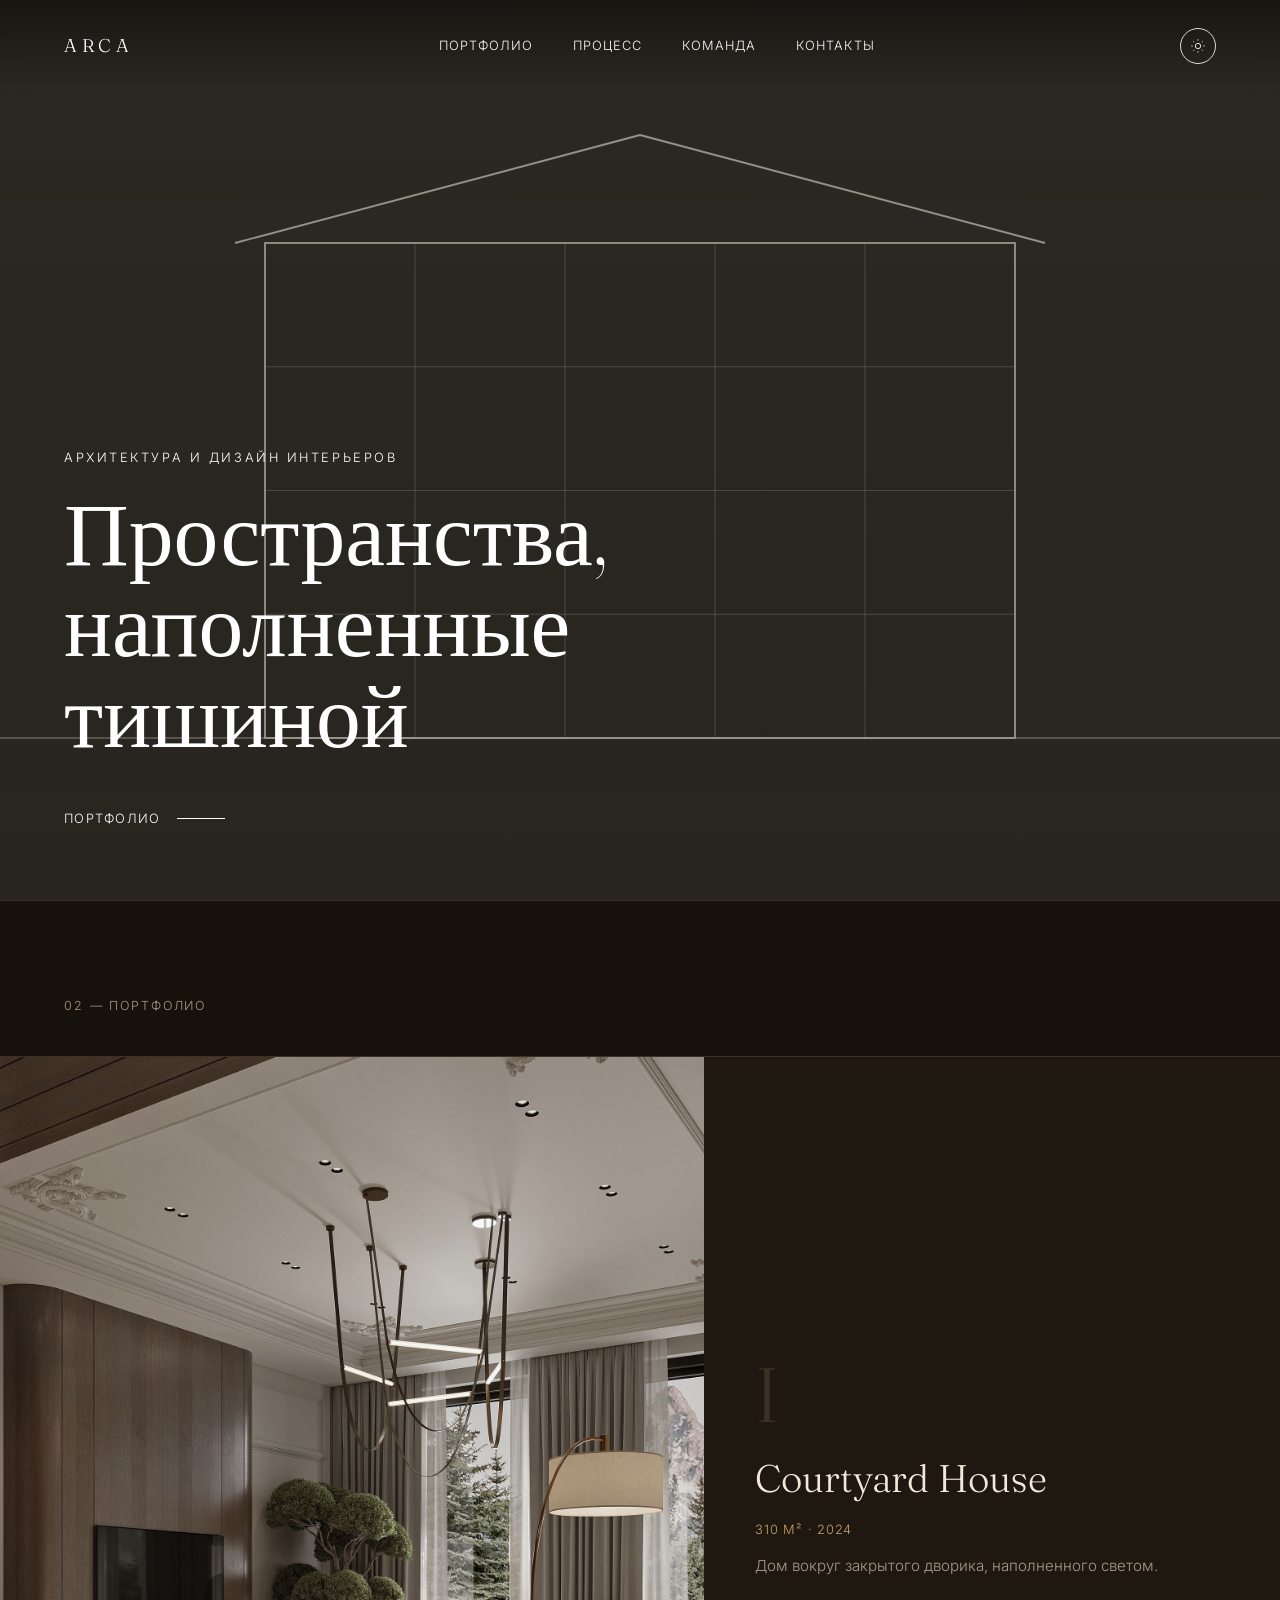
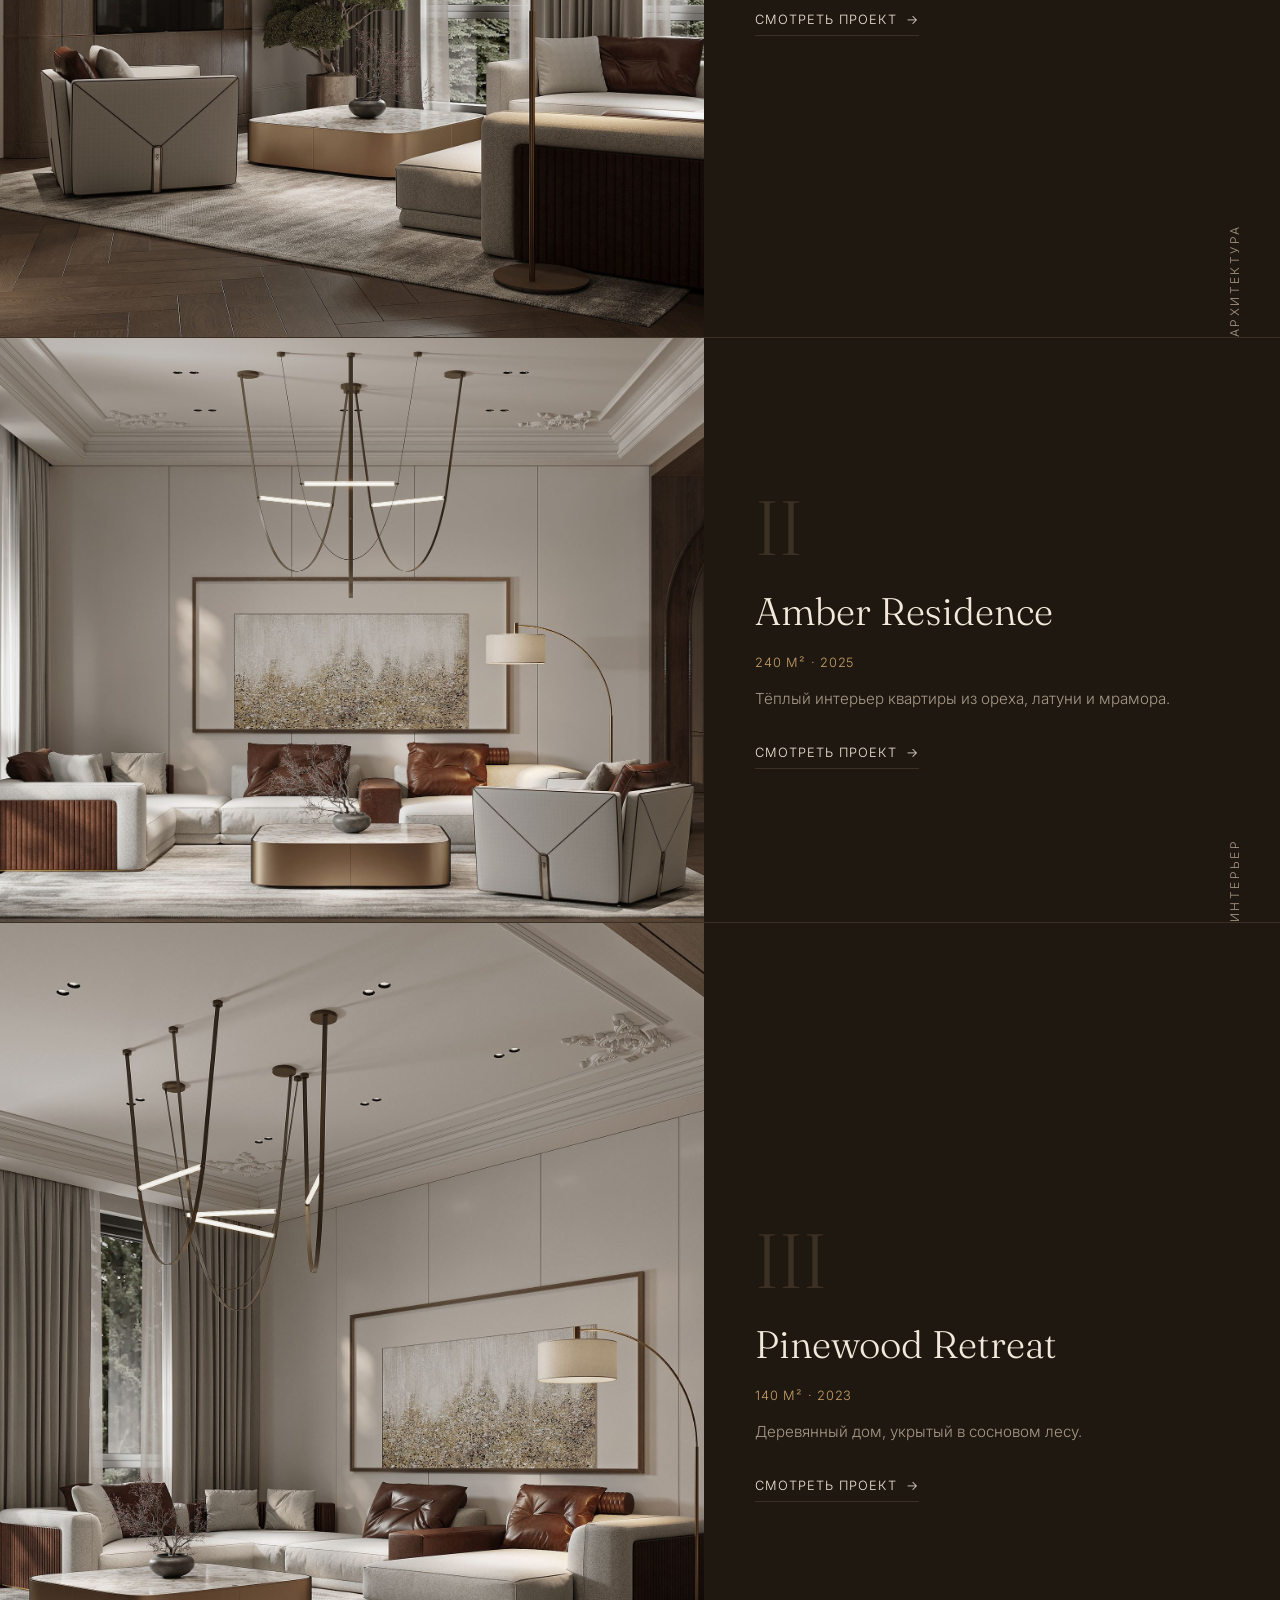
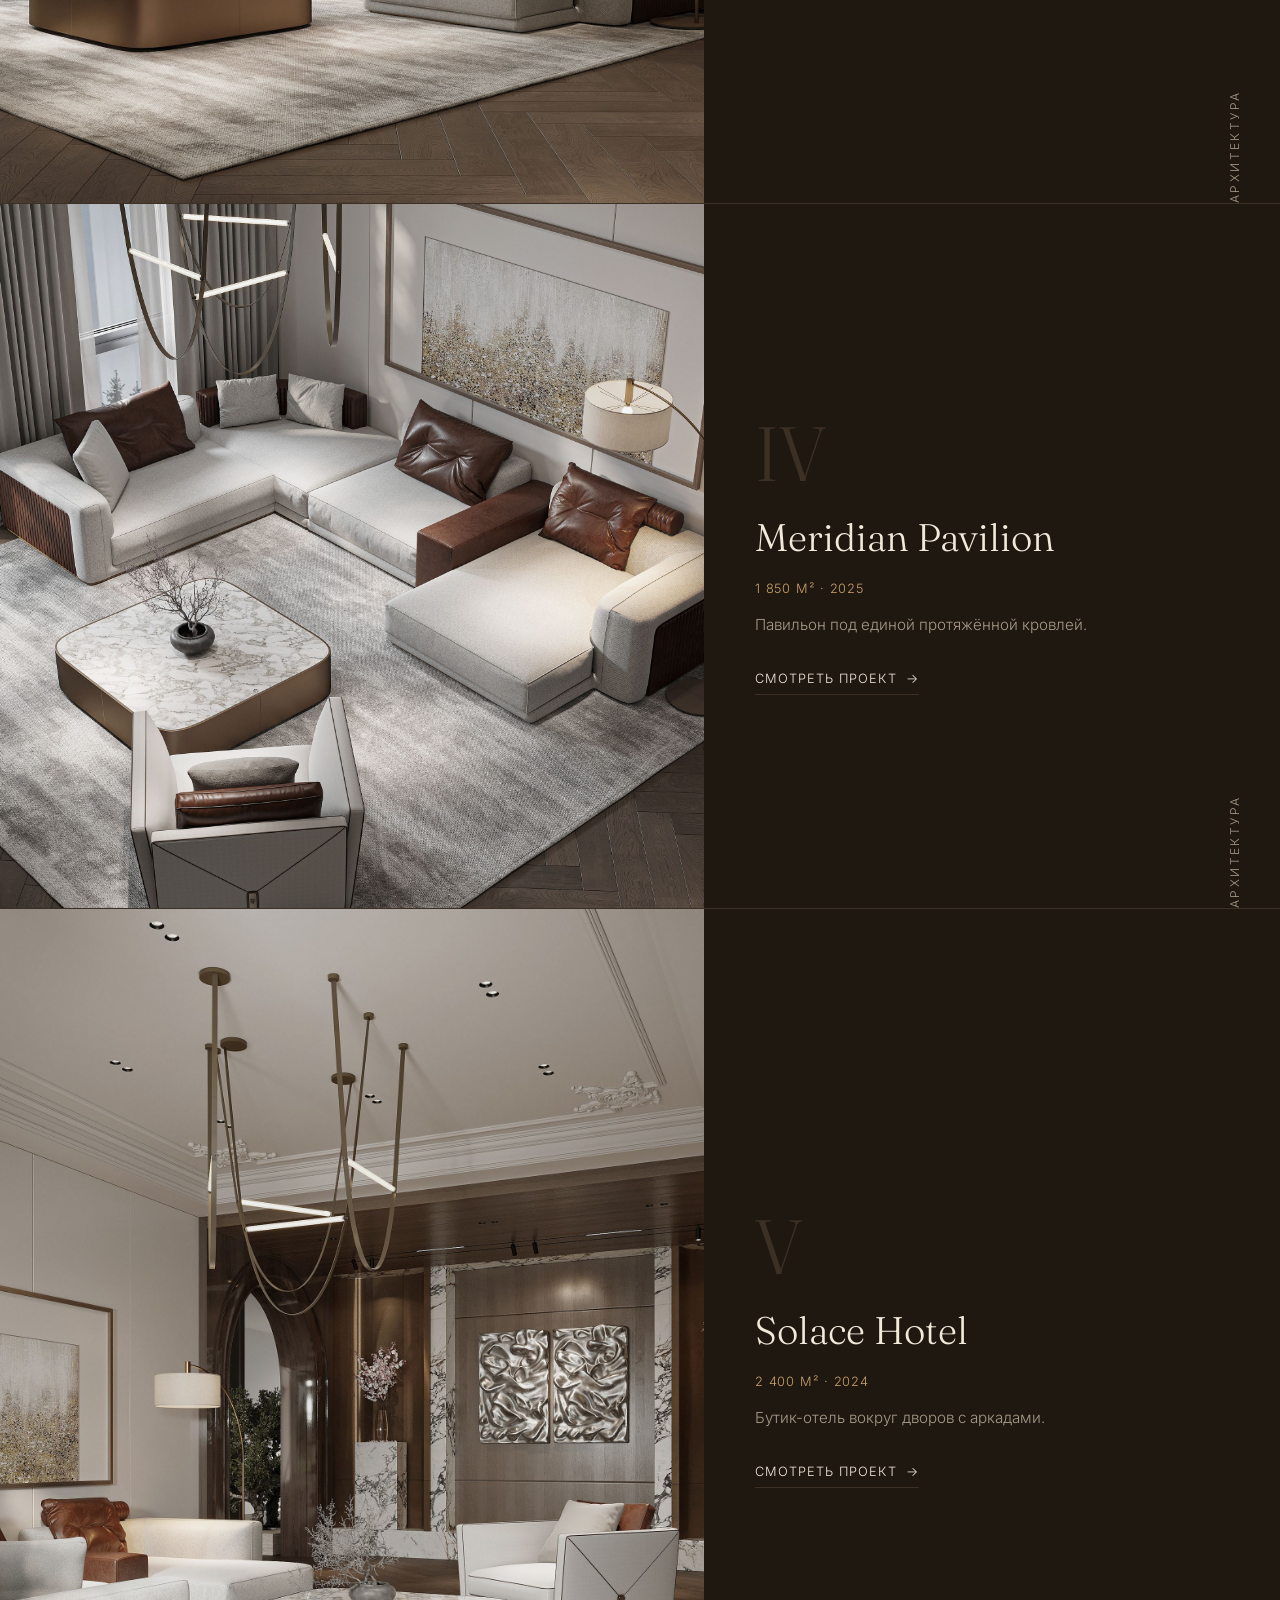
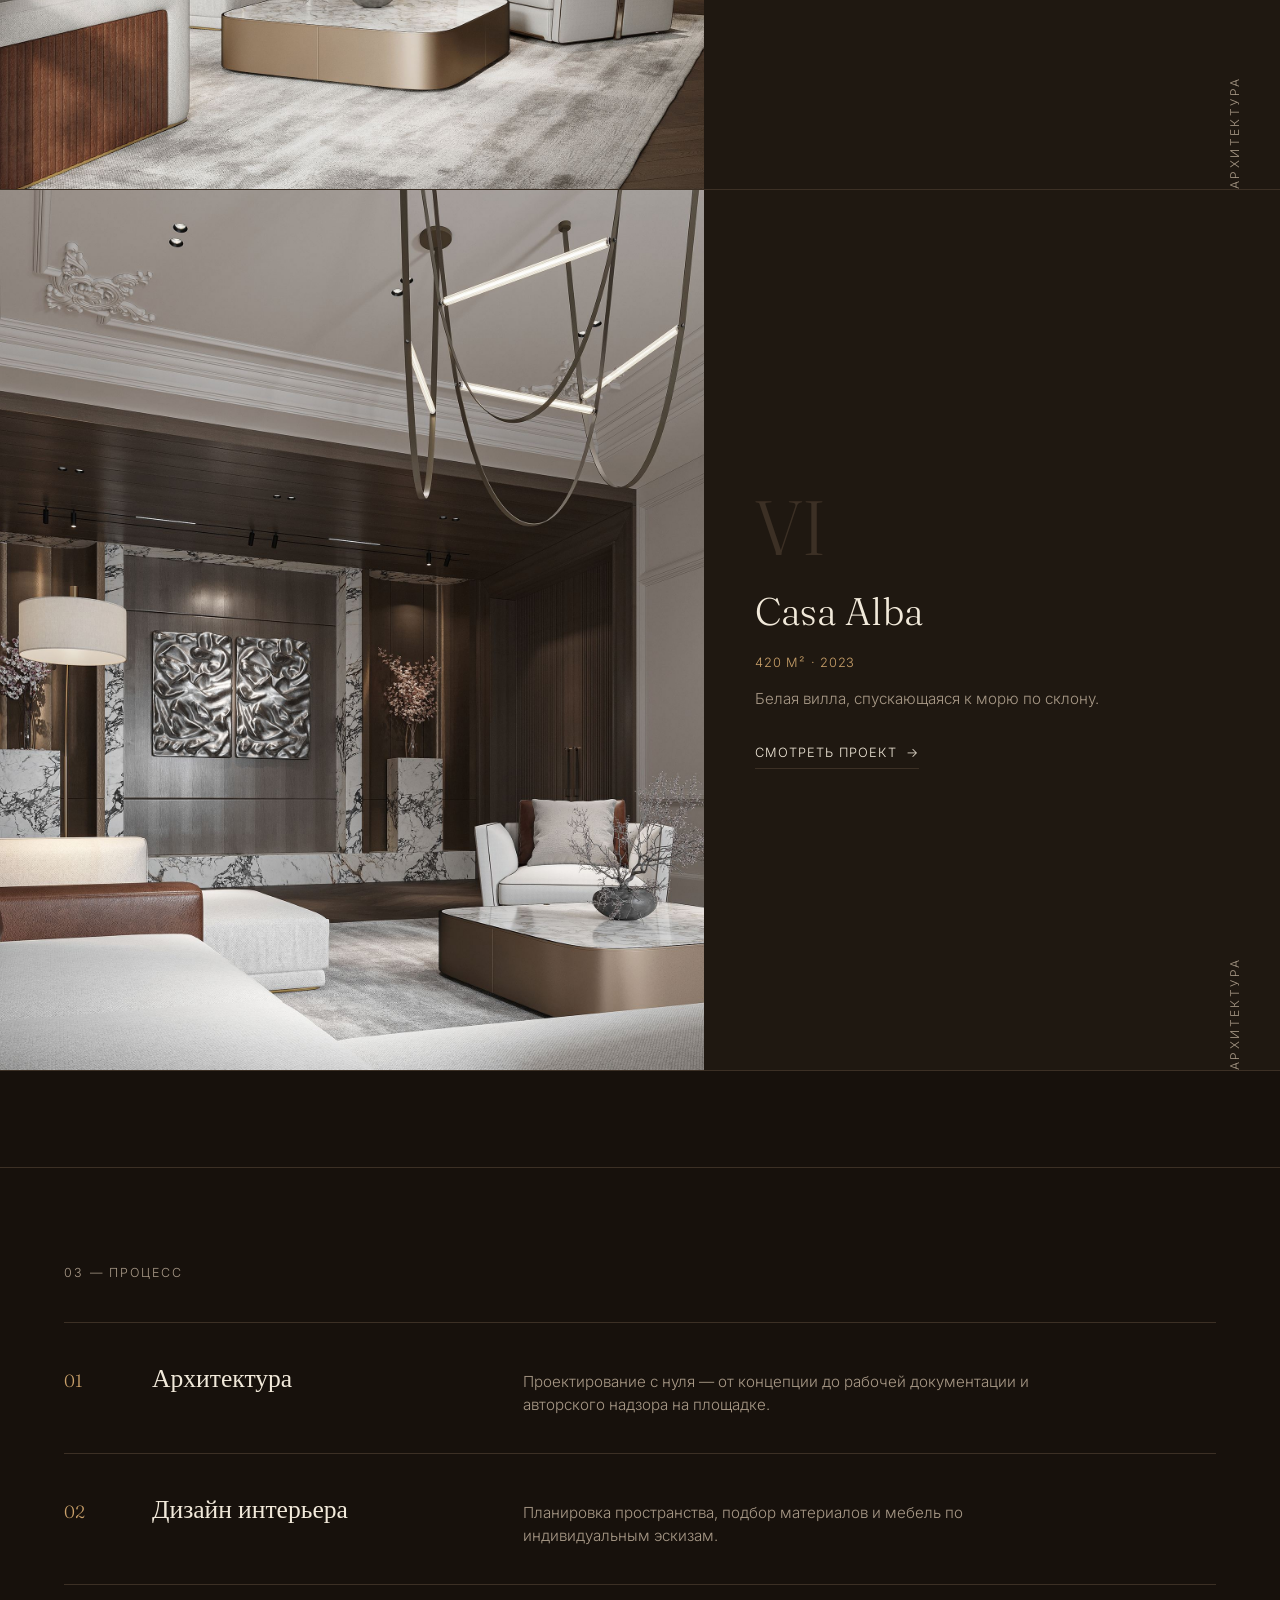
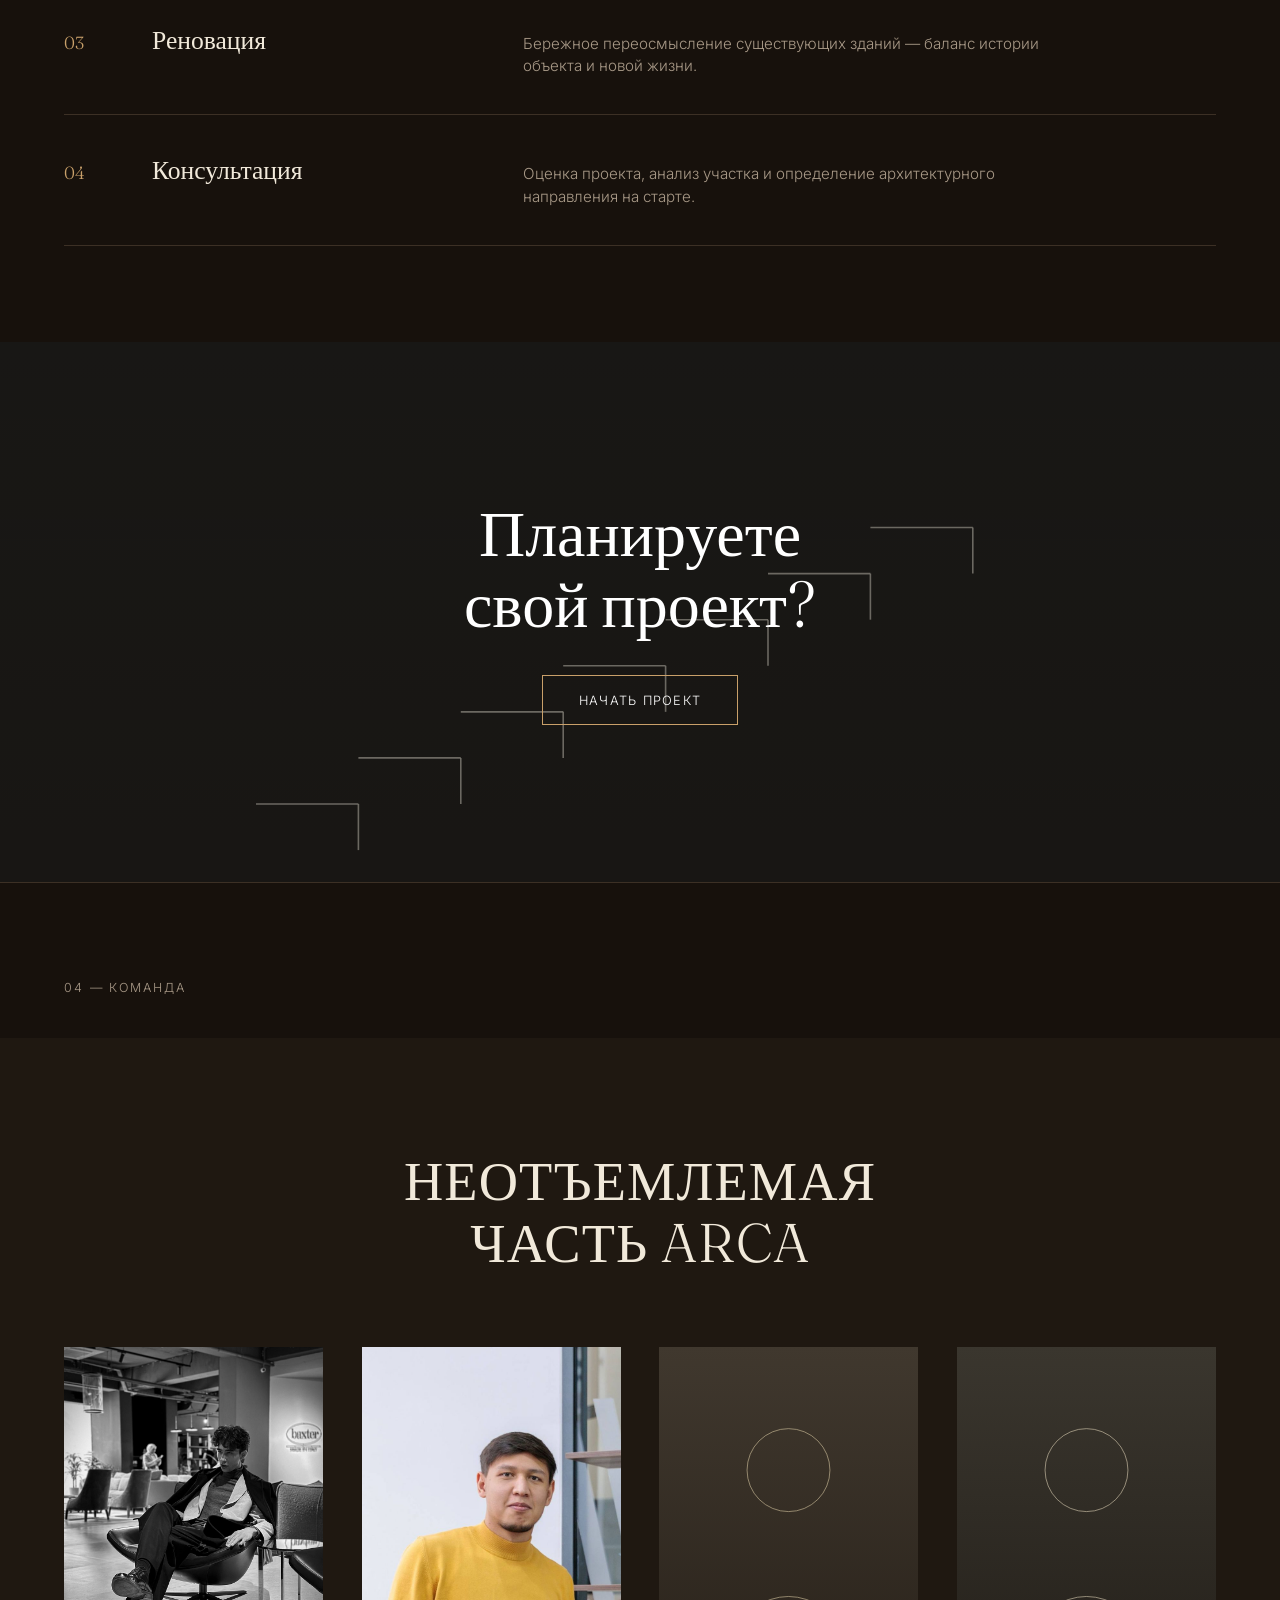
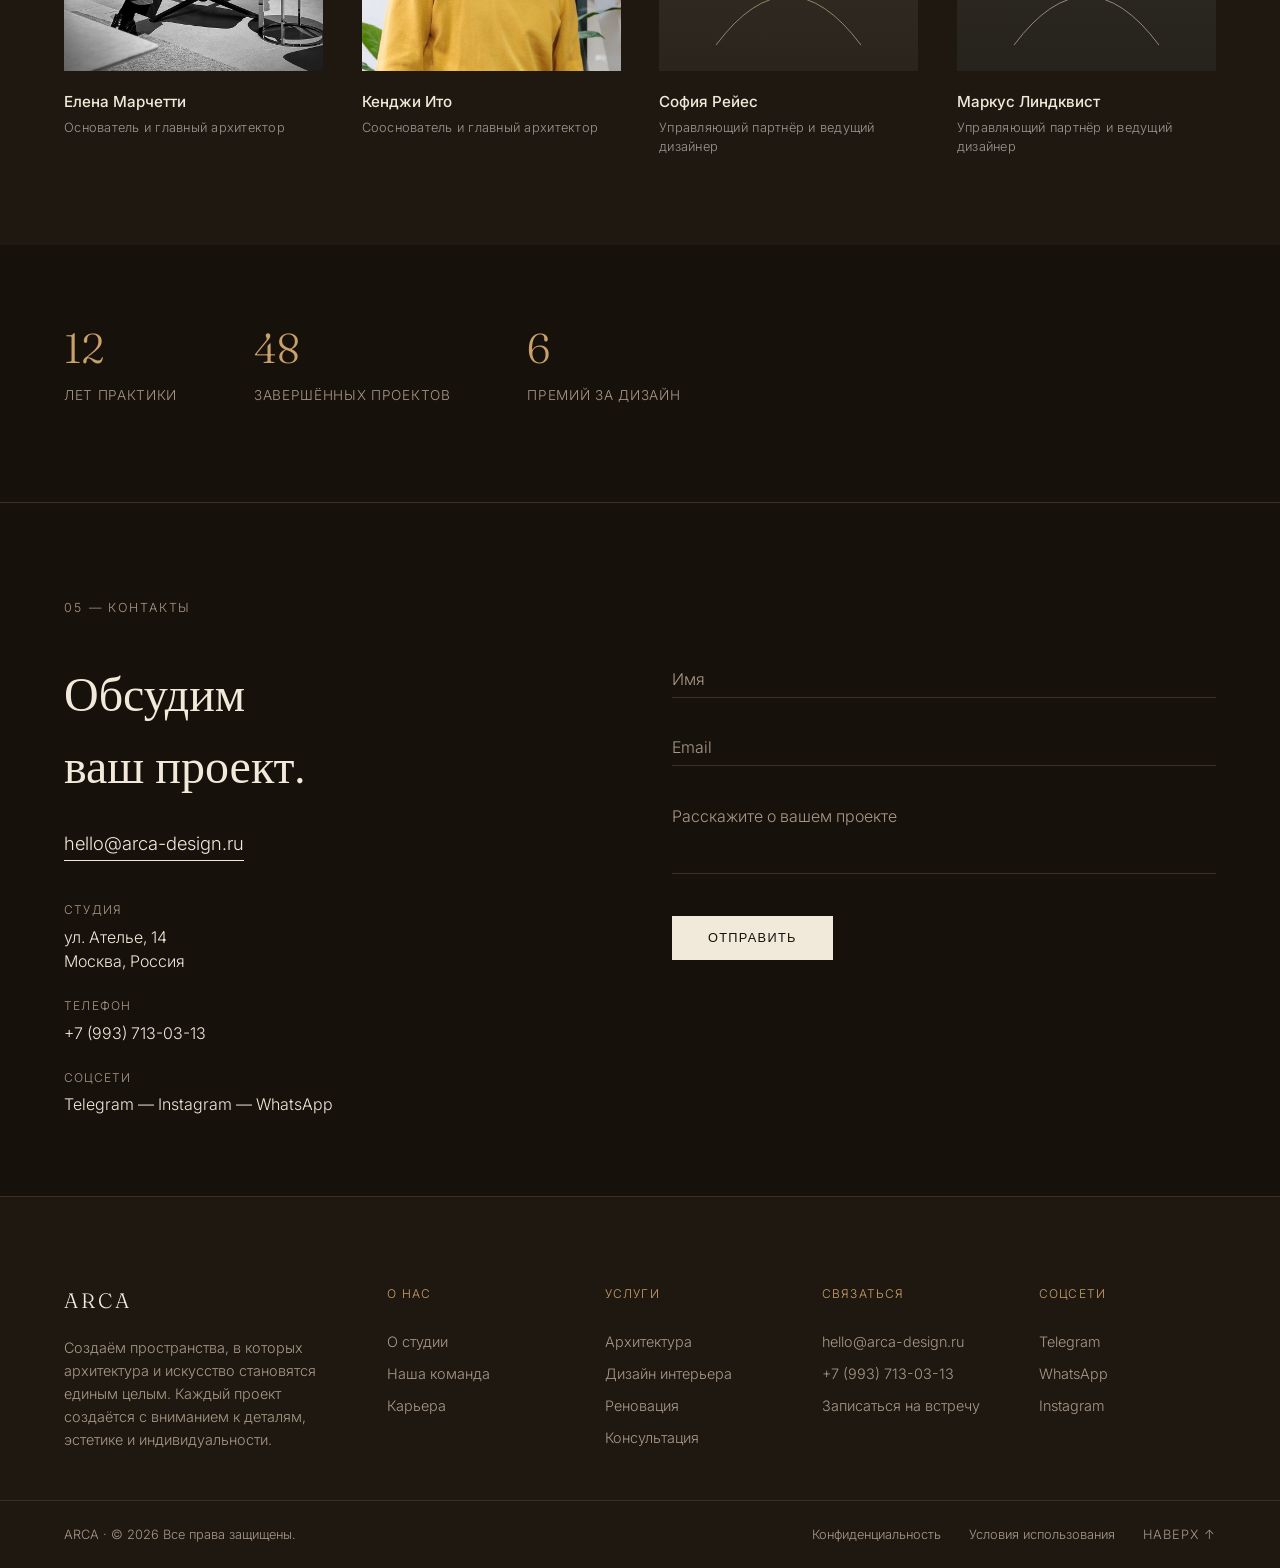
==== commit b7b8343e: "." ====
--- a/index.html
+++ b/index.html
@@ -65,7 +65,7 @@
 
       <a class="project-slide reveal" href="project-courtyard.html">
         <div class="project-slide-media">
-          <img src="assets/img/courtyard.svg" alt="Дом с внутренним двориком">
+          <img src="assets/img/gallery/Living%20room%20(6).jpg" alt="Дом с внутренним двориком">
         </div>
         <div class="project-slide-info">
           <span class="project-slide-num">I</span>
@@ -93,7 +93,7 @@
 
       <a class="project-slide reveal" href="project-pinewood.html">
         <div class="project-slide-media">
-          <img src="assets/img/cabin.svg" alt="Деревянный дом в лесу">
+          <img src="assets/img/gallery/Living%20room%20(2).jpg" alt="Деревянный дом в лесу">
         </div>
         <div class="project-slide-info">
           <span class="project-slide-num">III</span>
@@ -107,7 +107,7 @@
 
       <a class="project-slide reveal" href="project-meridian.html">
         <div class="project-slide-media">
-          <img src="assets/img/pavilion.svg" alt="Фасад современного музея">
+          <img src="assets/img/gallery/Living%20room%20(3).jpg" alt="Фасад современного музея">
         </div>
         <div class="project-slide-info">
           <span class="project-slide-num">IV</span>
@@ -121,7 +121,7 @@
 
       <a class="project-slide reveal" href="project-solace.html">
         <div class="project-slide-media">
-          <img src="assets/img/hotel.svg" alt="Лобби бутик-отеля">
+          <img src="assets/img/gallery/Living%20room%20(4).jpg" alt="Лобби бутик-отеля">
         </div>
         <div class="project-slide-info">
           <span class="project-slide-num">V</span>
@@ -135,7 +135,7 @@
 
       <a class="project-slide reveal" href="project-casa.html">
         <div class="project-slide-media">
-          <img src="assets/img/casa.svg" alt="Белая вилла с бассейном">
+          <img src="assets/img/gallery/Living%20room%20(5).jpg" alt="Белая вилла с бассейном">
         </div>
         <div class="project-slide-info">
           <span class="project-slide-num">VI</span>
--- a/style.css
+++ b/style.css
@@ -97,9 +97,18 @@
   padding: 1.75rem clamp(1.5rem, 5vw, 4rem);
   z-index: 100;
   color: #fff;
-  transition: padding 0.4s ease;
-}
-.site-header.scrolled { padding: 1.1rem clamp(1.5rem, 5vw, 4rem); }
+  background: linear-gradient(to bottom, rgba(10, 7, 4, 0.55), rgba(10, 7, 4, 0));
+  backdrop-filter: blur(10px);
+  -webkit-backdrop-filter: blur(10px);
+  transition: padding 0.4s ease, background 0.4s ease, backdrop-filter 0.4s ease;
+}
+.site-header.scrolled {
+  padding: 1.1rem clamp(1.5rem, 5vw, 4rem);
+  background: rgba(10, 7, 4, 0.65);
+  backdrop-filter: blur(14px);
+  -webkit-backdrop-filter: blur(14px);
+  border-bottom: 1px solid rgba(255, 255, 255, 0.08);
+}
 
 .logo {
   font-family: var(--serif);
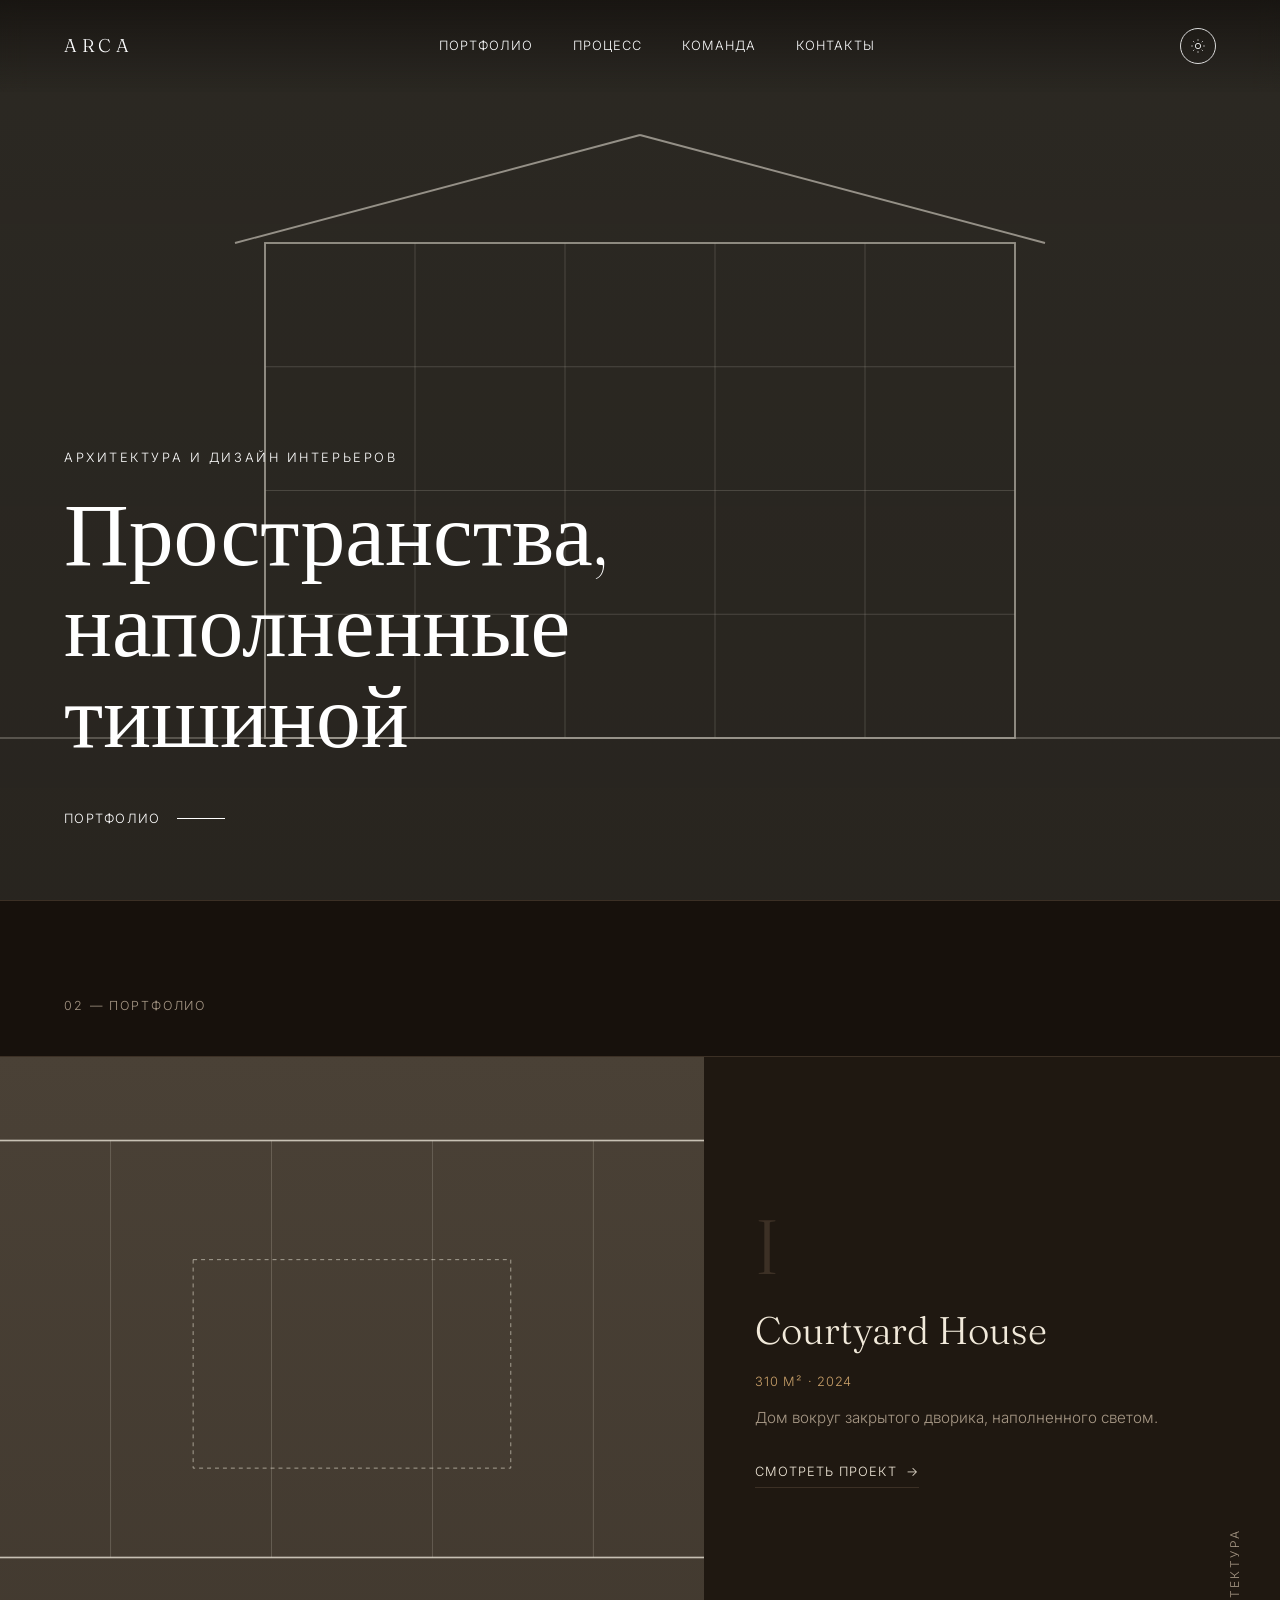
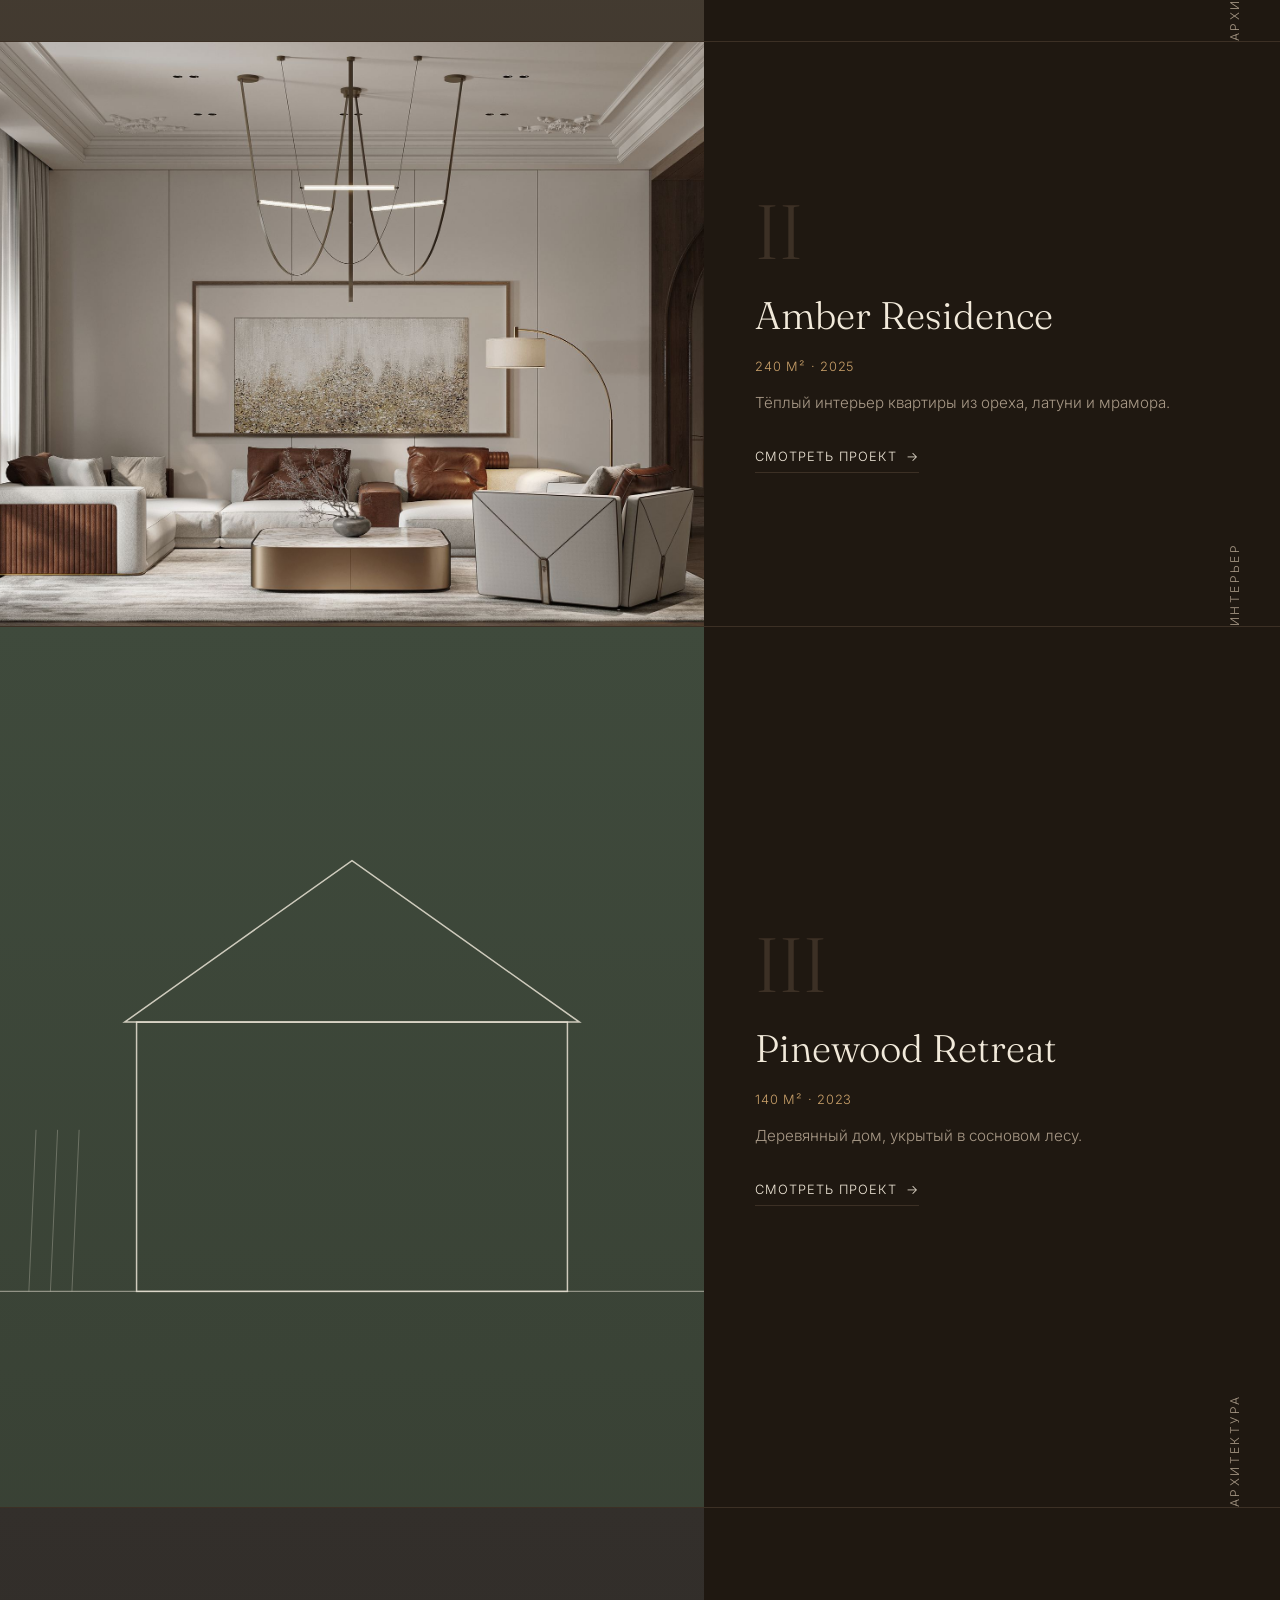
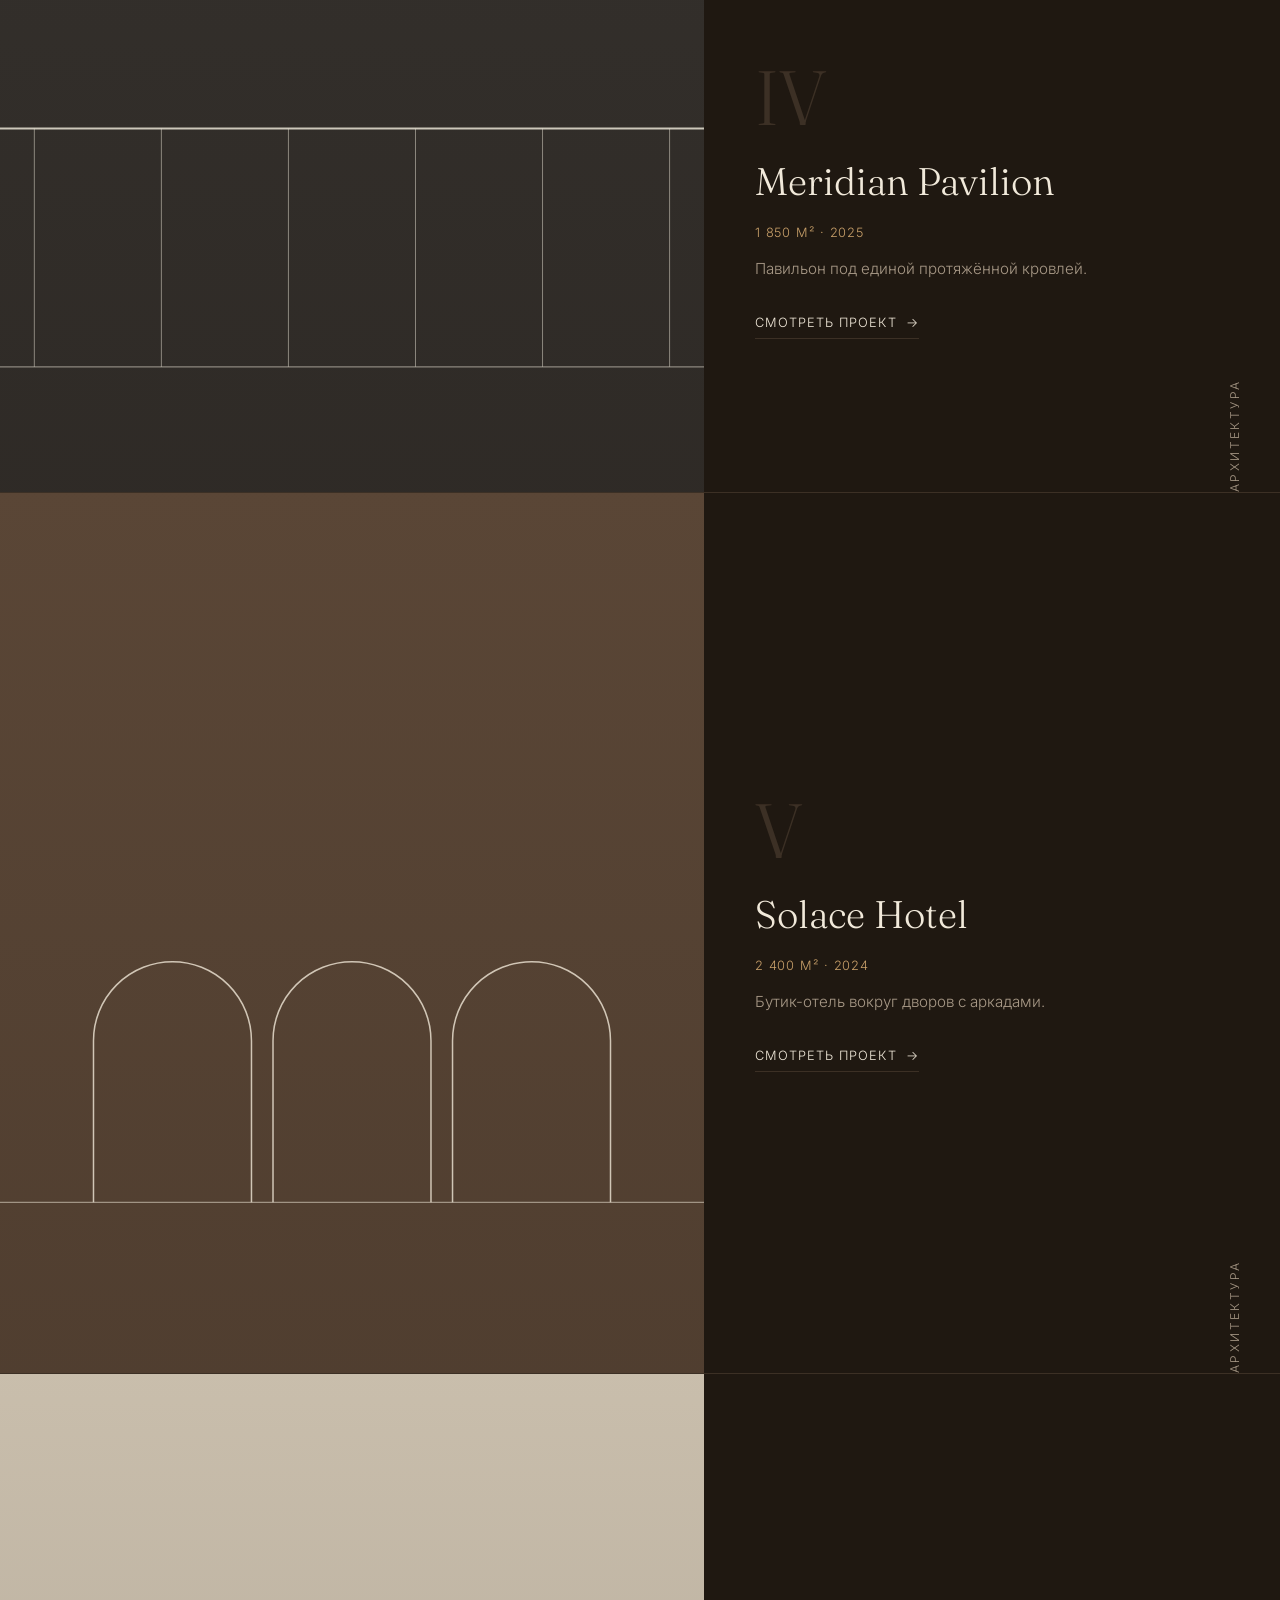
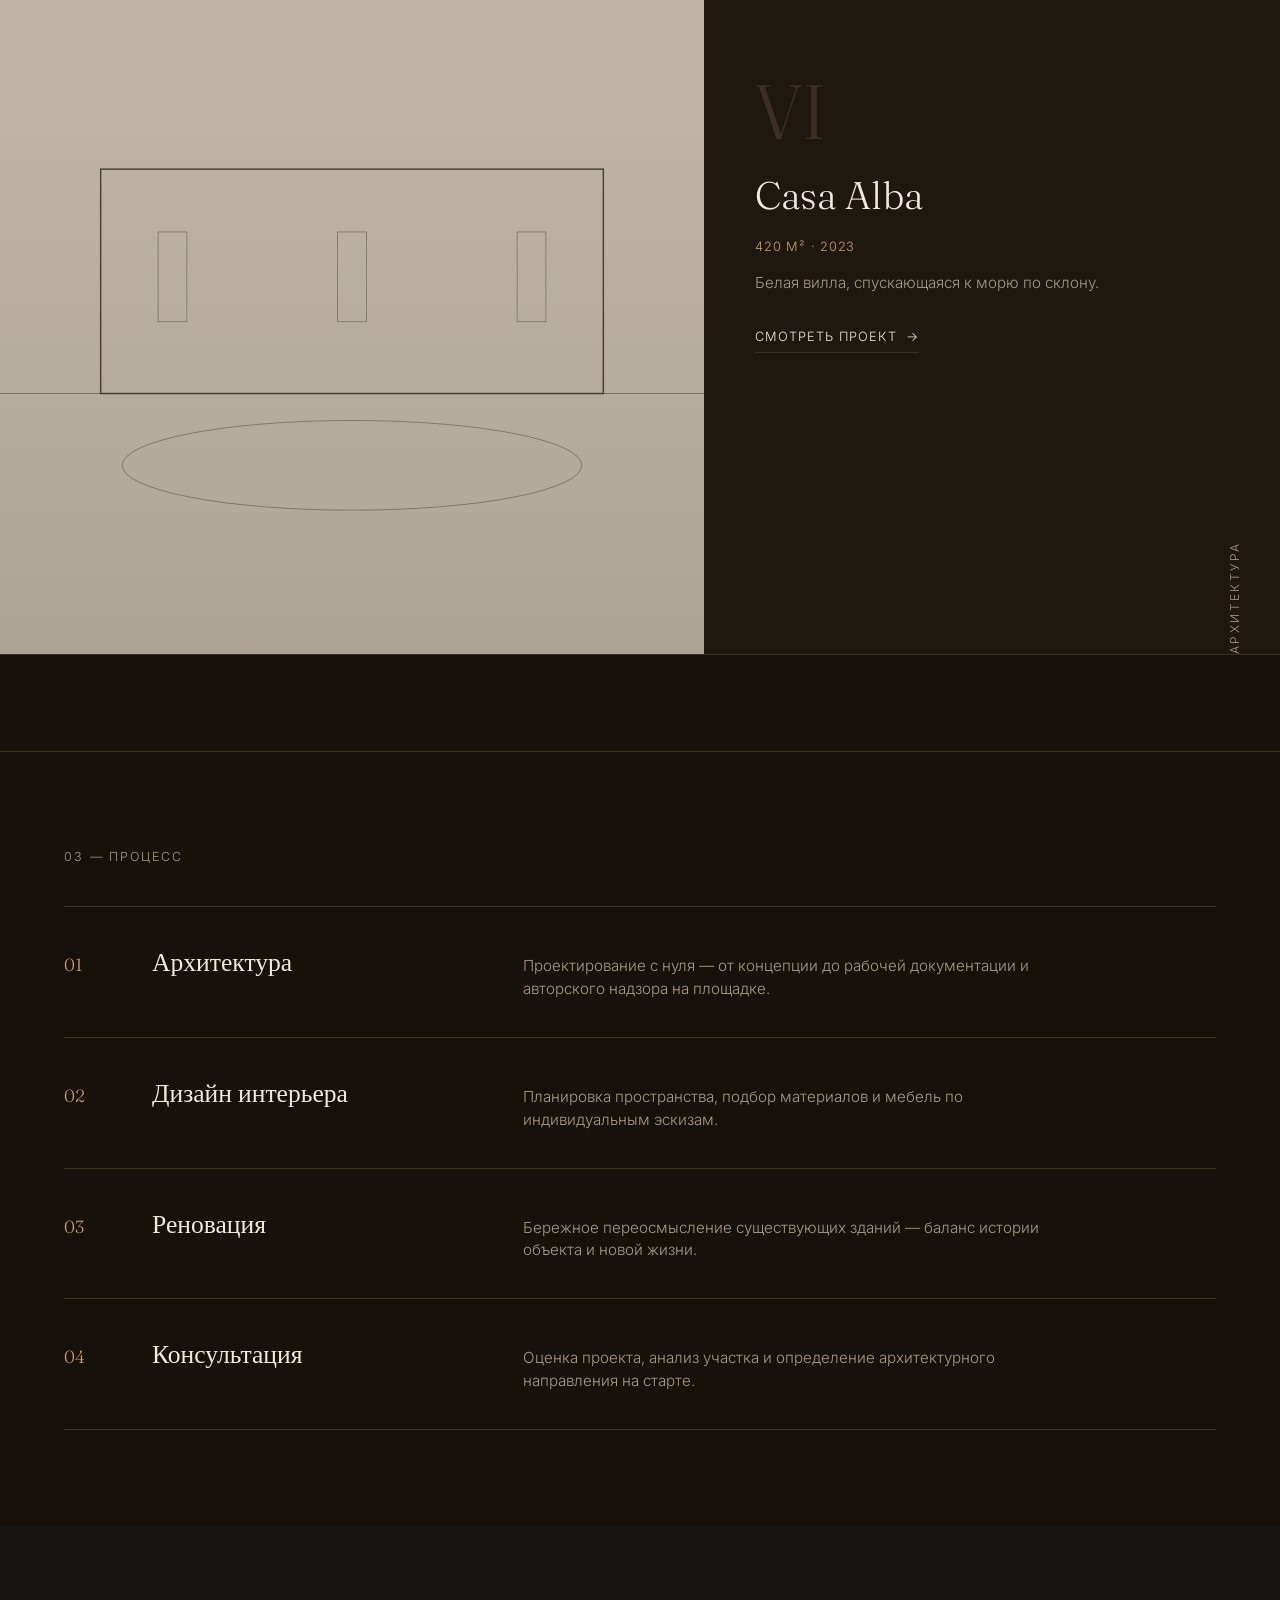
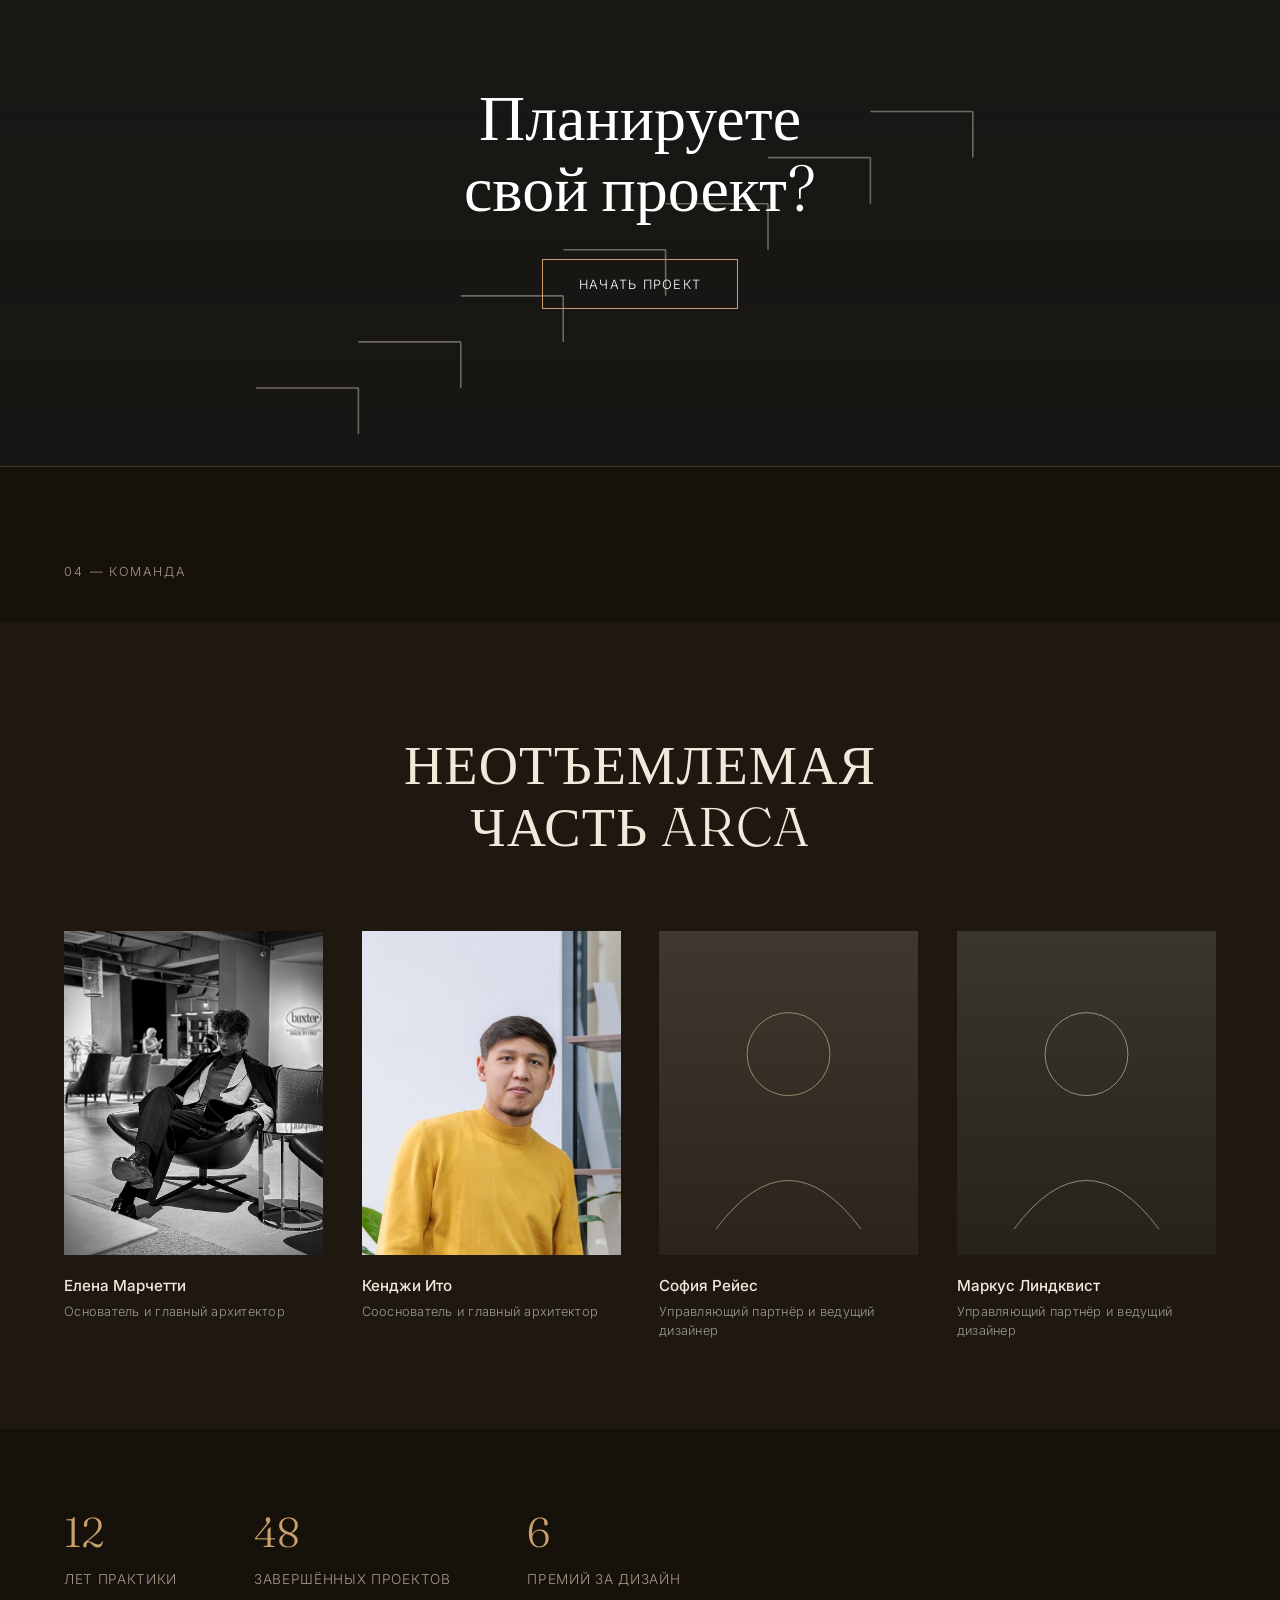
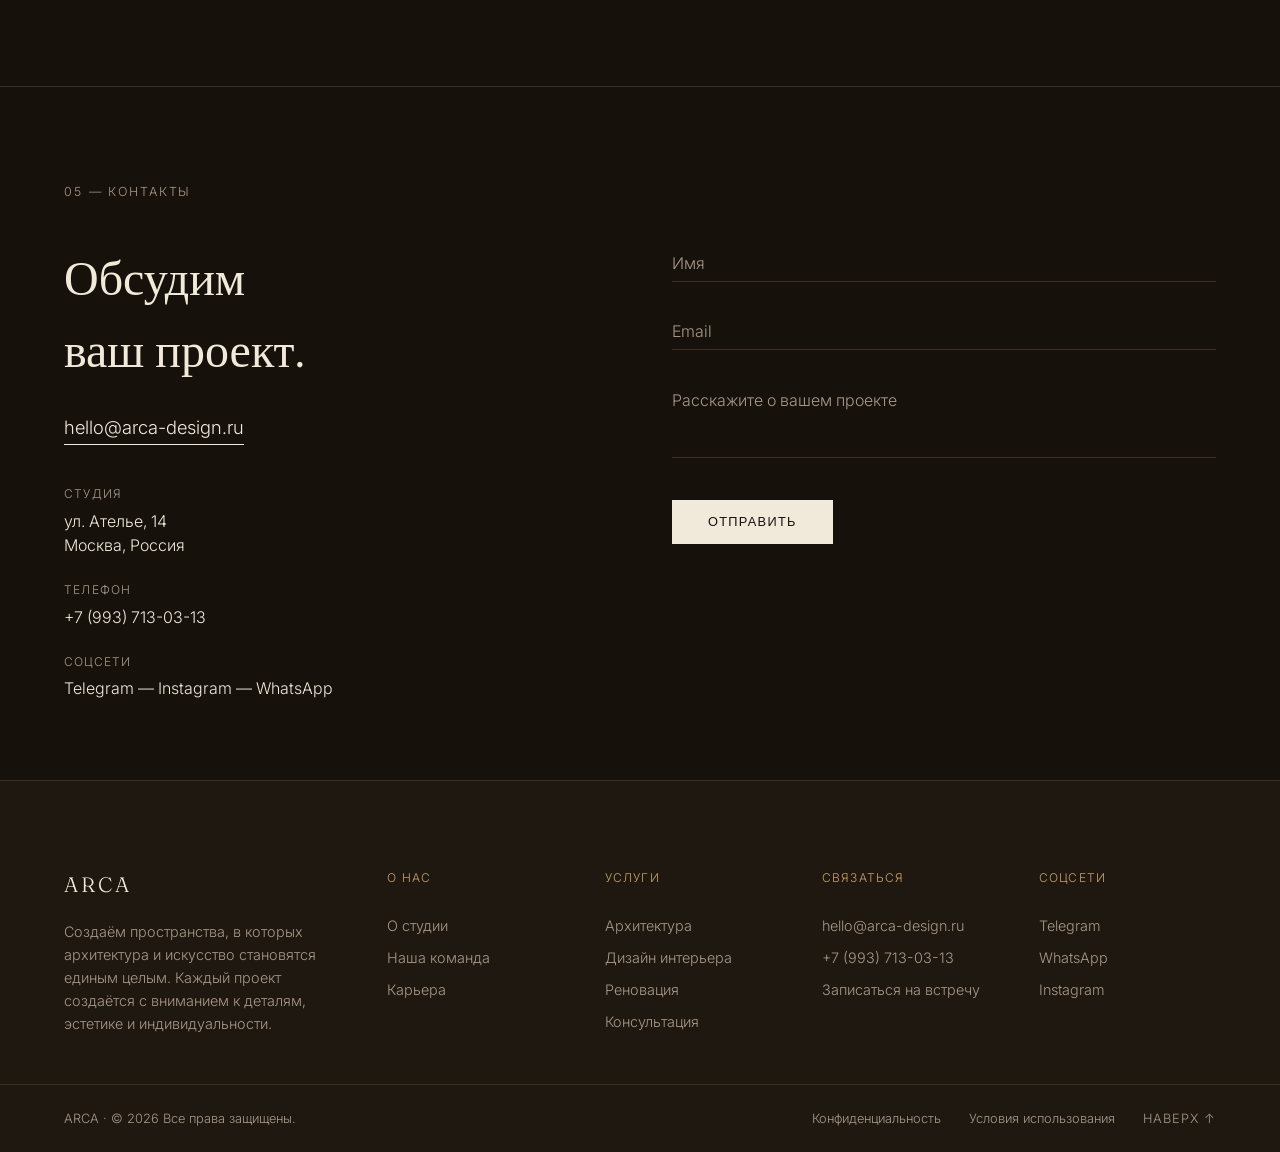
==== commit 2b4c851b: "Remove custom ring cursor, restore default cursor Removed the mouse-following ring effect (markup, C" ====
--- a/index.html
+++ b/index.html
@@ -12,7 +12,6 @@
 <link rel="stylesheet" href="style.css">
 </head>
 <body>
-<div class="cursor-ring" id="cursorRing"></div>
 
 <div class="loader" id="loader"><span>ARCA</span></div>
 
@@ -65,7 +64,7 @@
 
       <a class="project-slide reveal" href="project-courtyard.html">
         <div class="project-slide-media">
-          <img src="assets/img/gallery/Living%20room%20(6).jpg" alt="Дом с внутренним двориком">
+          <img src="assets/img/courtyard.svg" alt="Дом с внутренним двориком">
         </div>
         <div class="project-slide-info">
           <span class="project-slide-num">I</span>
@@ -93,7 +92,7 @@
 
       <a class="project-slide reveal" href="project-pinewood.html">
         <div class="project-slide-media">
-          <img src="assets/img/gallery/Living%20room%20(2).jpg" alt="Деревянный дом в лесу">
+          <img src="assets/img/cabin.svg" alt="Деревянный дом в лесу">
         </div>
         <div class="project-slide-info">
           <span class="project-slide-num">III</span>
@@ -107,7 +106,7 @@
 
       <a class="project-slide reveal" href="project-meridian.html">
         <div class="project-slide-media">
-          <img src="assets/img/gallery/Living%20room%20(3).jpg" alt="Фасад современного музея">
+          <img src="assets/img/pavilion.svg" alt="Фасад современного музея">
         </div>
         <div class="project-slide-info">
           <span class="project-slide-num">IV</span>
@@ -121,7 +120,7 @@
 
       <a class="project-slide reveal" href="project-solace.html">
         <div class="project-slide-media">
-          <img src="assets/img/gallery/Living%20room%20(4).jpg" alt="Лобби бутик-отеля">
+          <img src="assets/img/hotel.svg" alt="Лобби бутик-отеля">
         </div>
         <div class="project-slide-info">
           <span class="project-slide-num">V</span>
@@ -135,7 +134,7 @@
 
       <a class="project-slide reveal" href="project-casa.html">
         <div class="project-slide-media">
-          <img src="assets/img/gallery/Living%20room%20(5).jpg" alt="Белая вилла с бассейном">
+          <img src="assets/img/casa.svg" alt="Белая вилла с бассейном">
         </div>
         <div class="project-slide-info">
           <span class="project-slide-num">VI</span>
--- a/style.css
+++ b/style.css
@@ -37,36 +37,6 @@
 img { display: block; max-width: 100%; }
 a { color: inherit; text-decoration: none; }
 ul { list-style: none; }
-
-/* Custom cursor */
-.has-custom-cursor, .has-custom-cursor a, .has-custom-cursor button { cursor: none; }
-.cursor-ring {
-  position: fixed;
-  top: 0; left: 0;
-  width: 32px; height: 32px;
-  margin: -16px 0 0 -16px;
-  border: 1px solid var(--accent);
-  border-radius: 50%;
-  pointer-events: none;
-  z-index: 9999;
-  opacity: 0;
-  transition: opacity 0.3s ease, width 0.25s ease, height 0.25s ease, margin 0.25s ease, background 0.25s ease;
-}
-.cursor-ring::after {
-  content: "";
-  position: absolute;
-  top: 50%; left: 50%;
-  width: 4px; height: 4px;
-  margin: -2px 0 0 -2px;
-  background: var(--accent);
-  border-radius: 50%;
-}
-.cursor-ring.is-visible { opacity: 1; }
-.cursor-ring.is-active {
-  width: 52px; height: 52px;
-  margin: -26px 0 0 -26px;
-  background: rgba(201, 160, 106, 0.1);
-}
 
 /* Loader */
 .loader {
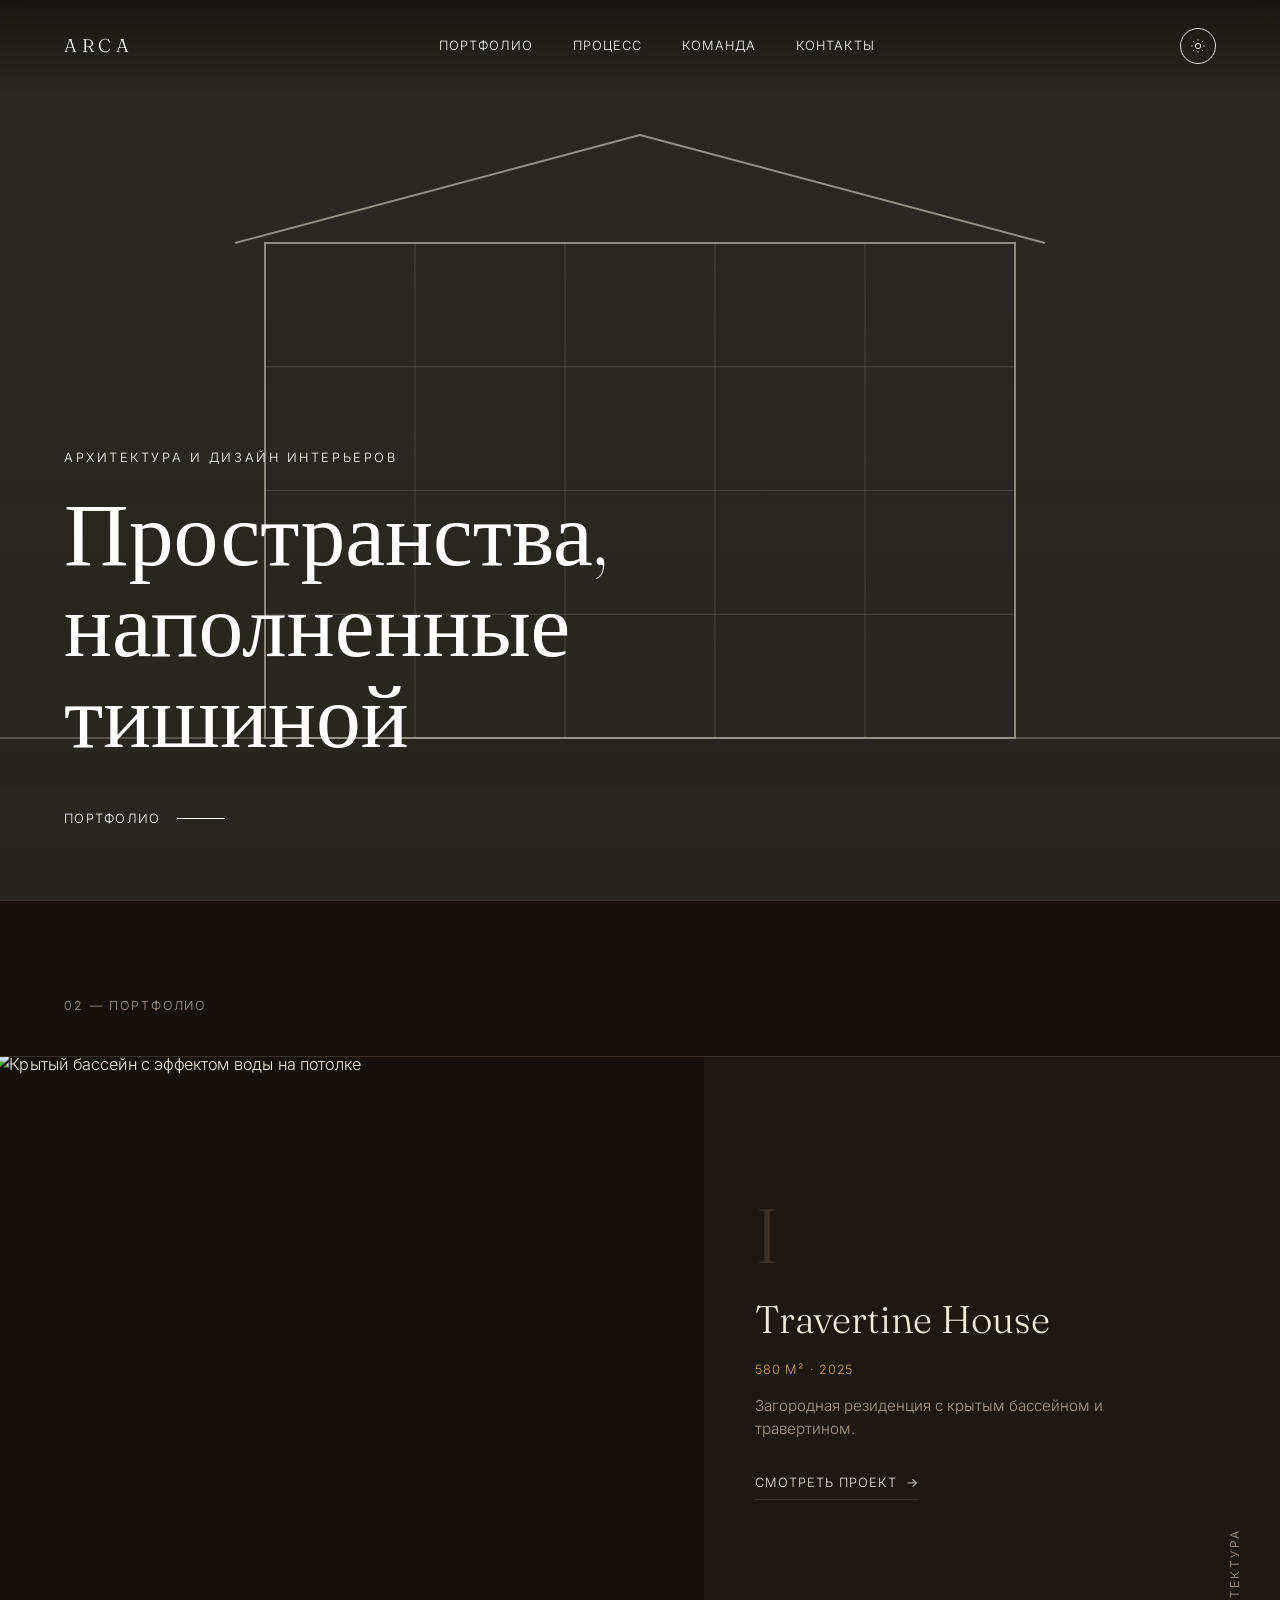
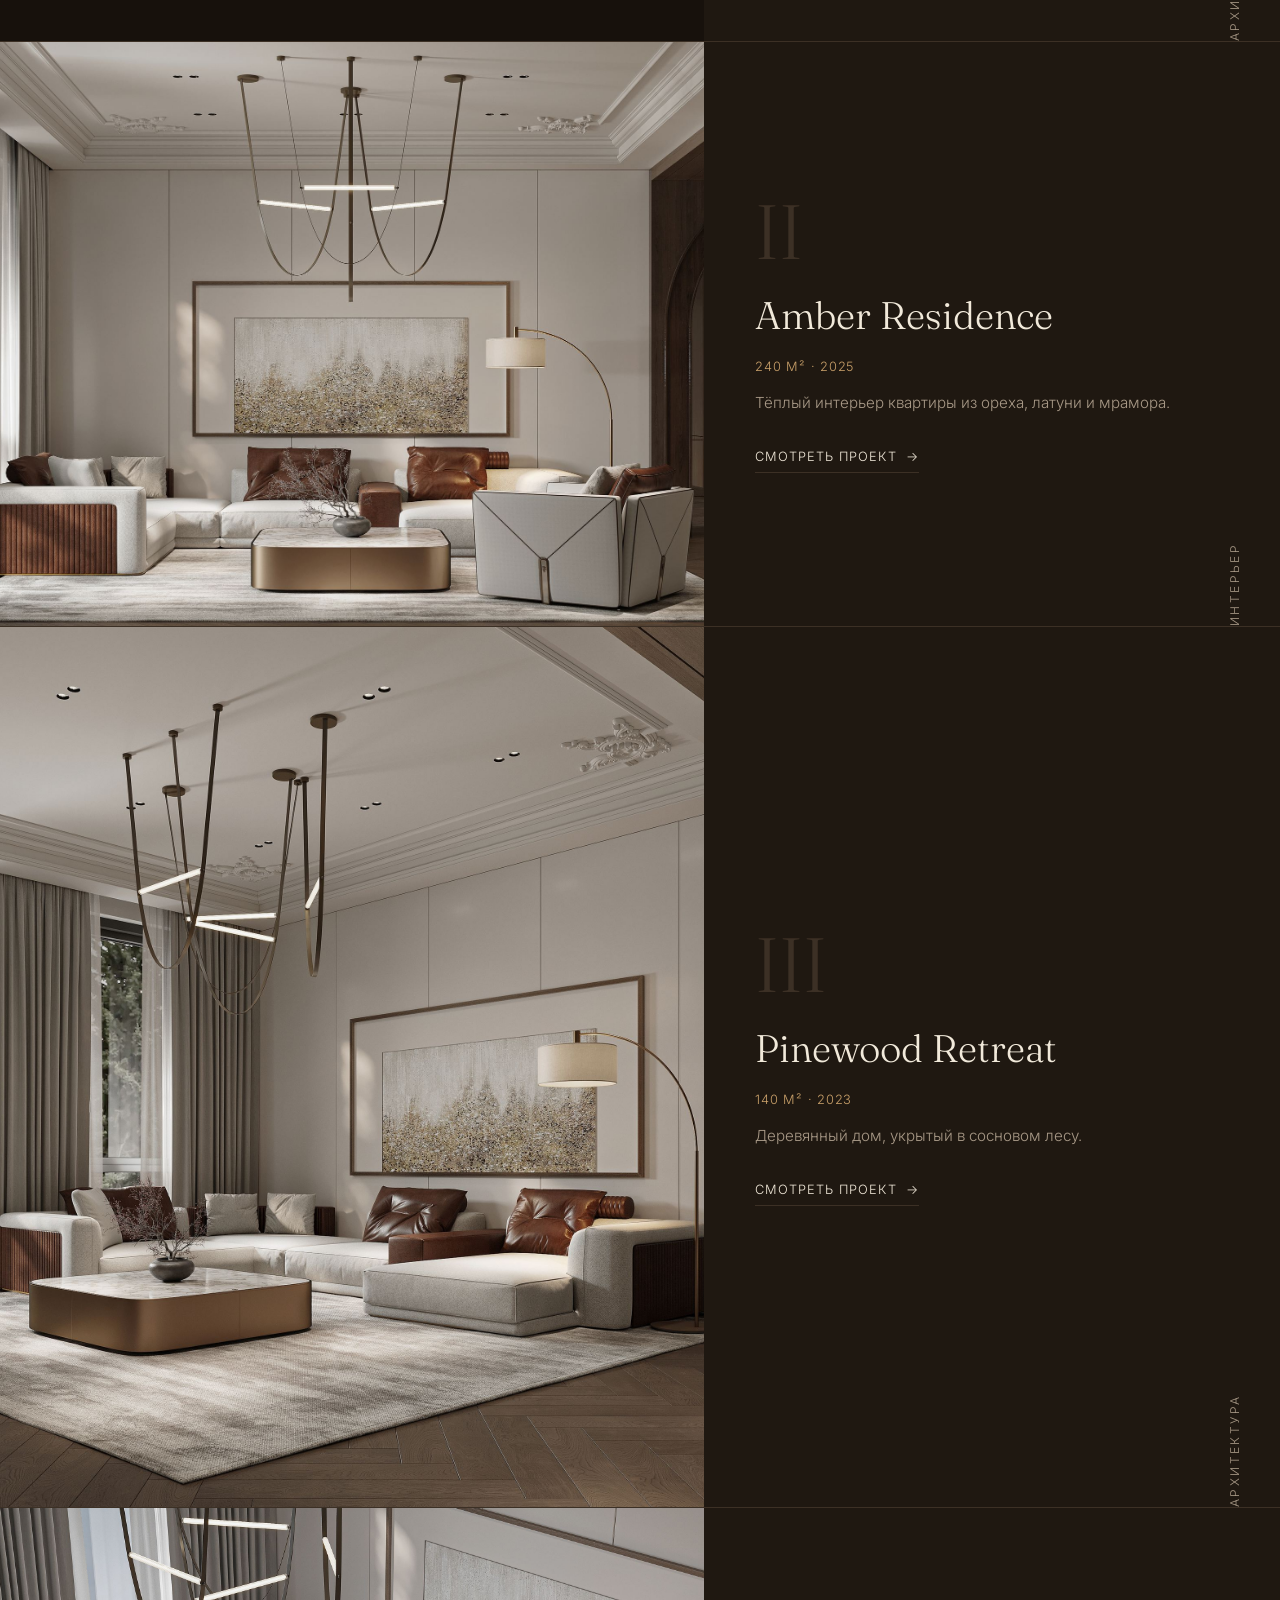
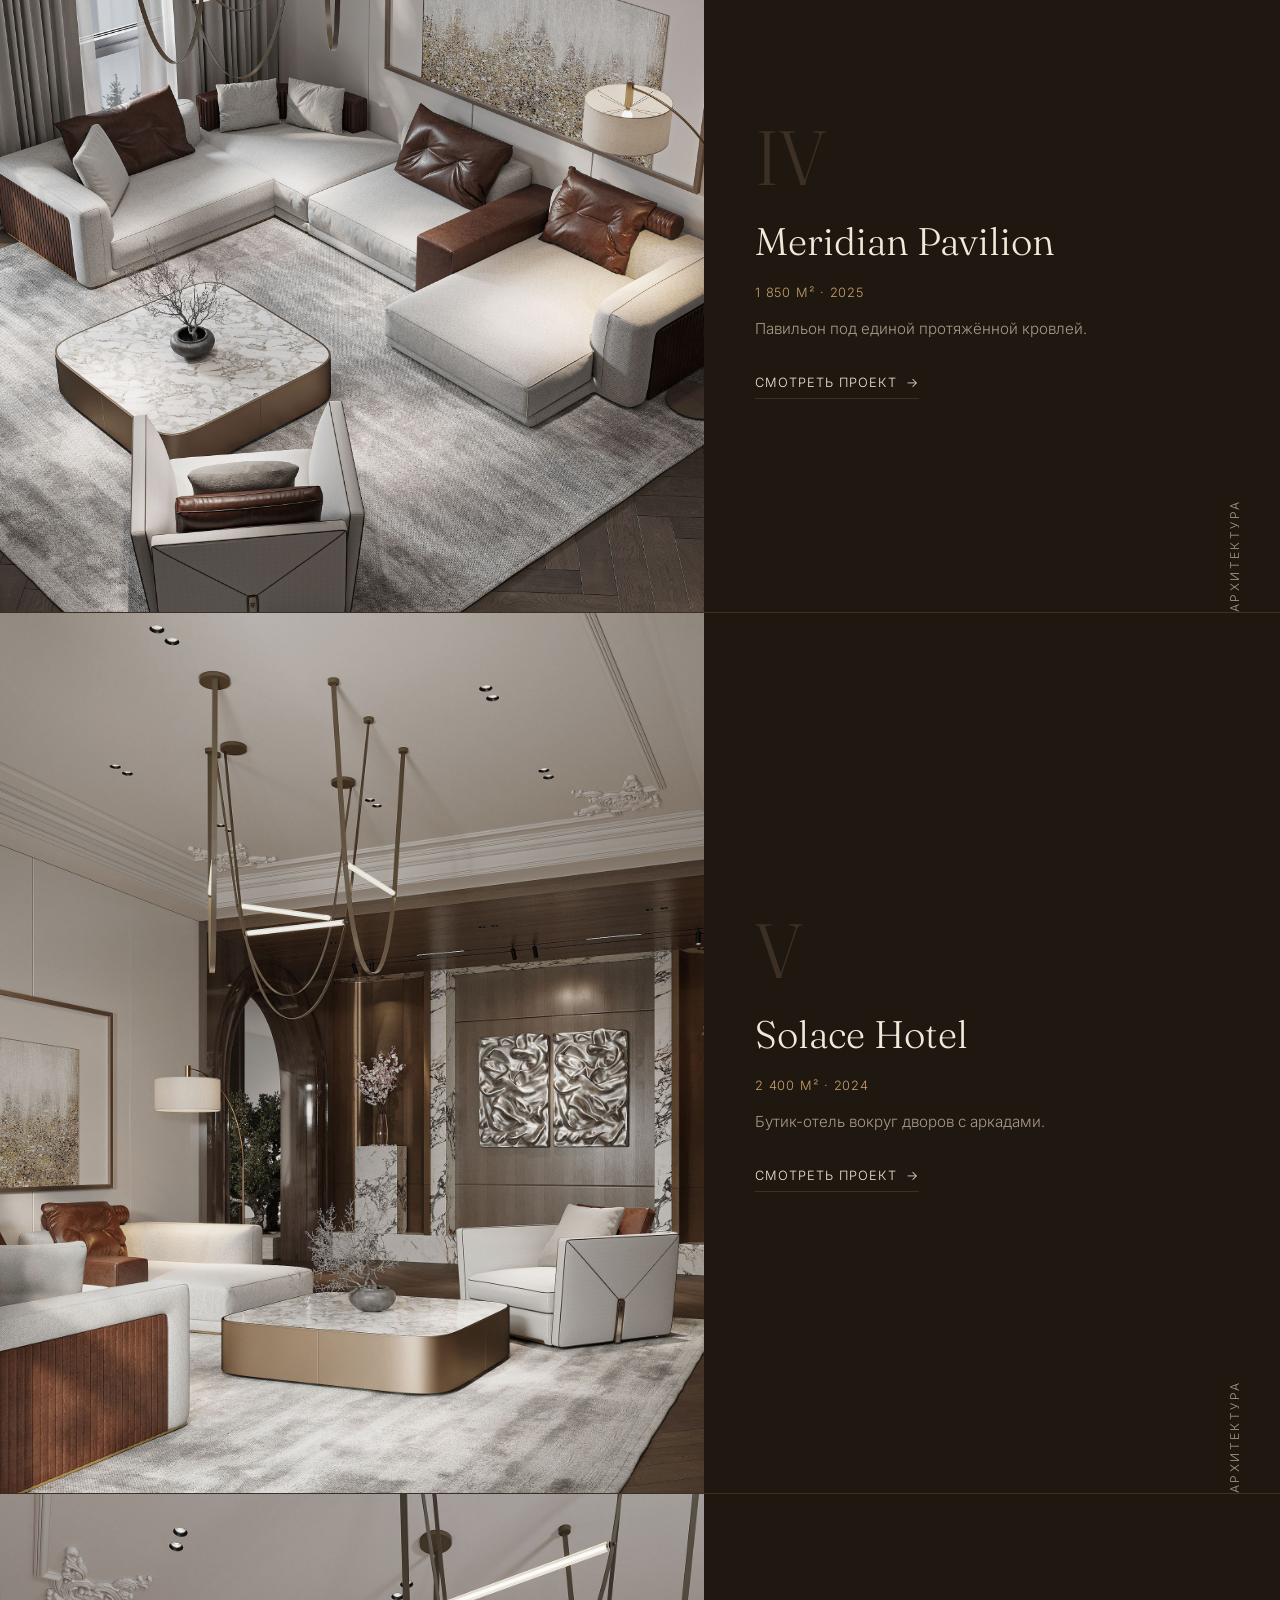
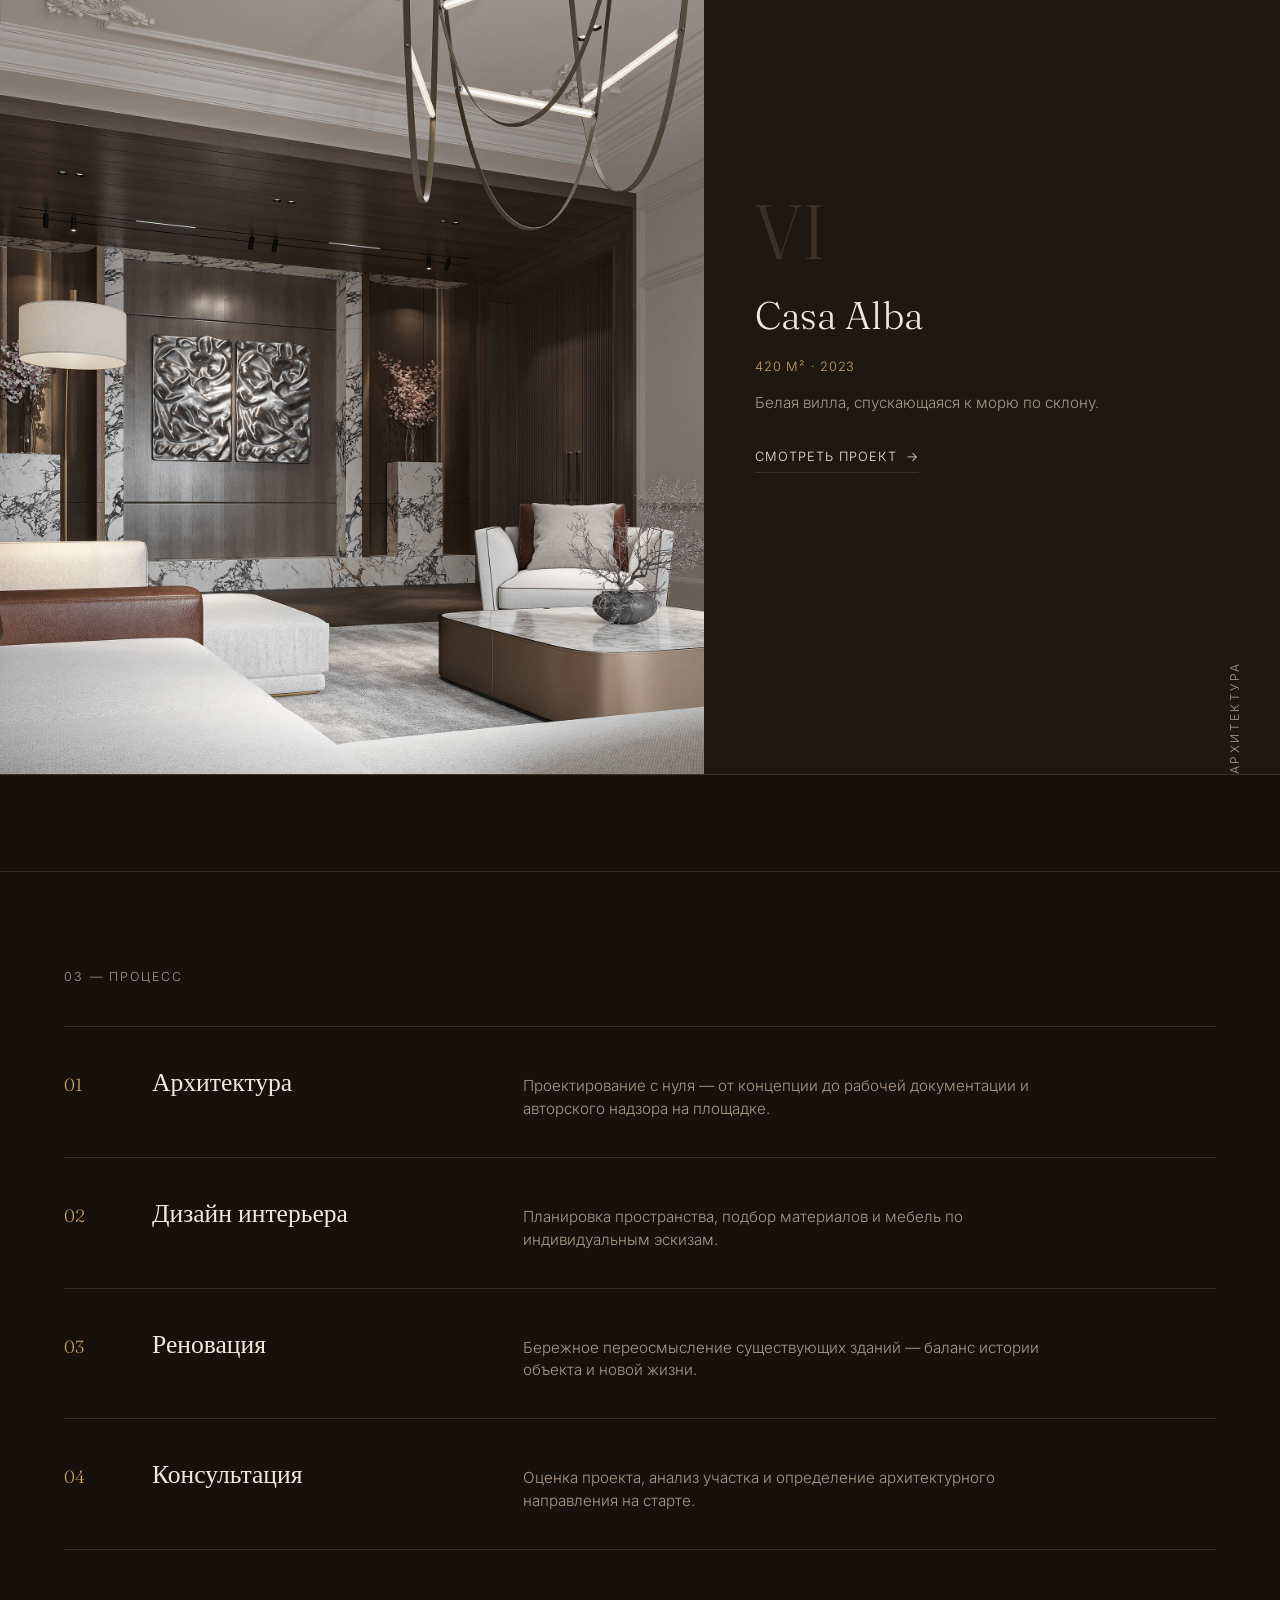
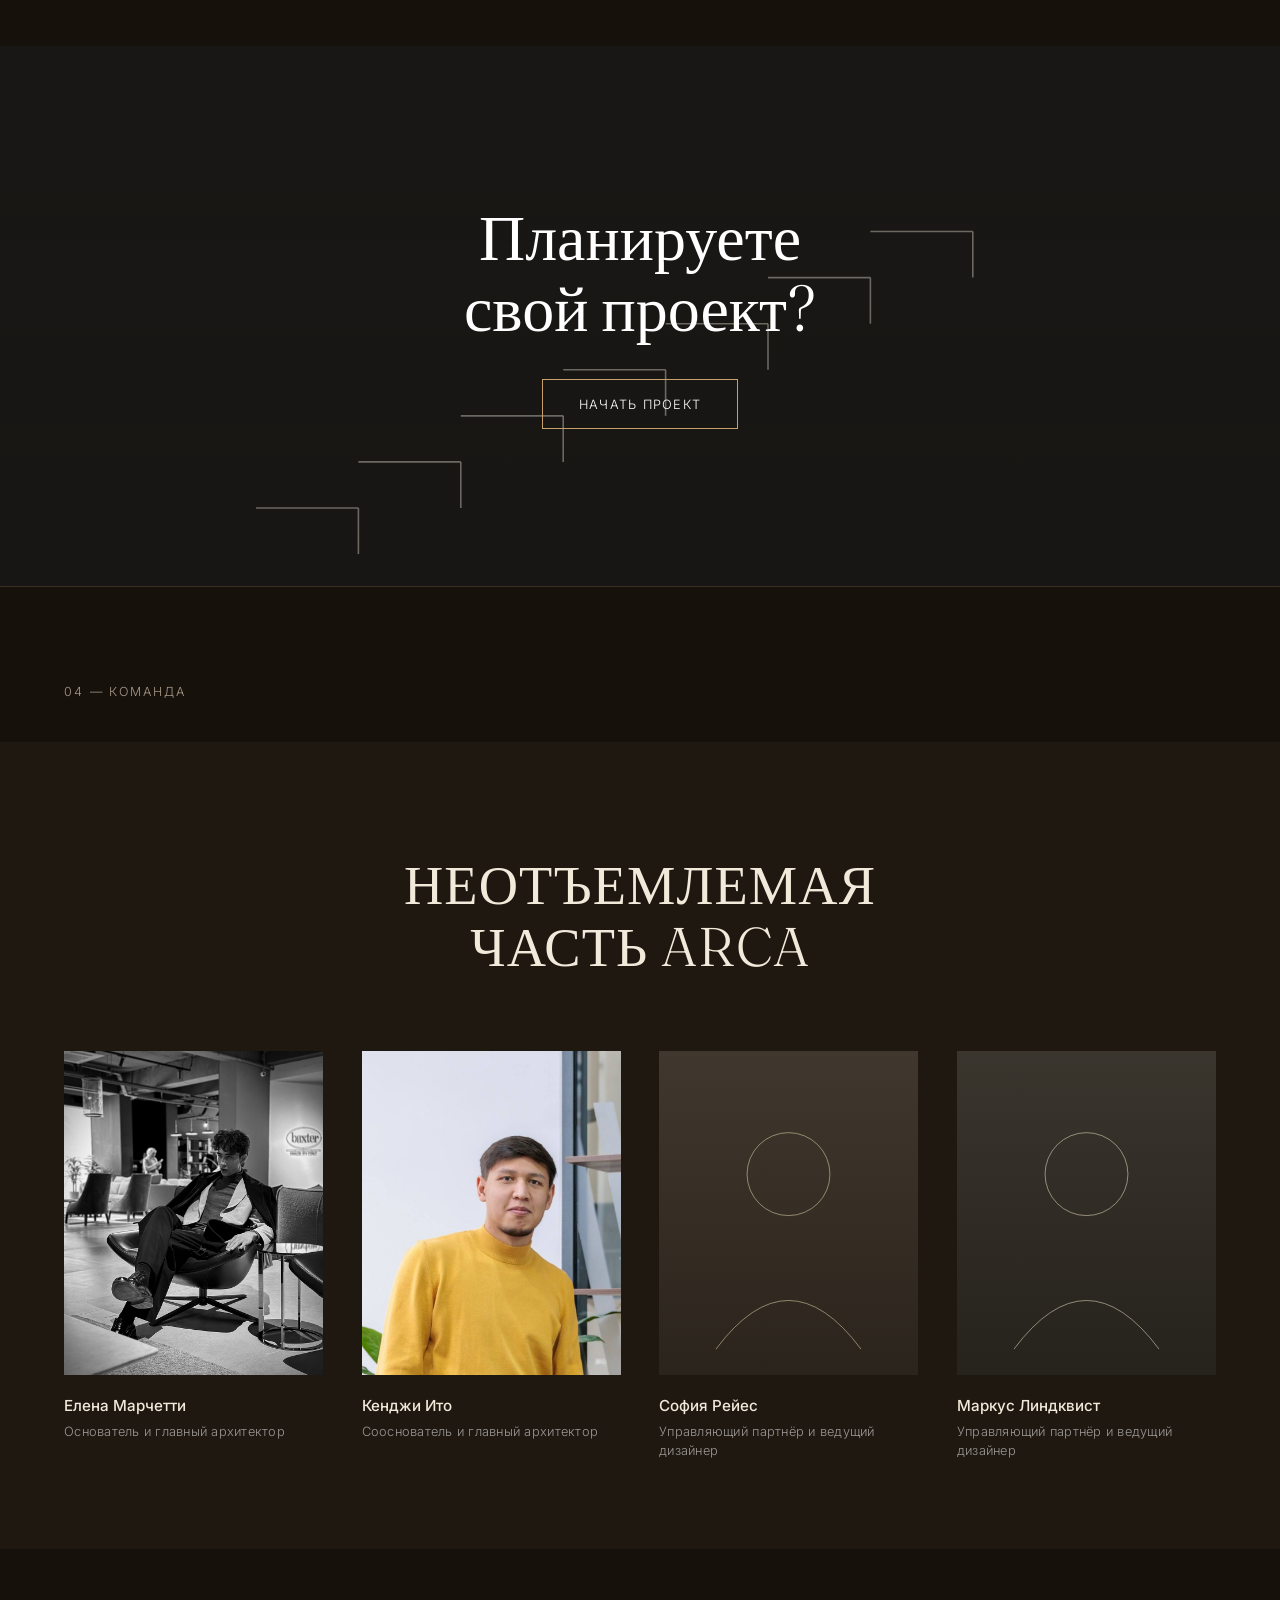
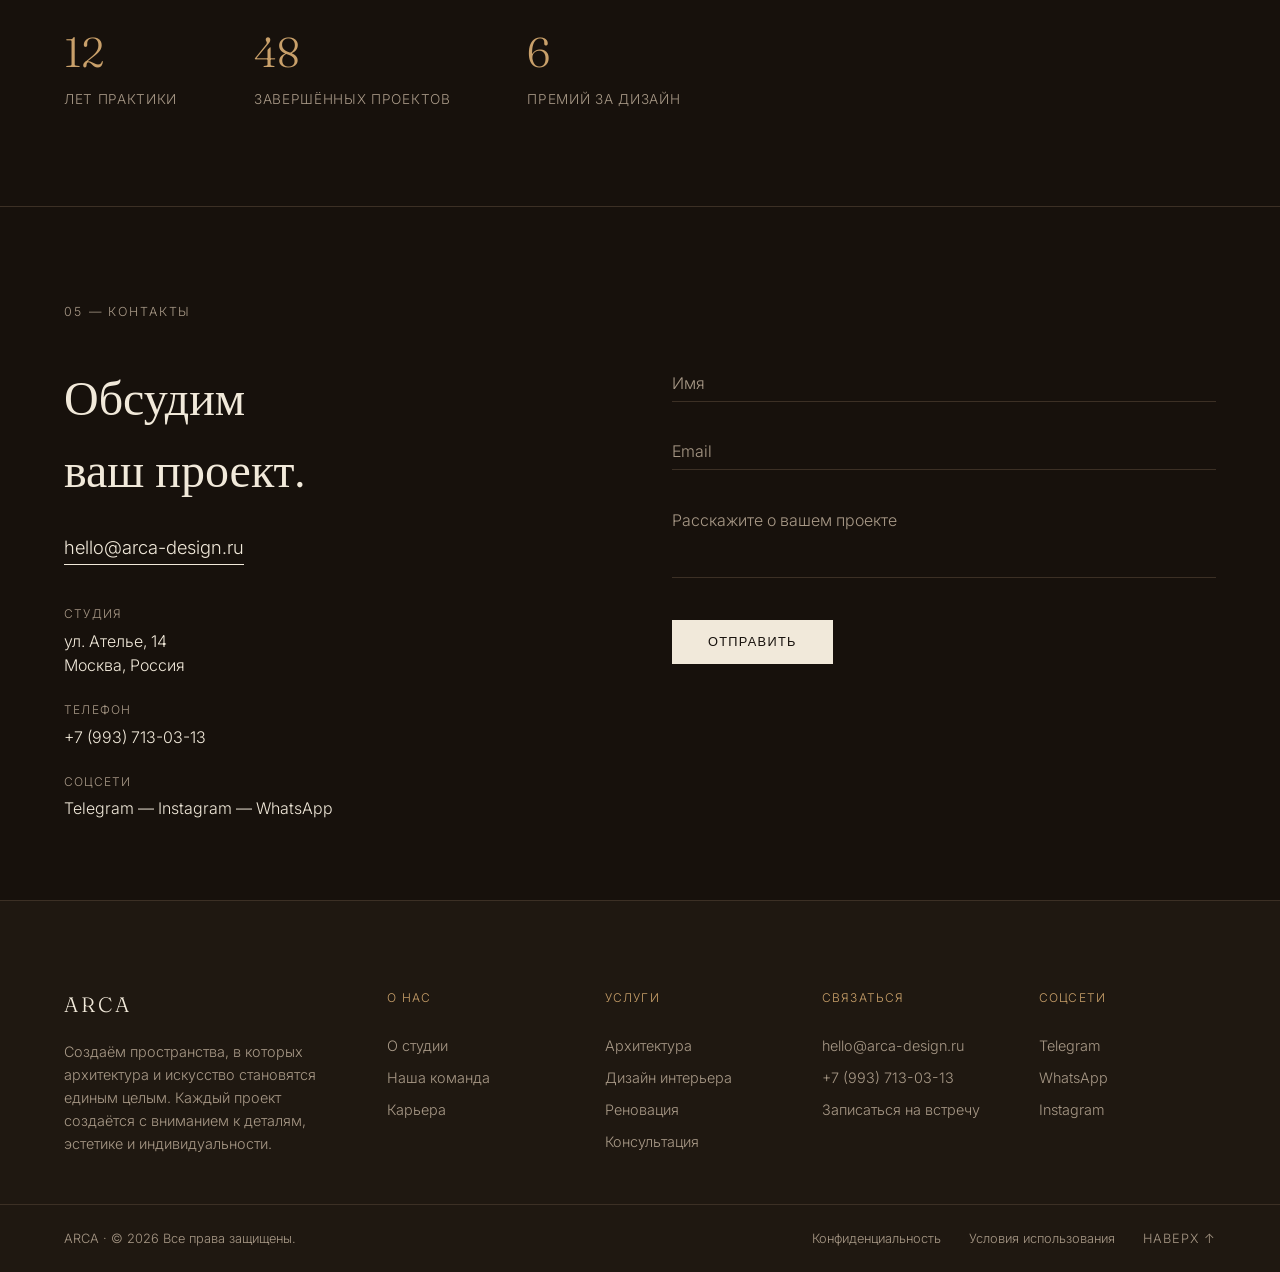
==== commit bb7e31e4: "Replace Courtyard House placeholder with real Travertine House project New project page for the real" ====
--- a/index.html
+++ b/index.html
@@ -64,14 +64,14 @@
 
       <a class="project-slide reveal" href="project-courtyard.html">
         <div class="project-slide-media">
-          <img src="assets/img/courtyard.svg" alt="Дом с внутренним двориком">
+          <img src="assets/img/gallery/courtyard/courtyard-pool-01.jpg" alt="Крытый бассейн с эффектом воды на потолке">
         </div>
         <div class="project-slide-info">
           <span class="project-slide-num">I</span>
           <span class="project-slide-tag">Архитектура</span>
-          <h3>Courtyard House</h3>
-          <p class="project-slide-meta">310 м² · 2024</p>
-          <p class="project-slide-desc">Дом вокруг закрытого дворика, наполненного светом.</p>
+          <h3>Travertine House</h3>
+          <p class="project-slide-meta">580 м² · 2025</p>
+          <p class="project-slide-desc">Загородная резиденция с крытым бассейном и травертином.</p>
           <span class="project-slide-link">Смотреть проект <span>→</span></span>
         </div>
       </a>
@@ -92,7 +92,7 @@
 
       <a class="project-slide reveal" href="project-pinewood.html">
         <div class="project-slide-media">
-          <img src="assets/img/cabin.svg" alt="Деревянный дом в лесу">
+          <img src="assets/img/gallery/Living%20room%20(2).jpg" alt="Деревянный дом в лесу">
         </div>
         <div class="project-slide-info">
           <span class="project-slide-num">III</span>
@@ -106,7 +106,7 @@
 
       <a class="project-slide reveal" href="project-meridian.html">
         <div class="project-slide-media">
-          <img src="assets/img/pavilion.svg" alt="Фасад современного музея">
+          <img src="assets/img/gallery/Living%20room%20(3).jpg" alt="Фасад современного музея">
         </div>
         <div class="project-slide-info">
           <span class="project-slide-num">IV</span>
@@ -120,7 +120,7 @@
 
       <a class="project-slide reveal" href="project-solace.html">
         <div class="project-slide-media">
-          <img src="assets/img/hotel.svg" alt="Лобби бутик-отеля">
+          <img src="assets/img/gallery/Living%20room%20(4).jpg" alt="Лобби бутик-отеля">
         </div>
         <div class="project-slide-info">
           <span class="project-slide-num">V</span>
@@ -134,7 +134,7 @@
 
       <a class="project-slide reveal" href="project-casa.html">
         <div class="project-slide-media">
-          <img src="assets/img/casa.svg" alt="Белая вилла с бассейном">
+          <img src="assets/img/gallery/Living%20room%20(5).jpg" alt="Белая вилла с бассейном">
         </div>
         <div class="project-slide-info">
           <span class="project-slide-num">VI</span>
